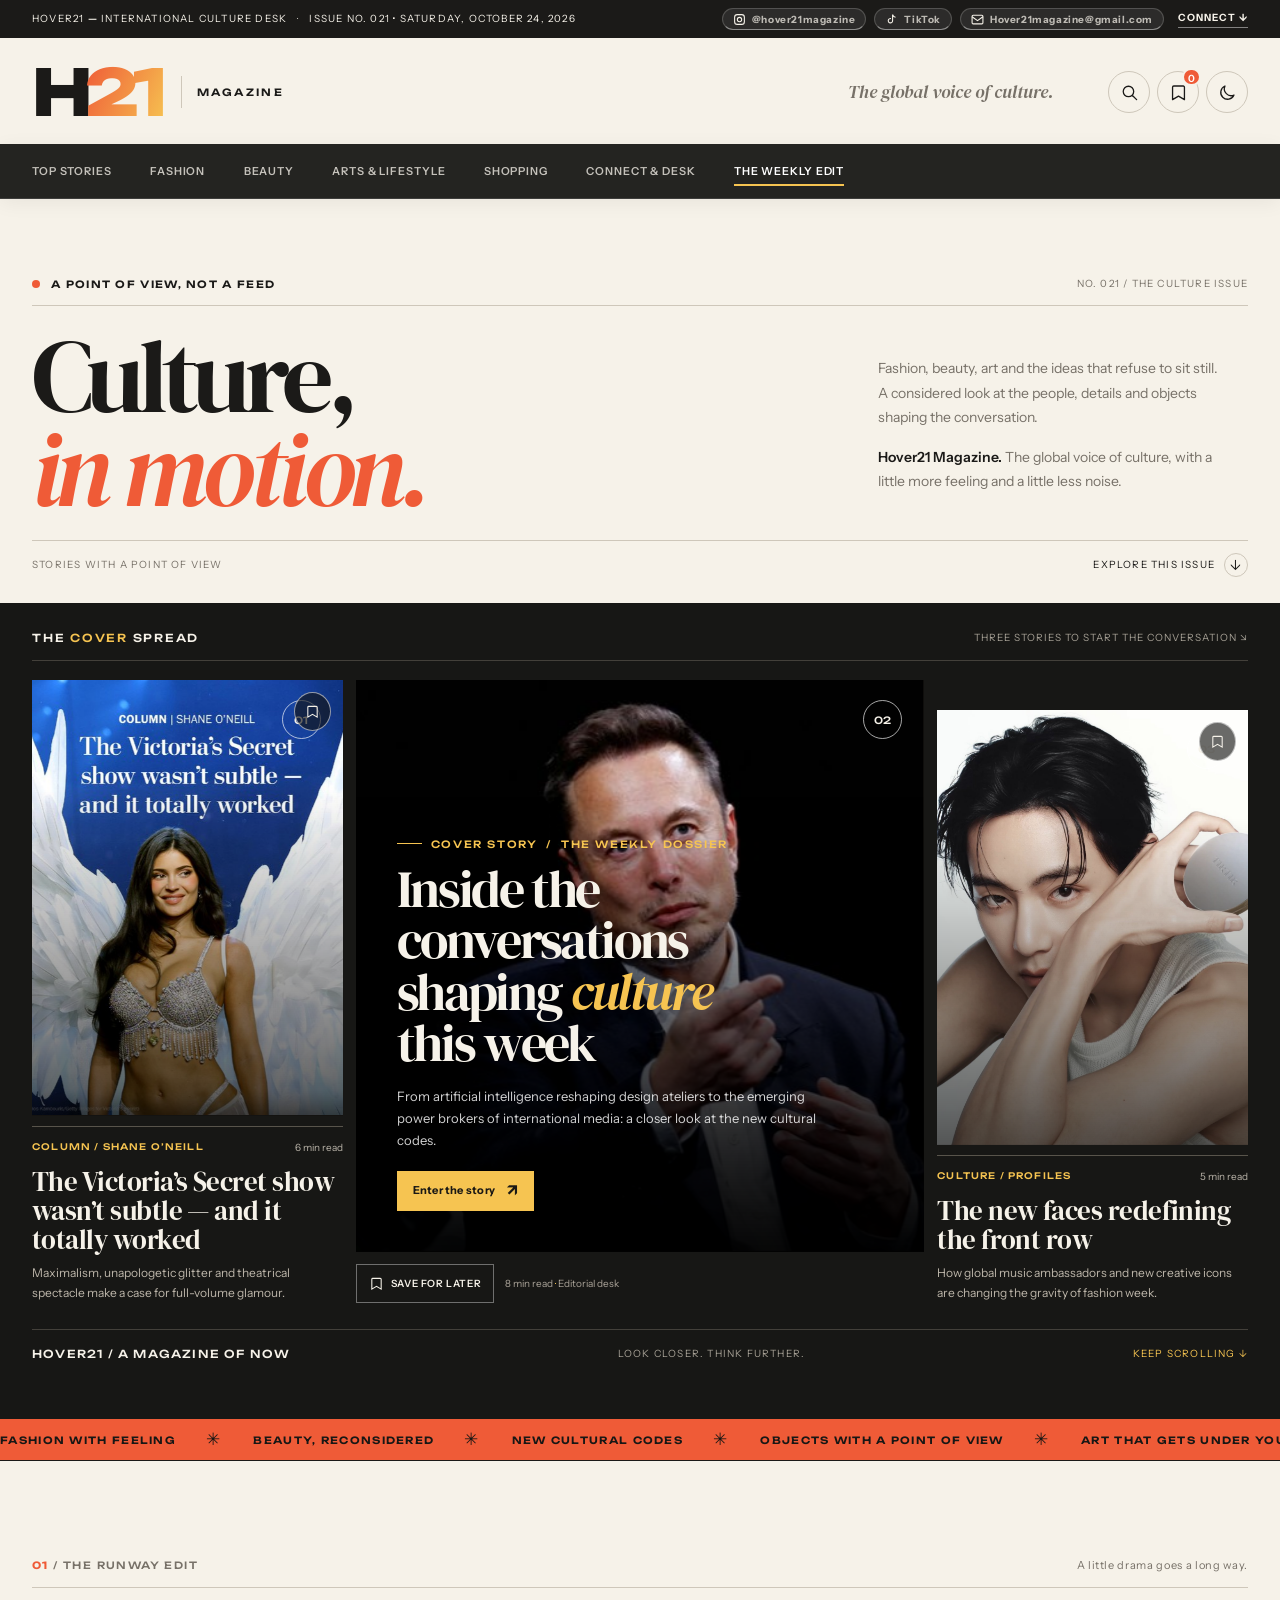
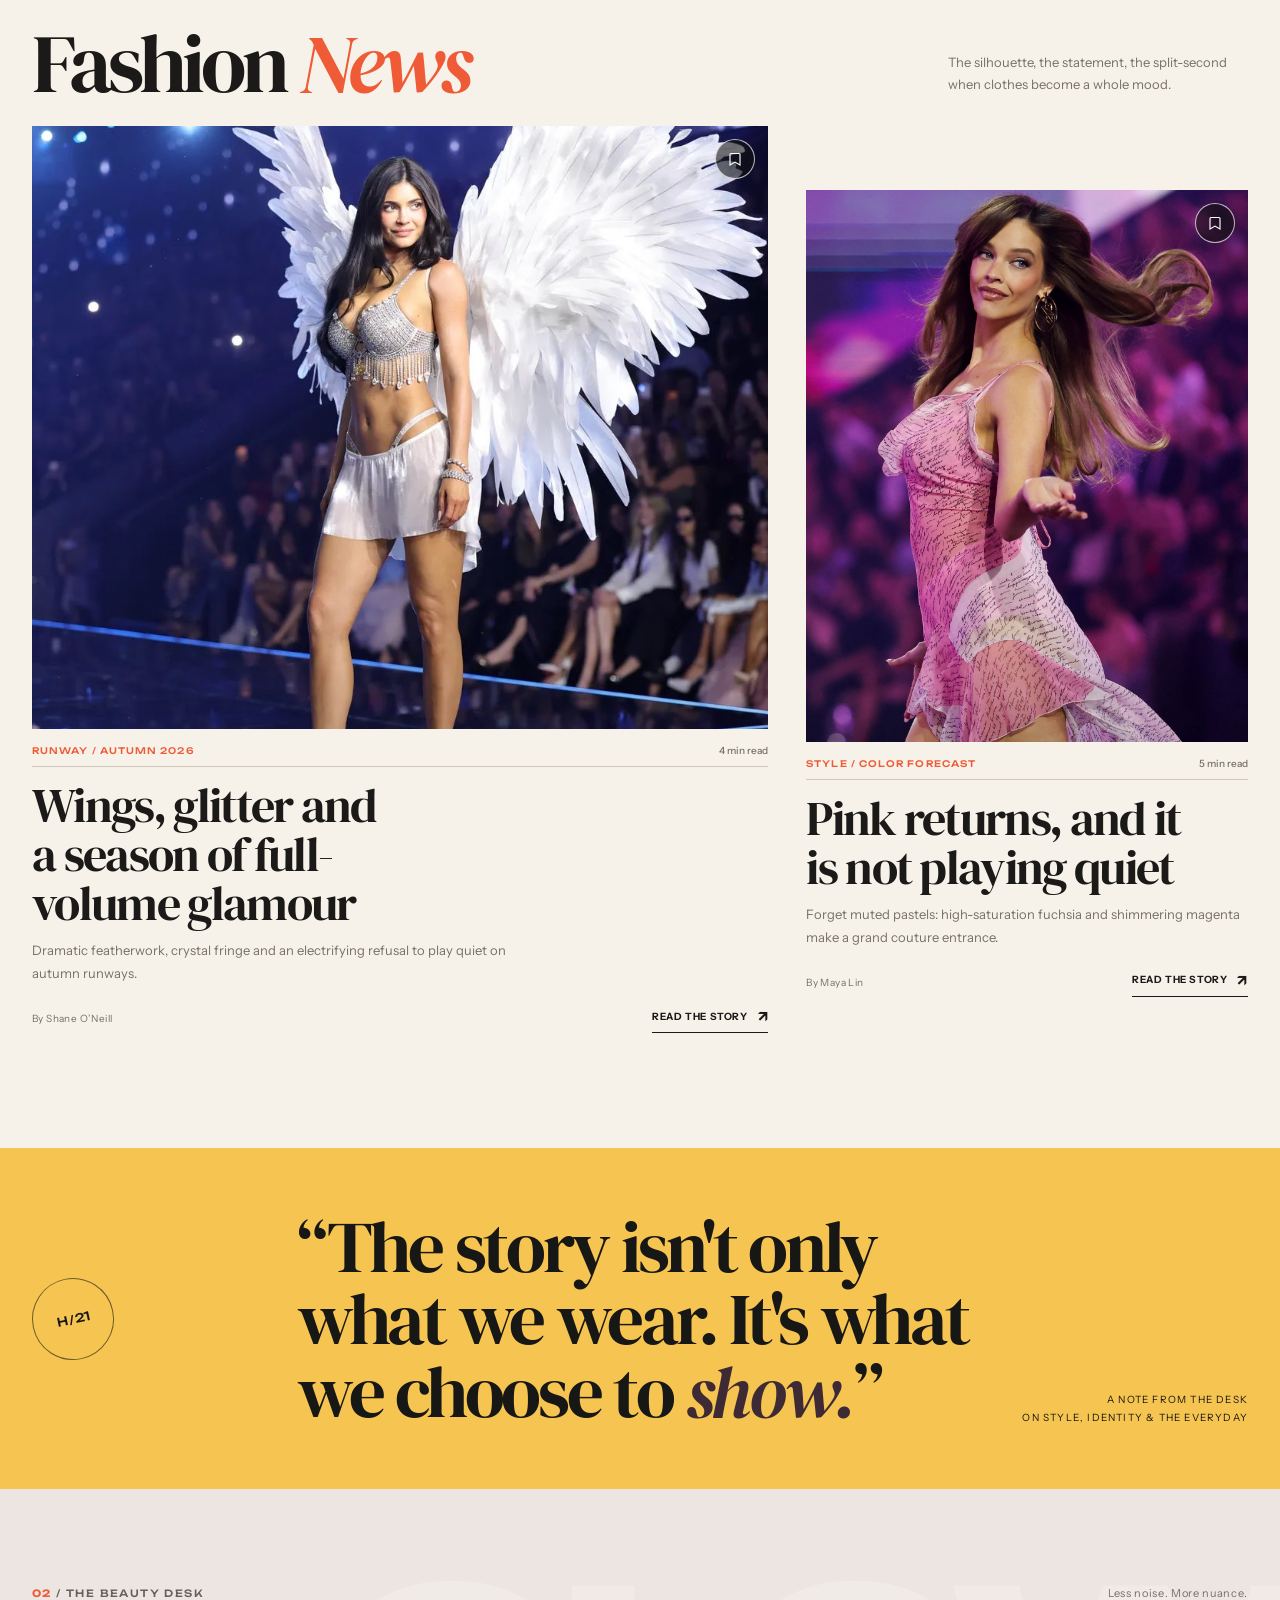
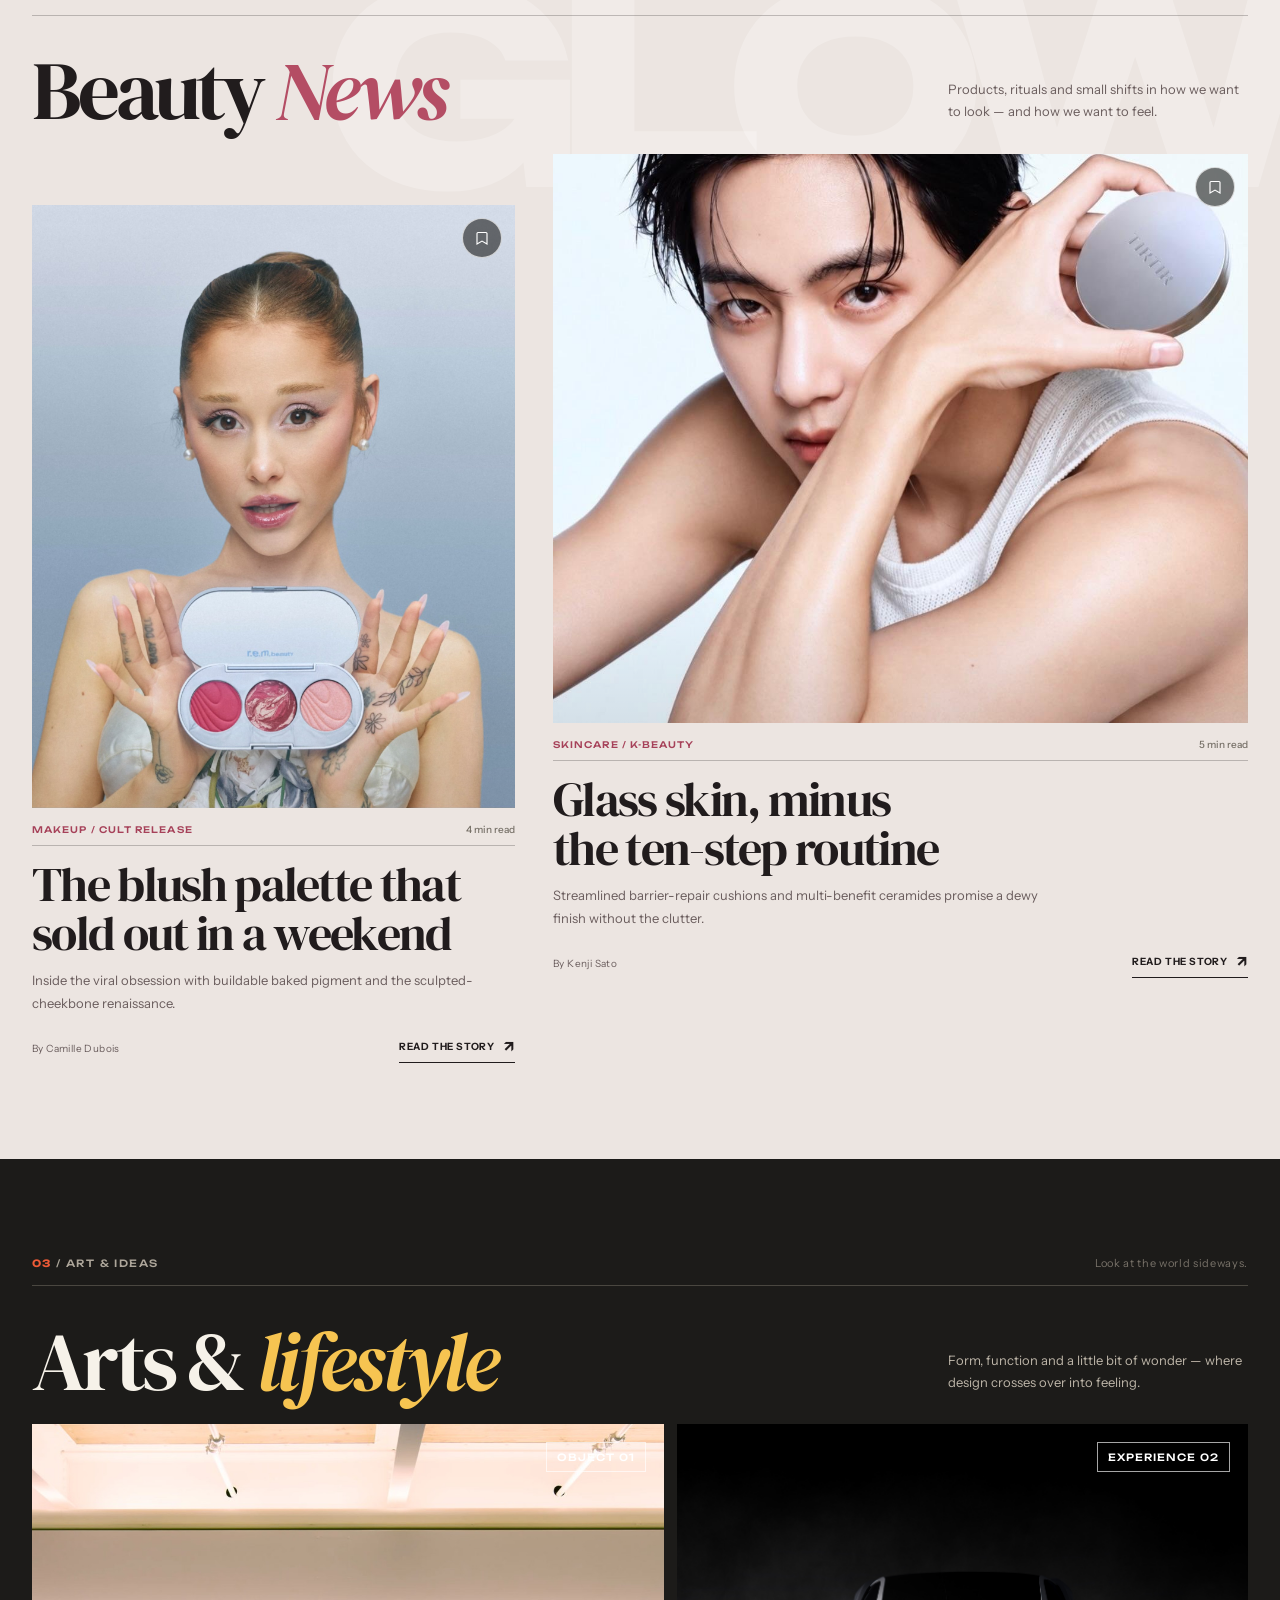
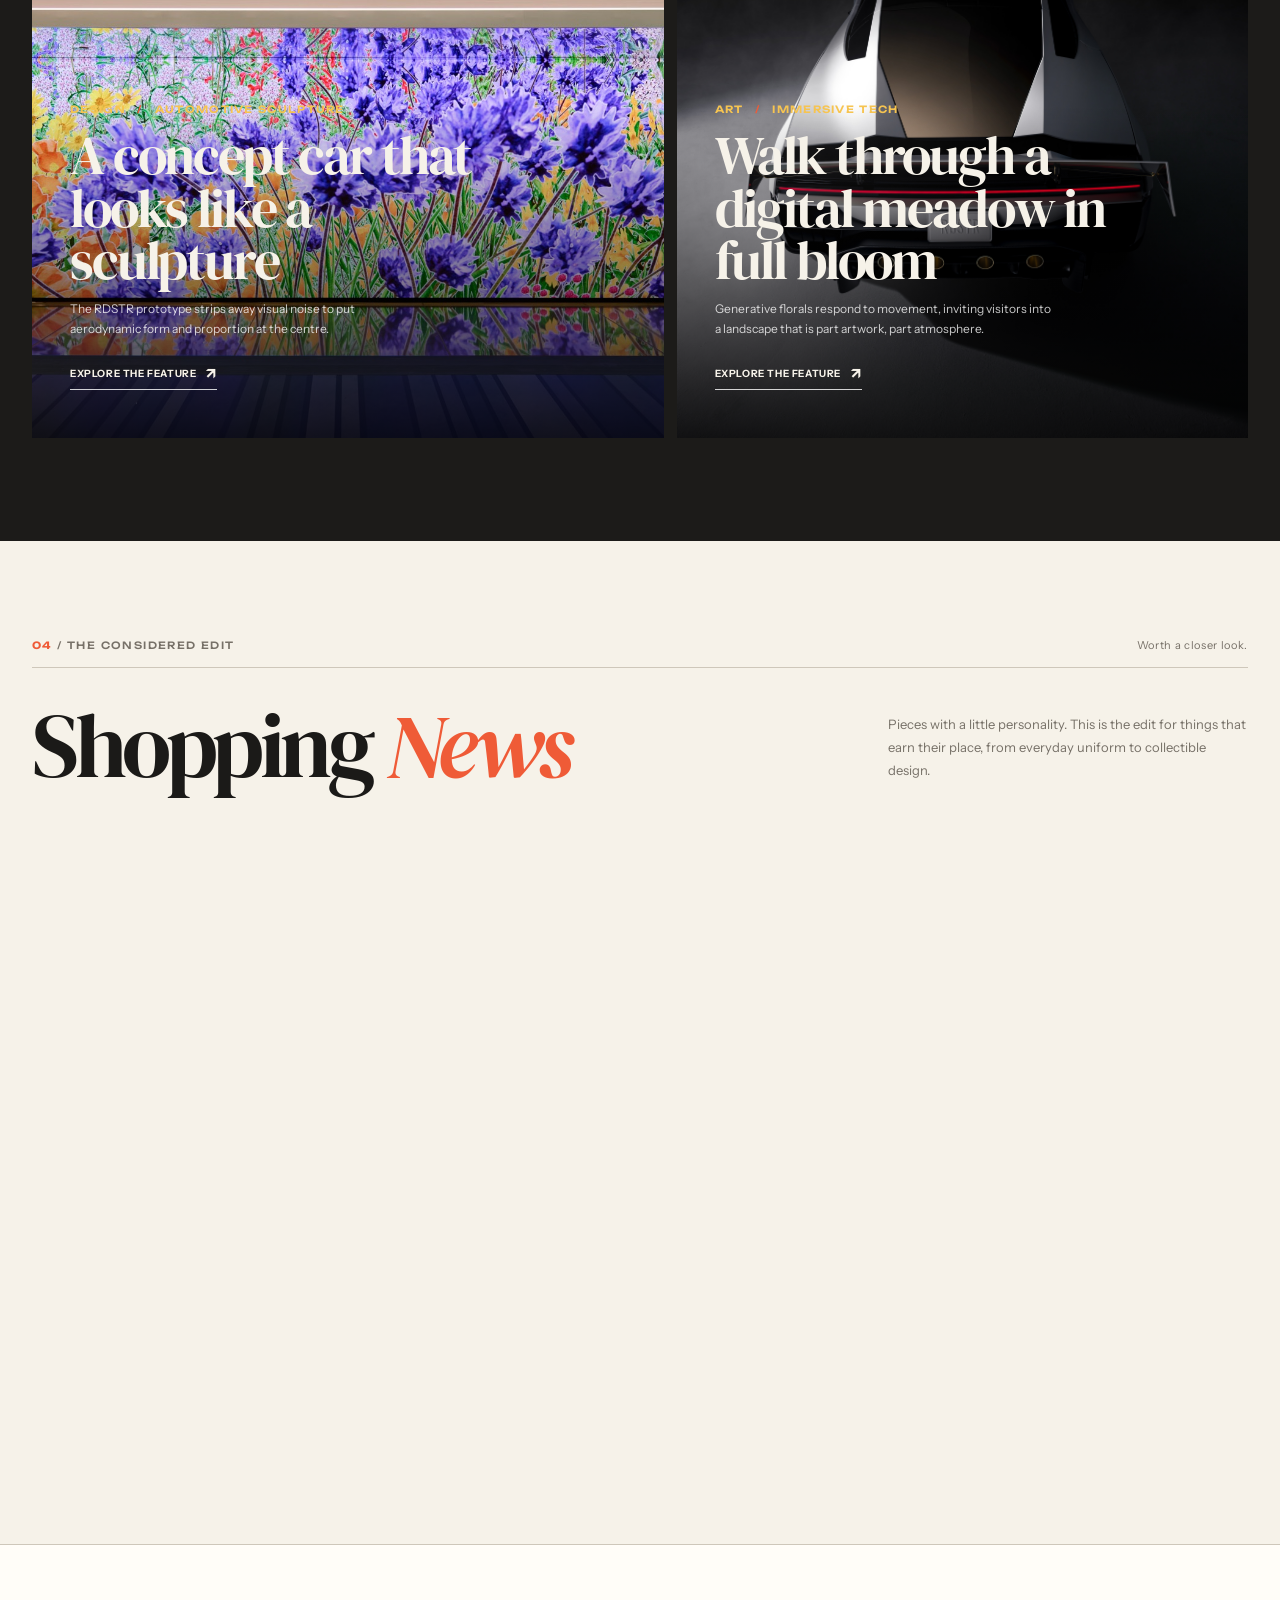
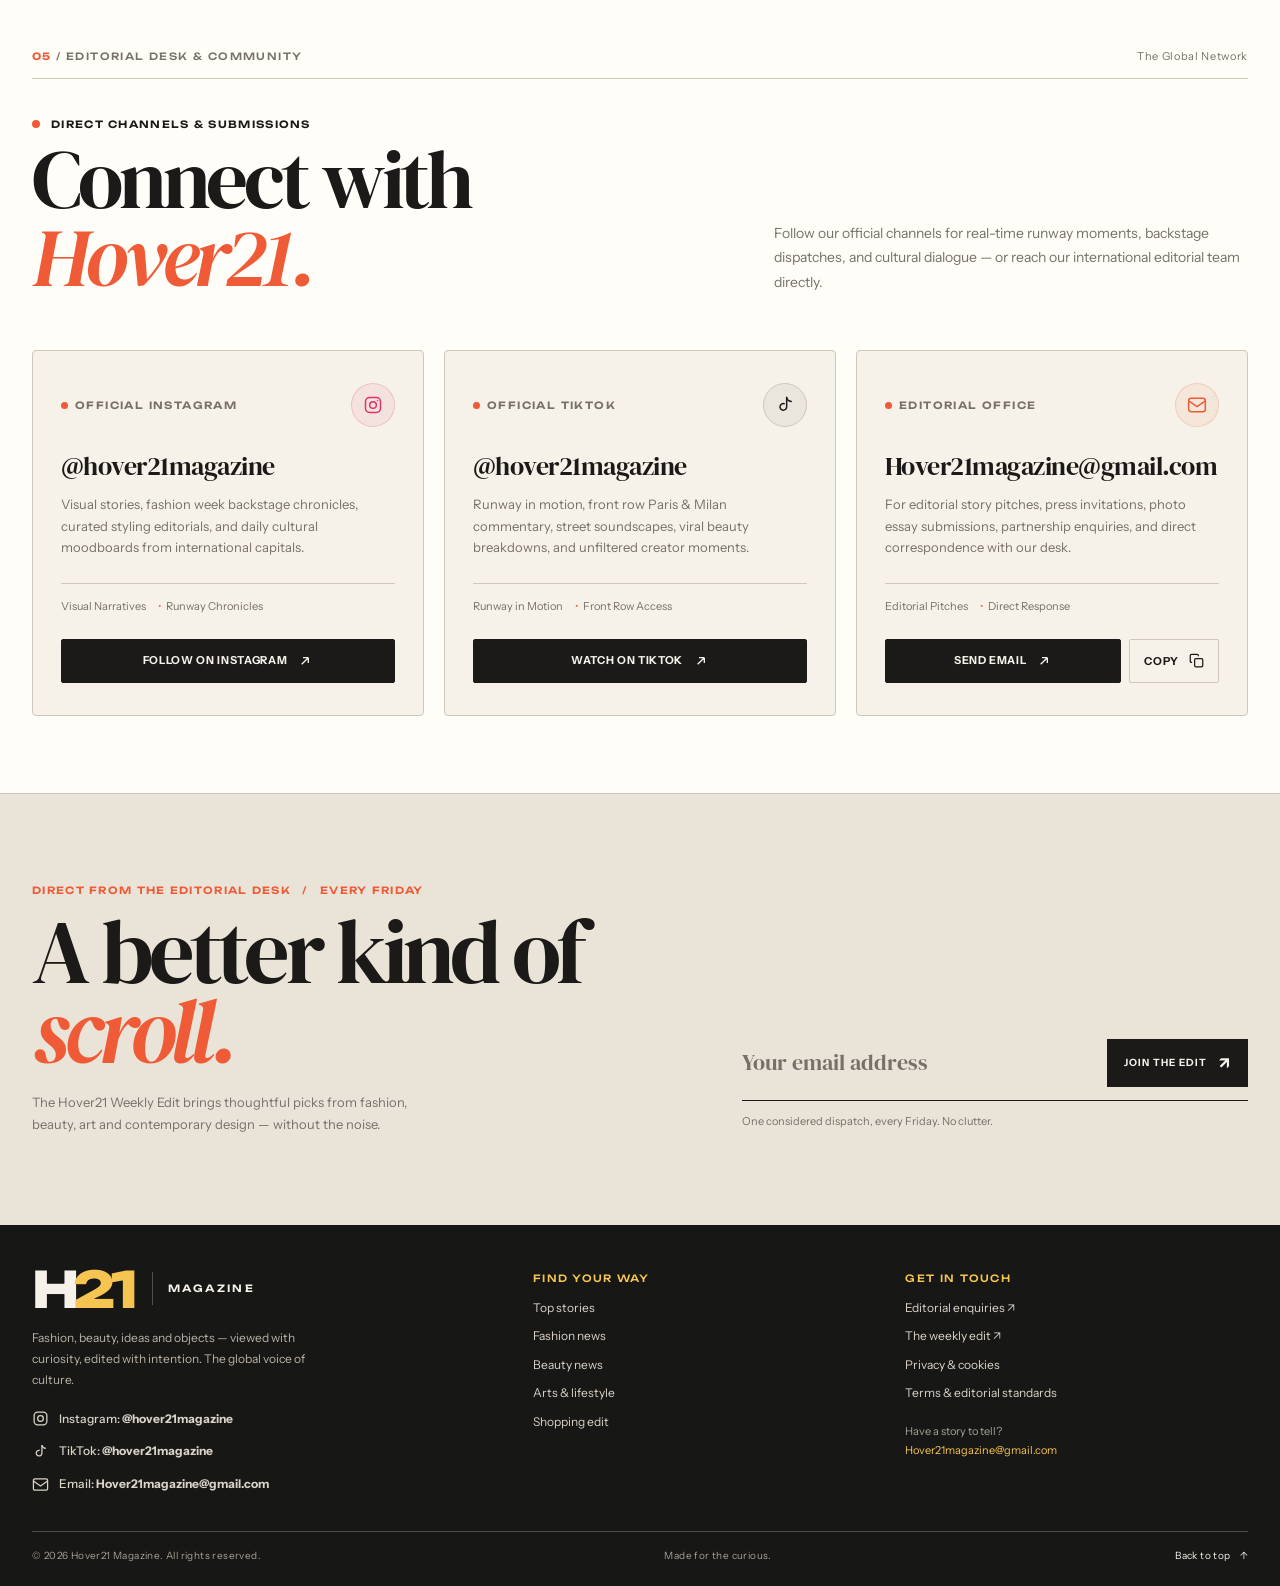
==== index.html @ e9ddd939 "Initial commit: Hover21 Magazine website with enhanced UI/UX and social contact integration" ====
<!doctype html>
<html lang="en" data-theme="light">
<head>
<meta charset="utf-8">
<meta name="viewport" content="width=device-width, initial-scale=1, viewport-fit=cover">
<meta name="theme-color" content="#f6f2e9">
<meta name="description" content="Hover21 Magazine — fashion, beauty, culture, art and objects that shape the conversation.">
<meta property="og:type" content="website">
<meta property="og:title" content="Hover21 Magazine — The Culture Issue">
<meta property="og:description" content="The global voice of culture. Fashion, beauty, ideas and objects in motion.">
<title>Hover21 Magazine — The Culture Issue</title>
<link rel="preconnect" href="https://fonts.googleapis.com">
<link rel="preconnect" href="https://fonts.gstatic.com" crossorigin>
<link href="https://fonts.googleapis.com/css2?family=DM+Serif+Display:ital@0;1&family=Instrument+Sans:wght@400;500;600;700&family=Unbounded:wght@400;500;600;700;800&display=swap" rel="stylesheet">
<style>
:root{
  color-scheme:light;
  --paper:#f6f2e9; --paper-deep:#eae4d8; --ink:#1b1a18; --muted:#777168;
  --rule:#cec7ba; --orange:#ef5b37; --sun:#f6c451; --plum:#3e2a35; --sage:#dce4cd;
  --surface:#fffdf8; --nav:#171715; --nav-ink:#f9f5ed;
  --sans:'Instrument Sans', 'Helvetica Neue', Arial, sans-serif;
  --display:'Unbounded', 'Arial Black', sans-serif;
  --serif:'DM Serif Display', Georgia, 'Times New Roman', serif;
  --page:min(1380px, calc(100% - 64px));
  --ease:cubic-bezier(.2,.7,.2,1);
}
:root[data-theme="dark"]{
  color-scheme:dark; --paper:#171715; --paper-deep:#22211e; --ink:#f4efe6; --muted:#b7b0a5;
  --rule:#48443d; --surface:#20201c; --nav:#090909; --nav-ink:#f9f5ed; --sage:#343c2d;
}
*{box-sizing:border-box}
html{scroll-behavior:smooth;scroll-padding-top:90px}
body{margin:0;background:var(--paper);color:var(--ink);font:400 16px/1.55 var(--sans);transition:background .28s,color .28s}
body,button,input{font-family:var(--sans)}
button,input{font-size:inherit}
button,a{-webkit-tap-highlight-color:transparent}
a{color:inherit;text-decoration:none}
button{color:inherit}
img{display:block;width:100%;height:100%;object-fit:cover}
button:focus-visible,a:focus-visible,input:focus-visible{outline:2px solid var(--orange);outline-offset:4px}
button:disabled{opacity:.45;cursor:not-allowed}
::selection{background:var(--sun);color:#181714}
[hidden]{display:none!important}
.container{width:var(--page);margin-inline:auto}
.skip-link{position:fixed;top:-60px;left:12px;z-index:500;background:var(--sun);padding:10px 14px;color:#171715;font-weight:700}
.skip-link:focus{top:12px}
.scroll-progress{height:3px;position:fixed;top:0;left:0;z-index:300;background:var(--orange);width:0;pointer-events:none}
.eyebrow{font:600 10px/1.4 var(--display);letter-spacing:.13em;text-transform:uppercase}
.eyebrow .dot{color:var(--orange);padding-inline:7px}
.eyebrow-line{display:flex;align-items:center;gap:11px}
.eyebrow-line:before{content:"";height:8px;width:8px;background:var(--orange);border-radius:50%;flex:none}
.edition-bar{background:var(--ink);color:var(--paper);font-size:10px;letter-spacing:.12em;text-transform:uppercase}
.edition-inner{min-height:34px;display:flex;align-items:center;justify-content:space-between;gap:18px}
.edition-inner span:nth-child(2){opacity:.72}
.edition-inner a{font-weight:700;border-bottom:1px solid rgba(255,255,255,.45);padding-bottom:2px}
.edition-inner a:hover{color:var(--sun);border-color:var(--sun)}
.masthead{display:flex;align-items:center;justify-content:space-between;gap:24px;padding-block:26px 24px}
.brand{display:inline-flex;align-items:center;gap:13px;min-width:0}
.brand-glyph{font:800 clamp(40px,5vw,66px)/.88 var(--display);letter-spacing:-.12em;display:flex;align-items:baseline;white-space:nowrap}
.brand-glyph .twentyone{letter-spacing:-.1em;background:linear-gradient(115deg,var(--orange),var(--sun));background-clip:text;-webkit-background-clip:text;color:transparent;padding-right:.11em}
.brand-word{font:600 10px/1.25 var(--display);letter-spacing:.23em;border-left:1px solid var(--rule);padding:10px 0 10px 15px}
.brand-tagline{font:italic 18px/1.2 var(--serif);color:var(--muted);margin-left:auto;margin-right:30px;white-space:nowrap}
.header-actions{display:flex;align-items:center;gap:7px}
.icon-button{width:42px;height:42px;display:grid;place-items:center;background:transparent;border:1px solid var(--rule);border-radius:50%;cursor:pointer;position:relative;transition:background .2s,border-color .2s,transform .2s}
.icon-button:hover{background:var(--sun);border-color:var(--sun);transform:translateY(-2px);color:#171715}
.icon-button svg{width:19px;height:19px;fill:none;stroke:currentColor;stroke-width:1.65;stroke-linecap:round;stroke-linejoin:round}
.count-dot{position:absolute;right:-3px;top:-4px;min-width:18px;height:18px;padding:0 4px;border-radius:99px;background:var(--orange);color:white;font:600 10px/18px var(--sans);text-align:center;border:2px solid var(--paper)}
.category-nav{position:sticky;top:0;z-index:100;background:var(--nav);color:var(--nav-ink);border-bottom:1px solid rgba(255,255,255,.12)}
.nav-inner{display:flex;align-items:center;justify-content:space-between;min-height:54px;gap:20px}
.nav-links{display:flex;align-items:center;gap:clamp(16px,3vw,40px);list-style:none;margin:0;padding:0}
.nav-links a{display:flex;align-items:center;min-height:54px;font-size:11px;font-weight:600;letter-spacing:.08em;text-transform:uppercase;color:rgba(249,245,237,.75);position:relative;transition:color .18s}
.nav-links a:after{content:"";position:absolute;left:0;right:0;bottom:12px;height:2px;background:var(--sun);transform:scaleX(0);transform-origin:left;transition:transform .22s var(--ease)}
.nav-links a:hover,.nav-links a[aria-current="location"]{color:white}
.nav-links a:hover:after,.nav-links a[aria-current="location"]:after{transform:scaleX(1)}
.nav-mobile-tools{display:flex;gap:8px;align-items:center}
.nav-menu-toggle{display:none;width:38px;height:38px;border:1px solid #55534c;border-radius:50%;color:white;background:transparent;place-items:center;cursor:pointer}
.menu-toggle-label{display:none}
.nav-menu-toggle svg{width:18px;height:18px;stroke:currentColor;fill:none;stroke-width:1.8}
.search-panel{background:var(--nav);color:white;border-top:1px solid #403f3a;padding:17px 0 20px}
.search-panel-inner{display:flex;align-items:center;gap:14px}
.search-field{display:flex;align-items:center;gap:12px;flex:1;border-bottom:1px solid #68645c;padding:8px 0 11px;min-width:0}
.search-field svg{height:20px;width:20px;flex:none;stroke:currentColor;fill:none;stroke-width:1.7}
.search-field input{background:transparent;border:0;outline:none;color:white;min-width:0;width:100%;font:400 clamp(17px,2vw,24px)/1.3 var(--serif)}
.search-field input::placeholder{color:#918c82}
.search-count{color:#bdb6a9;font-size:11px;white-space:nowrap}
.search-clear{border:0;background:transparent;color:var(--sun);text-decoration:underline;text-underline-offset:4px;cursor:pointer;font-size:12px}
.search-results-banner{background:var(--sun);color:#1d1b16;padding:20px 0;margin:0}
.search-results-inner{display:flex;justify-content:space-between;align-items:center;gap:16px}
.search-results-inner strong{font:600 clamp(16px,2.3vw,22px)/1.2 var(--display);letter-spacing:-.04em}
.search-results-inner span{font-size:12px}

/* Opening spread */
.cover-intro{padding:clamp(36px,6vw,78px) 0 26px}
.cover-intro .issue-line{display:flex;justify-content:space-between;align-items:center;gap:16px;border-bottom:1px solid var(--rule);padding-bottom:13px}
.issue-right{font-size:10px;color:var(--muted);letter-spacing:.12em;text-transform:uppercase}
.cover-intro-row{display:grid;grid-template-columns:minmax(0,1.35fr) minmax(230px,.65fr);align-items:end;gap:clamp(24px,6vw,100px);padding:24px 0 24px}
.cover-intro h1{font:400 clamp(48px,8vw,112px)/.91 var(--serif);letter-spacing:-.055em;margin:0;max-width:870px}
.cover-intro h1 em{font-weight:400;color:var(--orange)}
.cover-intro-copy{max-width:340px;padding-bottom:7px;color:var(--muted);font-size:14px;line-height:1.75}
.cover-intro-copy p{margin:0 0 15px}
.cover-intro-copy strong{color:var(--ink);font-weight:600}
.cover-prompt{display:flex;align-items:center;justify-content:space-between;gap:16px;border-top:1px solid var(--rule);padding-top:12px;color:var(--muted);font-size:10px;letter-spacing:.12em;text-transform:uppercase}
.cover-prompt .scroll-cue{display:inline-flex;gap:9px;align-items:center;color:var(--ink)}
.scroll-cue span{display:inline-grid;place-items:center;border:1px solid var(--rule);width:24px;height:24px;border-radius:50%;font-size:14px;line-height:1}
.top-stage{background:var(--nav);color:#f6f2e9;padding:27px 0 58px;position:relative;overflow:hidden}
.stage-head{display:flex;align-items:center;justify-content:space-between;gap:20px;padding-bottom:15px;margin-bottom:19px;border-bottom:1px solid #43403a}
.stage-head h2{font:500 11px/1.3 var(--display);letter-spacing:.16em;text-transform:uppercase;margin:0}
.stage-head h2 span{color:var(--sun)}
.stage-head .stage-note{font-size:10px;letter-spacing:.1em;color:#a6a095;text-transform:uppercase}
.cover-grid{display:grid;grid-template-columns:.82fr 1.5fr .82fr;gap:13px;align-items:end}
.cover-story{min-width:0;position:relative;align-self:end}
.story-media{display:block;position:relative;overflow:hidden;background:#3a3831;isolation:isolate}
.story-media img{transition:transform .75s var(--ease),filter .4s;will-change:transform}
.story-media:hover img,.story-media:focus-visible img{transform:scale(1.045)}
.cover-side .story-media{height:clamp(330px,34vw,455px)}
.cover-side .story-media:after,.cover-feature .story-media:after{content:"";position:absolute;inset:25% 0 0;background:linear-gradient(180deg,transparent,rgba(0,0,0,.65));z-index:1;pointer-events:none}
.cover-side-meta{display:flex;align-items:center;justify-content:space-between;gap:10px;padding:13px 0 0;border-top:1px solid #58544b;margin-top:10px}
.cover-side-meta .kind{font:500 9px/1.4 var(--display);letter-spacing:.13em;text-transform:uppercase;color:var(--sun)}
.cover-side-meta .author{font-size:10px;color:#b9b3a8}
.cover-side h3{font:400 clamp(21px,2.1vw,29px)/1.08 var(--serif);letter-spacing:-.02em;margin:12px 0 9px;max-width:22ch}
.cover-side .mini-dek{font-size:12px;line-height:1.65;color:#bcb5a9;margin:0;max-width:38ch}
.cover-feature{align-self:stretch;display:flex;flex-direction:column;min-width:0}
.cover-feature .feature-visual{position:relative;min-height:505px;flex:1;overflow:hidden;background:#10100f}
.cover-feature .story-media{position:absolute;inset:0;min-height:0;height:100%}
.cover-feature .story-media img{position:absolute;inset:0;object-position:left center}
.cover-feature .feature-content{position:absolute;z-index:2;left:0;right:0;bottom:0;padding:clamp(22px,3.2vw,44px);background:linear-gradient(180deg,transparent,rgba(0,0,0,.92));pointer-events:none}
.cover-feature .feature-content a{pointer-events:auto}
.cover-feature h2 a{color:inherit}
.cover-feature h2 a:hover{color:var(--sun)}
.cover-feature .feature-content .read-link{pointer-events:auto}
.feature-index{position:absolute;right:22px;top:20px;z-index:3;border:1px solid rgba(255,255,255,.65);border-radius:50%;width:39px;height:39px;display:grid;place-items:center;font:500 10px var(--display);letter-spacing:.05em}
.cover-feature .story-kicker{display:flex;align-items:center;gap:9px;color:var(--sun);font:500 10px/1.4 var(--display);letter-spacing:.16em;text-transform:uppercase;margin-bottom:13px}
.cover-feature .story-kicker:before{content:"";height:1px;width:25px;background:var(--sun)}
.cover-feature h2{font:400 clamp(36px,4.1vw,58px)/.98 var(--serif);letter-spacing:-.045em;max-width:13ch;margin:0 0 15px;text-wrap:balance}
.cover-feature h2 em{font-weight:400;color:var(--sun)}
.cover-feature .feature-dek{font-size:13px;color:rgba(255,255,255,.82);line-height:1.7;max-width:48ch;margin:0 0 20px}
.story-actions{display:flex;align-items:center;gap:11px;flex-wrap:wrap}
.read-link{display:inline-flex;align-items:center;justify-content:center;gap:11px;min-height:40px;padding:0 15px;background:var(--sun);border:1px solid var(--sun);color:#1b1915;font-size:11px;font-weight:700;letter-spacing:.02em;cursor:pointer;transition:background .2s,transform .2s}
.read-link span{font-size:16px;transition:transform .2s}
.read-link:hover{background:#ffd875;transform:translateY(-2px)}
.read-link:hover span{transform:translateX(3px)}
.save-button{display:inline-flex;align-items:center;justify-content:center;gap:7px;background:transparent;border:1px solid rgba(255,255,255,.38);min-height:39px;padding:0 12px;color:inherit;cursor:pointer;font-size:10px;font-weight:600;letter-spacing:.06em;text-transform:uppercase;transition:border .2s,color .2s,background .2s}
.save-button svg{height:15px;width:15px;stroke:currentColor;fill:none;stroke-width:1.7}
.save-button:hover,.save-button.is-saved{background:rgba(255,255,255,.12);border-color:var(--sun);color:var(--sun)}
.save-button.is-saved svg{fill:var(--sun)}
.cover-small-save{position:absolute;z-index:4;right:12px;top:12px;width:37px;height:37px;padding:0;border-radius:50%;background:rgba(20,20,18,.63);border-color:rgba(255,255,255,.55)}
.cover-small-save span{display:none}
.top-stage-bottom{border-top:1px solid #43403a;margin-top:26px;padding-top:16px;display:flex;align-items:center;justify-content:space-between;gap:20px;color:#a6a095;font-size:10px;letter-spacing:.12em;text-transform:uppercase}
.top-stage-bottom strong{font:500 11px var(--display);color:var(--paper)}
.top-stage-bottom span:last-child{color:var(--sun)}
.no-results{padding:34px 0;color:var(--muted);border-bottom:1px solid var(--rule)}

/* Running editorial strap */
.ticker{overflow:hidden;background:var(--orange);color:#171715;border-bottom:1px solid var(--ink)}
.ticker-track{display:flex;align-items:center;gap:32px;width:max-content;padding:12px 0;animation:marquee 34s linear infinite}
.ticker:hover .ticker-track{animation-play-state:paused}
.ticker-item{font:600 10px/1.2 var(--display);letter-spacing:.13em;text-transform:uppercase;white-space:nowrap;display:inline-flex;align-items:center;gap:30px}
.ticker-item:after{content:"✳";font:400 17px/1 var(--sans)}
@keyframes marquee{to{transform:translateX(-50%)}}

/* Editorial sections */
.editorial-section{padding:clamp(56px,7.5vw,108px) 0 0;scroll-margin-top:66px}
.section-topline{display:flex;align-items:center;justify-content:space-between;gap:18px;border-bottom:1px solid var(--rule);padding-bottom:13px;margin-bottom:clamp(22px,3vw,40px)}
.section-num{font:500 10px/1.3 var(--display);letter-spacing:.14em;text-transform:uppercase;color:var(--muted)}
.section-num strong{color:var(--orange);font-weight:700}
.section-topline .section-aside{font-size:11px;color:var(--muted);letter-spacing:.06em}
.section-heading{display:flex;justify-content:space-between;align-items:end;gap:28px;margin-bottom:26px}
.section-heading h2{font:400 clamp(42px,6.5vw,86px)/.88 var(--serif);letter-spacing:-.05em;margin:0;text-wrap:balance}
.section-heading h2 em{font-weight:400;color:var(--orange)}
.section-heading p{margin:0;max-width:300px;color:var(--muted);font-size:13px;line-height:1.7;padding-bottom:5px}
.article-grid{display:grid;grid-template-columns:1.25fr .75fr;gap:clamp(18px,3vw,38px);align-items:start}
.article-card{min-width:0;position:relative}
.article-card .card-media{display:block;overflow:hidden;position:relative;background:var(--paper-deep);isolation:isolate}
.article-card .card-media img{transition:transform .75s var(--ease),filter .4s}
.article-card:hover .card-media img{transform:scale(1.035)}
.article-card .card-media:after{content:"";position:absolute;left:0;right:0;bottom:0;height:24%;background:linear-gradient(transparent,rgba(0,0,0,.2));opacity:.45;pointer-events:none}
.article-card .save-float{position:absolute;right:13px;top:13px;z-index:3;width:40px;height:40px;border-radius:50%;border:1px solid rgba(255,255,255,.7);background:rgba(18,18,17,.58);color:white;display:grid;place-items:center;cursor:pointer;transition:background .18s,color .18s}
.article-card .save-float svg{width:16px;height:16px;fill:none;stroke:currentColor;stroke-width:1.7}
.article-card .save-float:hover,.article-card .save-float.is-saved{background:var(--sun);border-color:var(--sun);color:#181714}
.article-card .save-float.is-saved svg{fill:#181714}
.card-meta-line{display:flex;align-items:center;justify-content:space-between;gap:12px;padding:15px 0 9px;border-bottom:1px solid var(--rule);font:500 9px/1.3 var(--display);letter-spacing:.12em;text-transform:uppercase;color:var(--muted)}
.card-meta-line .tag{color:var(--orange)}
.card-meta-line .read-time{font:500 10px var(--sans);letter-spacing:0;text-transform:none}
.article-card h3{font:400 clamp(27px,3.8vw,48px)/1.02 var(--serif);letter-spacing:-.035em;margin:14px 0 11px;max-width:21ch;text-wrap:balance}
.article-card h3 a{transition:color .18s}
.article-card h3 a:hover{color:var(--orange)}
.article-card .card-dek{font-size:13px;line-height:1.75;color:var(--muted);max-width:57ch;margin:0}
.card-footer{display:flex;align-items:center;justify-content:space-between;gap:14px;margin-top:20px}
.byline{font-size:10px;color:var(--muted);letter-spacing:.04em}
.text-arrow{display:inline-flex;gap:9px;align-items:center;border-bottom:1px solid var(--ink);padding-bottom:4px;font-size:10px;font-weight:700;letter-spacing:.06em;text-transform:uppercase;white-space:nowrap}
.text-arrow span{font-size:15px;transition:transform .2s}
.text-arrow:hover{color:var(--orange);border-color:var(--orange)}
.text-arrow:hover span{transform:translateX(4px)}
.article-grid .article-card:nth-child(2){margin-top:clamp(28px,5vw,72px)}
.article-grid .article-card:nth-child(2) .card-media{aspect-ratio:4/5}
.article-grid .article-card:nth-child(1) .card-media{aspect-ratio:1.22/1}

/* The interlude */
.interlude{margin-top:clamp(65px,9vw,124px);background:var(--sun);color:#171715;position:relative;overflow:hidden}
.interlude-inner{width:var(--page);margin:auto;display:grid;grid-template-columns:.35fr 1fr .35fr;align-items:center;gap:25px;min-height:260px;padding-block:clamp(28px,5vw,62px)}
.interlude-mark{width:82px;height:82px;border:1px solid rgba(23,23,21,.6);border-radius:50%;display:grid;place-items:center;font:500 12px var(--display);letter-spacing:-.06em;transform:rotate(-12deg)}
.interlude blockquote{margin:0;font:400 clamp(35px,5.7vw,76px)/.99 var(--serif);letter-spacing:-.045em;max-width:1000px;text-wrap:balance}
.interlude blockquote em{font-weight:400;color:var(--plum)}
.interlude-side{align-self:end;text-align:right;font-size:10px;letter-spacing:.12em;text-transform:uppercase;line-height:1.8}

/* Beauty issue */
.beauty-section{background:#ece5e1;color:#211c1d;margin-top:0;padding-bottom:clamp(56px,7.5vw,108px);position:relative;overflow:hidden}
.beauty-section .container{position:relative;z-index:1}
.beauty-section .section-topline{border-color:rgba(33,28,29,.25)}
.beauty-section .section-heading h2 em{color:#b44d64}
.beauty-section .article-grid{grid-template-columns:.82fr 1.18fr;align-items:start}
.beauty-section .article-grid .article-card:nth-child(1){margin-top:clamp(25px,4vw,55px)}
.beauty-section .article-grid .article-card:nth-child(1) .card-media{aspect-ratio:4/5}
.beauty-section .article-grid .article-card:nth-child(2){margin-top:0}
.beauty-section .article-grid .article-card:nth-child(2) .card-media{aspect-ratio:1.22/1}
.beauty-section .card-meta-line{border-color:rgba(33,28,29,.25)}
.beauty-section .card-meta-line .tag{color:#a64159}
.beauty-section .byline,.beauty-section .card-dek,.beauty-section .section-num,.beauty-section .section-heading p{color:#6a5d5d}
.beauty-section .text-arrow{border-color:#211c1d}
.beauty-section .article-card h3 a:hover{color:#a64159}
.beauty-ghost{position:absolute;right:-.04em;top:90px;font:800 clamp(110px,21vw,310px)/.8 var(--display);letter-spacing:-.11em;color:rgba(255,255,255,.24);pointer-events:none;user-select:none}

/* Art and ideas — split image panel */
.arts-section{background:#1c1b19;color:#f6f2e9;padding:clamp(56px,7.5vw,108px) 0 clamp(60px,8vw,110px);margin-top:0}
.arts-section .section-topline{border-color:#4a4740}
.arts-section .section-num{color:#ada69a}
.arts-section .section-heading h2 em{color:var(--sun)}
.arts-section .section-heading p{color:#bdb5a8}
.arts-grid{display:grid;grid-template-columns:1.05fr .95fr;gap:13px;align-items:stretch}
.arts-tile{position:relative;min-height:clamp(390px,48vw,670px);overflow:hidden;background:#2b2925;isolation:isolate}
.arts-tile:after{content:"";position:absolute;inset:20% 0 0;background:linear-gradient(180deg,transparent 32%,rgba(0,0,0,.82));pointer-events:none;z-index:1}
.arts-tile img{position:absolute;inset:0;transition:transform .8s var(--ease)}
.arts-tile:hover img{transform:scale(1.04)}
.arts-copy{position:absolute;z-index:2;left:clamp(19px,3vw,38px);right:clamp(19px,3vw,38px);bottom:clamp(22px,4vw,48px)}
.arts-copy .eyebrow{color:var(--sun);margin-bottom:13px}
.arts-copy h3{font:400 clamp(32px,4.2vw,56px)/.98 var(--serif);letter-spacing:-.04em;max-width:15ch;margin:0 0 12px}
.arts-copy p{font-size:12px;line-height:1.7;color:rgba(255,255,255,.78);max-width:42ch;margin:0 0 19px}
.arts-copy .text-arrow{border-color:rgba(255,255,255,.8)}
.arts-copy .text-arrow:hover{color:var(--sun);border-color:var(--sun)}
.arts-index{position:absolute;z-index:2;right:18px;top:18px;font:500 10px var(--display);letter-spacing:.1em;border:1px solid rgba(255,255,255,.65);padding:8px 10px;color:white}

/* Shopping edit */
.shopping-section{padding-bottom:clamp(70px,8vw,120px)}
.shopping-intro{display:grid;grid-template-columns:1fr .8fr;gap:35px;align-items:end;margin-bottom:30px}
.shopping-intro h2{font:400 clamp(44px,7vw,90px)/.9 var(--serif);letter-spacing:-.05em;margin:0}
.shopping-intro h2 em{color:var(--orange);font-weight:400}
.shopping-intro p{max-width:360px;color:var(--muted);font-size:13px;line-height:1.75;margin:0 0 5px auto}
.shopping-grid{display:grid;grid-template-columns:1fr 1fr;gap:14px}
.shopping-card{display:grid;grid-template-columns:1fr;min-width:0}
.shopping-card .card-media{aspect-ratio:1.5/1;overflow:hidden;position:relative;background:var(--paper-deep)}
.shopping-card .card-media img{transition:transform .75s var(--ease)}
.shopping-card:hover .card-media img{transform:scale(1.04)}
.shopping-card .card-details{display:grid;grid-template-columns:1fr auto;gap:12px;align-items:start;border-bottom:1px solid var(--rule);padding:14px 0 18px}
.shopping-card .card-details .tag{font:500 9px var(--display);letter-spacing:.13em;text-transform:uppercase;color:var(--orange);margin-bottom:8px}
.shopping-card h3{font:400 clamp(27px,3.2vw,41px)/1 var(--serif);letter-spacing:-.03em;margin:0 0 9px;max-width:22ch}
.shopping-card p{font-size:12px;color:var(--muted);line-height:1.7;margin:0;max-width:48ch}
.shopping-card .save-float{position:absolute;right:13px;top:13px;z-index:2;width:40px;height:40px;border-radius:50%;border:1px solid rgba(255,255,255,.7);background:rgba(18,18,17,.58);color:white;display:grid;place-items:center;cursor:pointer}
.shopping-card .save-float svg{width:16px;height:16px;stroke:currentColor;fill:none;stroke-width:1.7}
.shopping-card .save-float.is-saved{background:var(--sun);color:#171715;border-color:var(--sun)}
.shopping-card .save-float.is-saved svg{fill:#171715}

/* Newsletter / footer */
.newsletter-section{background:var(--paper-deep);padding:clamp(46px,7vw,92px) 0;border-top:1px solid var(--rule);position:relative;overflow:hidden}
.newsletter-grid{display:grid;grid-template-columns:1fr .8fr;gap:clamp(28px,6vw,86px);align-items:end}
.newsletter-copy .eyebrow{color:var(--orange);margin-bottom:16px}
.newsletter-copy h2{font:400 clamp(48px,7vw,94px)/.88 var(--serif);letter-spacing:-.055em;margin:0;max-width:780px}
.newsletter-copy h2 em{color:var(--orange);font-weight:400}
.newsletter-copy p{color:var(--muted);font-size:13px;line-height:1.7;max-width:400px;margin:20px 0 0}
.newsletter-form{border-bottom:1px solid var(--ink);padding-bottom:13px;display:flex;align-items:center;gap:12px;margin-bottom:7px}
.newsletter-form input{min-width:0;flex:1;border:0;background:transparent;color:var(--ink);font:400 22px/1.3 var(--serif);padding:10px 0;outline:none}
.newsletter-form input::placeholder{color:var(--muted)}
.newsletter-form button{border:0;background:var(--ink);color:var(--paper);padding:14px 17px;font-size:10px;font-weight:700;letter-spacing:.1em;text-transform:uppercase;cursor:pointer;display:inline-flex;align-items:center;gap:11px;transition:background .2s,color .2s}
.newsletter-form button:hover{background:var(--orange);color:white}
.newsletter-form button span{font-size:16px}
.form-note{min-height:22px;margin:12px 0 0;color:var(--muted);font-size:11px;line-height:1.55}
.site-footer{background:#171715;color:#f6f2e9;padding:42px 0 22px}
.footer-top{display:grid;grid-template-columns:1.1fr .8fr .8fr;gap:30px;padding-bottom:38px}
.footer-brand .brand{margin-bottom:16px}
.footer-brand .brand-glyph{font-size:50px;color:#f6f2e9}
.footer-brand .brand-glyph .twentyone{color:var(--sun);background:none;-webkit-text-fill-color:var(--sun)}
.footer-brand .brand-word{border-color:#524f48}
.footer-brand p{max-width:280px;color:#b9b2a6;font-size:12px;line-height:1.75;margin:0}
.footer-column h3{font:500 10px var(--display);letter-spacing:.13em;text-transform:uppercase;color:var(--sun);margin:5px 0 15px}
.footer-links{display:grid;gap:9px}
.footer-links a{width:max-content;max-width:100%;font-size:12px;color:#dad3c7;border-bottom:1px solid transparent;transition:color .18s,border .18s}
.footer-links a:hover{color:var(--sun);border-color:var(--sun)}
.social-links{display:flex;gap:8px;flex-wrap:wrap;margin-top:19px}
.social-links a{width:35px;height:35px;display:grid;place-items:center;border:1px solid #615b51;border-radius:50%;transition:background .2s,border .2s,color .2s}
.social-links a:hover{background:var(--sun);color:#171715;border-color:var(--sun)}
.social-links svg{width:15px;height:15px;fill:none;stroke:currentColor;stroke-width:1.6;stroke-linecap:round;stroke-linejoin:round}
.footer-bottom{border-top:1px solid #504c44;padding-top:16px;display:flex;align-items:center;justify-content:space-between;gap:18px;font-size:10px;color:#a6a094;letter-spacing:.04em}
.footer-bottom .back-top{color:#f6f2e9;white-space:nowrap;display:inline-flex;gap:9px;align-items:center}
.footer-bottom .back-top:hover{color:var(--sun)}

/* Drawers and article reader */
dialog{padding:0;border:0;max-width:none;max-height:none;background:transparent;color:var(--ink)}
dialog::backdrop{background:rgba(10,10,9,.72);backdrop-filter:blur(5px)}
.reader-dialog{width:min(1040px,calc(100% - 32px));max-height:calc(100dvh - 32px);overflow:auto;background:var(--paper);box-shadow:0 25px 90px rgba(0,0,0,.32)}
.reader-shell{display:grid;grid-template-columns:.85fr 1fr;min-height:500px}
.reader-visual{min-height:440px;position:relative;background:var(--paper-deep)}
.reader-visual img{position:absolute;inset:0}
.reader-visual .reader-image-label{position:absolute;left:18px;bottom:18px;color:white;z-index:2;font:500 9px var(--display);letter-spacing:.14em;text-transform:uppercase}
.reader-copy{padding:clamp(22px,4vw,48px);position:relative}
.dialog-topline{display:flex;align-items:center;justify-content:space-between;gap:16px;border-bottom:1px solid var(--rule);padding-bottom:13px;margin-bottom:25px}
.dialog-topline .eyebrow{color:var(--orange)}
.dialog-close{display:grid;place-items:center;width:38px;height:38px;border-radius:50%;background:transparent;border:1px solid var(--rule);cursor:pointer;flex:none}
.dialog-close:hover{background:var(--sun);border-color:var(--sun)}
.dialog-close svg{width:17px;height:17px;stroke:currentColor;stroke-width:1.7;fill:none}
.reader-copy h2{font:400 clamp(39px,5vw,61px)/.97 var(--serif);letter-spacing:-.045em;margin:0 0 16px}
.reader-dek{font-size:14px;line-height:1.75;color:var(--muted);margin:0 0 18px}
.reader-byline{font:500 9px var(--display);letter-spacing:.1em;text-transform:uppercase;color:var(--muted);padding:14px 0;border-top:1px solid var(--rule);border-bottom:1px solid var(--rule)}
.reader-body{padding-top:12px;font-size:13px;line-height:1.8}
.reader-body p{margin:0 0 13px}
.reader-actions{display:flex;gap:9px;flex-wrap:wrap;padding-top:10px}
.reader-actions .save-button{color:var(--ink);border-color:var(--rule)}
.reader-actions .save-button:hover,.reader-actions .save-button.is-saved{color:var(--orange);border-color:var(--orange);background:transparent}
.reader-actions .save-button.is-saved svg{fill:var(--orange)}
.list-dialog{position:fixed;inset:0 0 0 auto;width:min(470px,100%);height:100dvh;max-height:100dvh;overflow:auto;background:var(--paper);box-shadow:-18px 0 70px rgba(0,0,0,.25);padding:clamp(22px,4vw,34px);transform:translateX(0)}
.list-header{display:flex;align-items:start;justify-content:space-between;gap:20px;border-bottom:1px solid var(--rule);padding-bottom:18px;margin-bottom:20px}
.list-header h2{font:400 40px/.98 var(--serif);letter-spacing:-.04em;margin:9px 0 0}
.list-header p{font-size:11px;color:var(--muted);margin:10px 0 0}
.saved-items{display:grid;gap:13px}
.saved-item{display:grid;grid-template-columns:92px 1fr auto;align-items:center;gap:13px;border-bottom:1px solid var(--rule);padding-bottom:13px}
.saved-item img{width:92px;height:108px;object-fit:cover;background:var(--paper-deep)}
.saved-item .saved-kind{font:500 8px var(--display);letter-spacing:.12em;text-transform:uppercase;color:var(--orange)}
.saved-item h3{font:400 20px/1.06 var(--serif);margin:7px 0 8px;letter-spacing:-.02em}
.saved-item .saved-open{background:transparent;border:0;text-align:left;padding:0;cursor:pointer}
.saved-remove{background:transparent;border:0;color:var(--muted);font-size:18px;cursor:pointer;padding:8px}
.saved-remove:hover{color:var(--orange)}
.saved-empty{padding:24px 0;color:var(--muted);font-size:13px;line-height:1.7}
.saved-empty strong{display:block;color:var(--ink);font:400 30px/1 var(--serif);margin-bottom:10px}
.info-dialog{width:min(520px,calc(100% - 32px));background:var(--paper);padding:clamp(23px,4vw,36px);box-shadow:0 25px 90px rgba(0,0,0,.3)}
.info-dialog h2{font:400 39px/.98 var(--serif);margin:14px 0}
.info-dialog p{font-size:13px;line-height:1.75;color:var(--muted);margin:0 0 14px}
.toast{position:fixed;left:50%;bottom:24px;z-index:500;transform:translate(-50%,18px);opacity:0;pointer-events:none;background:var(--ink);color:var(--paper);border:1px solid rgba(255,255,255,.18);padding:12px 18px;font-size:12px;max-width:calc(100% - 32px);box-shadow:0 12px 40px rgba(0,0,0,.22);transition:opacity .2s,transform .2s}
.toast.is-visible{opacity:1;transform:translate(-50%,0)}
.reveal{opacity:1;transform:none}
.js-ready .reveal{opacity:0;transform:translateY(18px);transition:opacity .7s var(--ease),transform .7s var(--ease)}
.js-ready .reveal.is-visible{opacity:1;transform:translateY(0)}

@media (min-width:1500px){:root{--page:min(1440px,calc(100% - 96px))}}
@media (max-width:980px){
  :root{--page:calc(100% - 44px)}
  .brand-tagline{display:none}
  .cover-intro h1{font-size:clamp(48px,8vw,88px)}
  .cover-grid{grid-template-columns:.78fr 1.35fr .78fr;gap:9px}
  .cover-side .story-media{height:clamp(300px,37vw,390px)}
  .cover-feature .feature-visual{min-height:470px}
  .cover-side h3{font-size:clamp(20px,2.5vw,25px)}
  .cover-side .mini-dek{font-size:11px}
  .article-grid{gap:22px}
  .footer-top{grid-template-columns:1fr .8fr .8fr}
}
@media (max-width:720px){
  :root{--page:calc(100% - 32px)}
  html{scroll-padding-top:58px}
  .edition-inner{min-height:31px;font-size:8px;letter-spacing:.08em;gap:8px}
  .edition-inner span:nth-child(2){display:none}
  .masthead{padding-block:19px;gap:12px}
  .brand{gap:9px}
  .brand-glyph{font-size:39px}
  .brand-word{font-size:8px;letter-spacing:.16em;padding-left:10px}
  .header-actions{gap:5px}
  .icon-button{width:35px;height:35px}
  .icon-button svg{width:16px;height:16px}
  .nav-inner{min-height:48px}
  .nav-menu-toggle{display:flex;width:auto;padding:0 12px;gap:8px;align-items:center;justify-content:center}
  .menu-toggle-label{display:inline;font:600 9px/1 var(--display);letter-spacing:.12em;text-transform:uppercase}
  .nav-links{display:none;position:absolute;top:48px;left:0;right:0;background:var(--nav);padding:8px 16px 17px;align-items:stretch;gap:0;border-top:1px solid #35332f}
  .category-nav.is-open .nav-links{display:grid}
  .nav-links a{min-height:45px;border-bottom:1px solid #35332f;font-size:10px}
  .nav-links a:after{bottom:0}
  .search-panel-inner{flex-wrap:wrap}
  .search-count{order:3;width:100%}
  .cover-intro{padding-top:33px;padding-bottom:21px}
  .cover-intro .issue-line{font-size:9px}
  .issue-right{font-size:8px}
  .cover-intro-row{grid-template-columns:1fr;gap:17px;padding:22px 0 20px}
  .cover-intro h1{font-size:clamp(51px,13vw,82px);max-width:600px}
  .cover-intro-copy{max-width:500px;padding:0;font-size:13px}
  .cover-intro-copy p{margin-bottom:8px}
  .cover-prompt{font-size:8px}
  .top-stage{padding:19px 0 32px}
  .stage-head .stage-note{display:none}
  .cover-grid{grid-template-columns:1fr 1fr;gap:10px;align-items:stretch}
  .cover-feature{grid-column:1/-1;grid-row:1;min-height:0}
  .cover-feature .feature-visual{min-height:0;display:flex;flex-direction:column;overflow:visible}
  .cover-feature .story-media{position:relative;inset:auto;display:block;flex:none;height:auto;min-height:0;aspect-ratio:1.28/1}
  .cover-feature .feature-content{position:relative;left:auto;right:auto;bottom:auto;padding:22px;background:var(--nav);pointer-events:auto}
  .cover-feature h2{font-size:clamp(38px,9.5vw,58px);max-width:12ch}
  .cover-feature .feature-dek{font-size:12px;max-width:44ch}
  .cover-side .story-media{height:auto;aspect-ratio:4/5}
  .cover-side h3{font-size:clamp(20px,5vw,28px)}
  .cover-side .mini-dek{display:none}
  .cover-side-meta{align-items:flex-start;flex-direction:column;gap:3px}
  .cover-side-meta .author{font-size:9px}
  .cover-small-save{right:8px;top:8px;width:33px;height:33px}
  .top-stage-bottom{align-items:flex-start;font-size:8px}
  .ticker-track{animation-duration:42s}
  .editorial-section{padding-top:56px}
  .section-topline{margin-bottom:20px}
  .section-topline .section-aside{display:none}
  .section-heading{display:block;margin-bottom:22px}
  .section-heading h2{font-size:clamp(43px,11vw,64px);margin-bottom:13px}
  .section-heading p{max-width:430px;font-size:12px}
  .article-grid,.beauty-section .article-grid{grid-template-columns:1fr;gap:31px}
  .article-grid .article-card:nth-child(2),.beauty-section .article-grid .article-card:nth-child(1){margin-top:0}
  .article-grid .article-card:nth-child(1) .card-media,.article-grid .article-card:nth-child(2) .card-media,.beauty-section .article-grid .article-card:nth-child(1) .card-media,.beauty-section .article-grid .article-card:nth-child(2) .card-media{aspect-ratio:1.2/1}
  .article-card h3{font-size:clamp(32px,7vw,43px);max-width:20ch}
  .interlude{margin-top:56px}
  .interlude-inner{grid-template-columns:auto 1fr;gap:15px;min-height:0;padding-block:32px}
  .interlude-mark{width:46px;height:46px;font-size:8px}
  .interlude blockquote{font-size:clamp(34px,8vw,54px)}
  .interlude-side{grid-column:2;text-align:left;font-size:8px;margin-top:0}
  .beauty-ghost{top:200px;font-size:37vw;right:-.1em}
  .beauty-section{padding-bottom:58px}
  .arts-grid{grid-template-columns:1fr;gap:12px}
  .arts-tile{min-height:clamp(360px,105vw,550px)}
  .arts-copy h3{font-size:clamp(35px,9vw,53px)}
  .shopping-section{padding-bottom:62px}
  .shopping-intro{grid-template-columns:1fr;gap:15px;margin-bottom:23px}
  .shopping-intro h2{font-size:clamp(48px,12vw,72px)}
  .shopping-intro p{margin:0;max-width:440px}
  .shopping-grid{grid-template-columns:1fr;gap:27px}
  .shopping-card .card-media{aspect-ratio:1.24/1}
  .shopping-card h3{font-size:clamp(32px,7vw,41px)}
  .newsletter-grid{grid-template-columns:1fr;gap:30px}
  .newsletter-copy h2{font-size:clamp(49px,11.5vw,73px)}
  .newsletter-form input{font-size:20px}
  .footer-top{grid-template-columns:1fr 1fr;gap:32px 20px}
  .footer-brand{grid-column:1/-1}
  .footer-bottom{align-items:flex-start;flex-direction:column;gap:12px}
  .reader-shell{grid-template-columns:1fr}
  .reader-visual{min-height:0;aspect-ratio:1.15/1}
  .reader-copy{padding:22px}
  .reader-copy h2{font-size:clamp(39px,9vw,58px)}
  .reader-dialog{max-height:calc(100dvh - 16px);width:calc(100% - 16px)}
}
@media (max-width:390px){
  :root{--page:calc(100% - 24px)}
  .edition-inner a{font-size:8px}
  .cover-feature .feature-content{padding:16px}
  .cover-feature h2{font-size:36px}
  .cover-feature .feature-dek{font-size:11px}
  .cover-feature .story-actions{gap:7px}
  .cover-feature .read-link,.cover-feature .save-button{min-height:36px;padding:0 10px;font-size:9px}
  .cover-side h3{font-size:19px}
  .cover-side-meta .kind{font-size:8px}
  .brand-glyph{font-size:34px}
  .header-actions .icon-button{width:32px;height:32px}
  .footer-top{grid-template-columns:1fr 1fr}
}
@media (prefers-reduced-motion:reduce){
  *,*::before,*::after{scroll-behavior:auto!important;animation-duration:.01ms!important;animation-iteration-count:1!important;transition-duration:.01ms!important}
  .js-ready .reveal{opacity:1;transform:none}
}

/* ==========================================================================
   UI/UX Refinements: Glassmorphism, Elevated Connect Hub & Social Media Strip
   ========================================================================== */
.edition-inner {
  min-height: 38px;
  display: flex;
  align-items: center;
  justify-content: space-between;
  gap: 16px;
  flex-wrap: wrap;
}
.edition-left {
  display: flex;
  align-items: center;
  gap: 10px;
}
.edition-divider { opacity: 0.5; }
.edition-social-strip {
  display: flex;
  align-items: center;
  gap: 8px;
  margin-left: auto;
}
.edition-pill {
  display: inline-flex;
  align-items: center;
  gap: 6px;
  padding: 3px 10px;
  border-radius: 99px;
  background: rgba(255,255,255,0.08);
  border: 1px solid rgba(255,255,255,0.18);
  font-size: 10px;
  font-weight: 600;
  letter-spacing: 0.06em;
  text-transform: none;
  color: var(--paper);
  transition: all 0.22s var(--ease);
}
.edition-pill:hover {
  background: var(--sun);
  border-color: var(--sun);
  color: #171715;
  transform: translateY(-1px);
}
.edition-cta {
  font-weight: 700;
  border-bottom: 1px solid rgba(255,255,255,.45);
  padding-bottom: 2px;
  margin-left: 6px;
  font-size: 10px;
  letter-spacing: .1em;
}
.edition-cta:hover { color: var(--sun); border-color: var(--sun); }

/* Glassmorphic Sticky Nav */
.category-nav {
  backdrop-filter: blur(12px);
  -webkit-backdrop-filter: blur(12px);
  background: rgba(23, 23, 21, 0.94);
  box-shadow: 0 4px 20px rgba(0,0,0,0.06);
}

/* Connect Section Styles */
.connect-section {
  padding: clamp(60px, 8vw, 115px) 0 clamp(40px, 6vw, 80px);
  background: var(--surface);
  border-top: 1px solid var(--rule);
  position: relative;
  overflow: hidden;
}
.connect-header {
  display: grid;
  grid-template-columns: 1.2fr 0.8fr;
  align-items: end;
  gap: 32px;
  margin-bottom: clamp(32px, 5vw, 56px);
}
.connect-header h2 {
  font: 400 clamp(44px, 6.5vw, 84px)/.92 var(--serif);
  letter-spacing: -.05em;
  margin: 10px 0 0;
}
.connect-header h2 em {
  color: var(--orange);
  font-style: italic;
}
.connect-dek {
  font-size: 14px;
  line-height: 1.75;
  color: var(--muted);
  margin: 0;
  max-width: 480px;
}
.connect-grid {
  display: grid;
  grid-template-columns: repeat(3, 1fr);
  gap: 20px;
}
.connect-card {
  position: relative;
  border: 1px solid var(--rule);
  background: var(--paper);
  border-radius: 4px;
  padding: 32px 28px;
  display: flex;
  flex-direction: column;
  transition: transform 0.3s var(--ease), box-shadow 0.3s var(--ease), border-color 0.3s ease;
  overflow: hidden;
}
.connect-card:hover {
  transform: translateY(-5px);
  box-shadow: 0 20px 45px rgba(0,0,0,0.08);
  border-color: var(--ink);
}
.connect-card-top {
  display: flex;
  justify-content: space-between;
  align-items: center;
  margin-bottom: 24px;
}
.platform-badge {
  display: inline-flex;
  align-items: center;
  gap: 7px;
  font: 600 10px/1 var(--display);
  letter-spacing: .14em;
  text-transform: uppercase;
  color: var(--muted);
}
.badge-dot {
  width: 7px;
  height: 7px;
  border-radius: 50%;
  background: var(--orange);
}
.platform-icon {
  width: 44px;
  height: 44px;
  border-radius: 50%;
  display: grid;
  place-items: center;
  border: 1px solid var(--rule);
  transition: transform 0.3s var(--ease), background 0.3s ease;
}
.connect-card:hover .platform-icon {
  transform: scale(1.08) rotate(4deg);
}
.platform-icon svg {
  width: 20px;
  height: 20px;
  fill: none;
  stroke: currentColor;
  stroke-width: 1.8;
  stroke-linecap: round;
  stroke-linejoin: round;
}
.ig-icon { color: #E1306C; background: rgba(225, 48, 108, 0.08); border-color: rgba(225, 48, 108, 0.2); }
.tt-icon { color: var(--ink); background: rgba(0, 0, 0, 0.05); }
.mail-icon { color: var(--orange); background: rgba(239, 91, 55, 0.08); border-color: rgba(239, 91, 55, 0.2); }

.platform-handle {
  font: 400 clamp(20px, 2.2vw, 26px)/1.2 var(--serif);
  letter-spacing: -.02em;
  margin: 0 0 12px;
  word-break: break-all;
}
.platform-desc {
  font-size: 13px;
  line-height: 1.65;
  color: var(--muted);
  margin: 0 0 24px;
  flex: 1;
}
.platform-meta {
  display: flex;
  gap: 12px;
  margin-bottom: 24px;
  padding-top: 14px;
  border-top: 1px solid var(--rule);
  font-size: 11px;
  color: var(--muted);
}
.platform-meta span {
  display: inline-flex;
  align-items: center;
  gap: 5px;
}
.platform-meta span:before {
  content: "•";
  color: var(--orange);
}
.platform-meta span:first-child:before {
  content: "";
  display: none;
}
.connect-btn {
  display: inline-flex;
  align-items: center;
  justify-content: center;
  gap: 10px;
  min-height: 44px;
  padding: 0 20px;
  font-size: 11px;
  font-weight: 700;
  letter-spacing: .06em;
  text-transform: uppercase;
  border: 1px solid var(--ink);
  background: var(--ink);
  color: var(--paper);
  border-radius: 2px;
  cursor: pointer;
  transition: all 0.22s var(--ease);
}
.connect-btn:hover {
  background: var(--orange);
  border-color: var(--orange);
  color: #FFFFFF;
  transform: translateY(-2px);
}
.ig-btn:hover {
  background: linear-gradient(135deg, #833AB4, #FD1D1D, #FCB045);
  border-color: transparent;
  color: #FFFFFF;
}
.tt-btn:hover {
  background: #000000;
  border-color: #000000;
  box-shadow: 0 4px 15px rgba(254, 44, 85, 0.35);
  color: #FFFFFF;
}
.email-action-row {
  display: grid;
  grid-template-columns: 1fr auto;
  gap: 8px;
}
.copy-btn {
  min-width: 44px;
  padding: 0 14px;
  background: transparent;
  color: var(--ink);
  border: 1px solid var(--rule);
}
.copy-btn:hover {
  background: var(--sun);
  border-color: var(--sun);
  color: #171715;
}

/* Footer Social Badges */
.footer-social-row {
  display: flex;
  flex-direction: column;
  gap: 14px;
  margin-top: 20px;
}
.footer-social-pill {
  display: inline-flex;
  align-items: center;
  gap: 10px;
  color: #dad3c7;
  font-size: 12px;
  font-weight: 500;
  transition: color 0.2s, transform 0.2s;
}
.footer-social-pill:hover {
  color: var(--sun);
  transform: translateX(3px);
}
.footer-social-pill svg {
  width: 17px;
  height: 17px;
  stroke: currentColor;
  fill: none;
  stroke-width: 1.8;
}

/* Reader Connect Strip */
.reader-connect-strip {
  margin-top: 24px;
  padding-top: 18px;
  border-top: 1px solid var(--rule);
  font-size: 12px;
  color: var(--muted);
  line-height: 1.6;
}
.reader-connect-strip a {
  color: var(--orange);
  font-weight: 600;
  text-decoration: underline;
  text-underline-offset: 3px;
}
.reader-connect-strip a:hover {
  color: var(--ink);
}

@media (max-width: 980px) {
  .connect-grid {
    grid-template-columns: 1fr;
    gap: 16px;
  }
  .connect-header {
    grid-template-columns: 1fr;
    gap: 16px;
  }
}
@media (max-width: 768px) {
  .edition-social-strip {
    width: 100%;
    justify-content: flex-start;
    padding-bottom: 6px;
  }
  .edition-pill span {
    display: none;
  }
  .edition-pill {
    padding: 4px 8px;
  }
}

</style>
</head>
<body>
<a class="skip-link" href="#main-content">Skip to the stories</a>
<div class="scroll-progress" id="scroll-progress" aria-hidden="true"></div>
<header class="site-header" id="page-top">
  <div class="edition-bar">
    <div class="container edition-inner">
      <div class="edition-left">
        <span>Hover21 <b>—</b> International culture desk</span>
        <span class="edition-divider">·</span>
        <span class="edition-issue">Issue No. 021 <b>·</b> Saturday, October 24, 2026</span>
      </div>
      <div class="edition-social-strip">
        <a class="edition-pill" href="https://www.instagram.com/hover21magazine?xtok=cXI0bmxqN3pwZmQ0&amp;utm_source=qr" target="_blank" rel="noopener noreferrer" title="Follow Hover21 on Instagram (@hover21magazine)">
          <svg viewBox="0 0 24 24" width="13" height="13" fill="none" stroke="currentColor" stroke-width="2"><rect x="3" y="3" width="18" height="18" rx="5"></rect><circle cx="12" cy="12" r="4"></circle><path d="M17.5 6.5h.01"></path></svg>
          <span>@hover21magazine</span>
        </a>
        <a class="edition-pill" href="https://www.tiktok.com/@hover21magazine?_r=1&amp;_t=ZG-9AjygvD8MzI" target="_blank" rel="noopener noreferrer" title="Follow Hover21 on TikTok (@hover21magazine)">
          <svg viewBox="0 0 24 24" width="13" height="13" fill="none" stroke="currentColor" stroke-width="2"><path d="M14 3v11.2a4 4 0 1 1-3-3.8"></path><path d="M14 3c.7 3 2.6 4.5 5.5 4.7"></path></svg>
          <span>TikTok</span>
        </a>
        <a class="edition-pill" href="mailto:Hover21magazine@gmail.com" title="Email the Editorial Desk">
          <svg viewBox="0 0 24 24" width="13" height="13" fill="none" stroke="currentColor" stroke-width="2"><rect x="2" y="4" width="20" height="16" rx="2"></rect><path d="m22 7-10 7L2 7"></path></svg>
          <span>Hover21magazine@gmail.com</span>
        </a>
        <a class="edition-cta" href="#connect">Connect <span aria-hidden="true">↓</span></a>
      </div>
    </div>
  </div>
  <div class="container masthead">
    <a class="brand" href="#page-top" aria-label="Hover21 Magazine home">
      <span class="brand-glyph" aria-hidden="true">H<span class="twentyone">21</span></span>
      <span class="brand-word">MAGAZINE</span>
    </a>
    <div class="brand-tagline">The global voice of culture.</div>
    <div class="header-actions" aria-label="Magazine tools">
      <button class="icon-button" id="search-toggle" type="button" aria-label="Open story search" aria-expanded="false" aria-controls="search-panel" title="Search stories">
        <svg viewBox="0 0 24 24" aria-hidden="true"><circle cx="10.7" cy="10.7" r="6.6"></circle><path d="m16 16 5 5"></path></svg>
      </button>
      <button class="icon-button" id="reading-list-open" type="button" aria-label="Open your reading list" title="Reading list">
        <svg viewBox="0 0 24 24" aria-hidden="true"><path d="M6 3.8h12a1.5 1.5 0 0 1 1.5 1.5V21l-7.5-4.4L4.5 21V5.3A1.5 1.5 0 0 1 6 3.8Z"></path></svg>
        <span class="count-dot" id="saved-count" aria-live="polite">0</span>
      </button>
      <button class="icon-button" id="theme-toggle" type="button" aria-label="Switch to dark mode" title="Toggle ink mode">
        <svg viewBox="0 0 24 24" aria-hidden="true"><path d="M20.2 15.2A8.6 8.6 0 0 1 8.8 3.8 8.7 8.7 0 1 0 20.2 15.2Z"></path></svg>
      </button>
    </div>
  </div>
  <nav class="category-nav" id="category-nav" aria-label="Magazine sections">
    <div class="container nav-inner">
      <ul class="nav-links" id="nav-links">
        <li><a href="#top-stories">Top stories</a></li>
        <li><a href="#fashion">Fashion</a></li>
        <li><a href="#beauty">Beauty</a></li>
        <li><a href="#arts">Arts &amp; lifestyle</a></li>
        <li><a href="#shopping">Shopping</a></li>
        <li><a href="#connect">Connect &amp; Desk</a></li>
        <li><a href="#newsletter">The weekly edit</a></li>
      </ul>
      <div class="nav-mobile-tools">
        <button class="nav-menu-toggle" id="menu-toggle" type="button" aria-label="Open section menu" aria-expanded="false" aria-controls="nav-links">
          <svg viewBox="0 0 24 24" aria-hidden="true"><path d="M3 7h18M3 12h18M3 17h18"></path></svg><span class="menu-toggle-label">Sections</span>
        </button>
      </div>
    </div>
  </nav>
  <div class="search-panel" id="search-panel" hidden>
    <div class="container search-panel-inner">
      <label class="search-field" for="global-search">
        <svg viewBox="0 0 24 24" aria-hidden="true"><circle cx="10.7" cy="10.7" r="6.6"></circle><path d="m16 16 5 5"></path></svg>
        <input id="global-search" type="search" placeholder="Search a story, subject or idea…" autocomplete="off">
      </label>
      <span class="search-count" id="search-count" aria-live="polite">11 stories in this issue</span>
      <button class="search-clear" id="search-clear" type="button">Clear</button>
    </div>
  </div>
</header>

<main id="main-content">
  <div id="search-results-banner" class="search-results-banner" hidden>
    <div class="container search-results-inner"><strong id="search-results-title">THE SEARCH EDIT</strong><span id="search-results-detail"></span></div>
  </div>
  <section class="cover-intro container reveal" aria-labelledby="issue-title">
    <div class="issue-line">
      <div class="eyebrow-line eyebrow">A point of view, not a feed</div>
      <div class="issue-right">No. 021 <span class="dot">/</span> The culture issue</div>
    </div>
    <div class="cover-intro-row">
      <h1 id="issue-title">Culture,<br><em>in motion.</em></h1>
      <div class="cover-intro-copy">
        <p>Fashion, beauty, art and the ideas that refuse to sit still. A considered look at the people, details and objects shaping the conversation.</p>
        <p><strong>Hover21 Magazine.</strong> The global voice of culture, with a little more feeling and a little less noise.</p>
      </div>
    </div>
    <div class="cover-prompt"><span>Stories with a point of view</span><a class="scroll-cue" href="#top-stories">Explore this issue <span aria-hidden="true">↓</span></a></div>
  </section>

  <section class="top-stage" id="top-stories" aria-labelledby="top-stories-title">
    <div class="container">
      <div class="stage-head"><h2 id="top-stories-title">The <span>cover</span> spread</h2><div class="stage-note">Three stories to start the conversation <span aria-hidden="true">↘</span></div></div>
      <div class="cover-grid" id="cover-grid">
        <article class="cover-story cover-side story-card" data-story-id="vs-show" data-kind="Column" data-search-text="victoria secret runway shane oneill wings glitter glamour maximalism spectacle fashion">
          <a class="story-media" href="#story-vs-show" data-open-story="vs-show" aria-label="Read: The Victoria’s Secret show wasn’t subtle — and it totally worked">
            <img src="assets/images/hero_column.png" alt="Editorial cover image of a runway model in feathered white wings, with the column headline printed into the image" fetchpriority="high">
            <span class="feature-index" aria-hidden="true">01</span>
          </a>
          <div class="cover-side-meta"><span class="kind">Column <span class="dot">/</span> Shane O’Neill</span><span class="author">6 min read</span></div>
          <h3><a href="#story-vs-show" data-open-story="vs-show">The Victoria’s Secret show wasn’t subtle — and it totally worked</a></h3>
          <p class="mini-dek">Maximalism, unapologetic glitter and theatrical spectacle make a case for full-volume glamour.</p>
          <button class="save-button cover-small-save" type="button" data-save-story="vs-show" aria-label="Save this column to your reading list" title="Save story"><svg viewBox="0 0 24 24" aria-hidden="true"><path d="M6 3.8h12a1.5 1.5 0 0 1 1.5 1.5V21l-7.5-4.4L4.5 21V5.3A1.5 1.5 0 0 1 6 3.8Z"></path></svg><span>Save</span></button>
        </article>
        <article class="cover-story cover-feature story-card" data-story-id="culture-conversations" data-kind="Cover story" data-search-text="culture conversations artificial intelligence design ateliers emerging media power brokers weekly dossier">
          <div class="feature-visual">
            <a class="story-media" href="#story-culture-conversations" data-open-story="culture-conversations" aria-label="Read: Inside the conversations shaping culture this week">
              <img src="assets/images/hero_cover.png" alt="A technology entrepreneur speaking and gesturing in a dark suit" fetchpriority="high">
              <span class="feature-index" aria-hidden="true">02</span>
            </a>
            <div class="feature-content">
              <div class="story-kicker">Cover story <span aria-hidden="true">/</span> The weekly dossier</div>
              <h2><a href="#story-culture-conversations" data-open-story="culture-conversations">Inside the conversations shaping <em>culture</em> this week</a></h2>
              <p class="feature-dek">From artificial intelligence reshaping design ateliers to the emerging power brokers of international media: a closer look at the new cultural codes.</p>
              <a class="read-link" href="#story-culture-conversations" data-open-story="culture-conversations">Enter the story <span aria-hidden="true">↗</span></a>
            </div>
          </div>
          <div class="story-actions" style="padding-top:12px"><button class="save-button" type="button" data-save-story="culture-conversations" aria-label="Save cover story to your reading list"><svg viewBox="0 0 24 24" aria-hidden="true"><path d="M6 3.8h12a1.5 1.5 0 0 1 1.5 1.5V21l-7.5-4.4L4.5 21V5.3A1.5 1.5 0 0 1 6 3.8Z"></path></svg><span>Save for later</span></button><span style="font-size:10px;color:#aaa398">8 min read <span style="color:var(--sun)">·</span> Editorial desk</span></div>
        </article>
        <article class="cover-story cover-side story-card" data-story-id="front-row-faces" data-kind="Culture" data-search-text="front row faces culture profiles global music ambassadors gen z creative icons paris fashion week">
          <a class="story-media" href="#story-front-row-faces" data-open-story="front-row-faces" aria-label="Read: The new faces redefining the front row">
            <img src="assets/images/hero_culture.png" alt="Close-up fashion portrait of a young man holding a pale round object" fetchpriority="high">
            <span class="feature-index" aria-hidden="true">03</span>
          </a>
          <div class="cover-side-meta"><span class="kind">Culture <span class="dot">/</span> Profiles</span><span class="author">5 min read</span></div>
          <h3><a href="#story-front-row-faces" data-open-story="front-row-faces">The new faces redefining the front row</a></h3>
          <p class="mini-dek">How global music ambassadors and new creative icons are changing the gravity of fashion week.</p>
          <button class="save-button cover-small-save" type="button" data-save-story="front-row-faces" aria-label="Save this culture profile to your reading list" title="Save story"><svg viewBox="0 0 24 24" aria-hidden="true"><path d="M6 3.8h12a1.5 1.5 0 0 1 1.5 1.5V21l-7.5-4.4L4.5 21V5.3A1.5 1.5 0 0 1 6 3.8Z"></path></svg><span>Save</span></button>
        </article>
      </div>
      <div id="hero-no-results" class="no-results" hidden>No cover stories match this search. Try another word.</div>
      <div class="top-stage-bottom"><strong>Hover21 / A magazine of now</strong><span>Look closer. Think further.</span><span>Keep scrolling ↓</span></div>
    </div>
  </section>

  <div class="ticker" aria-label="Fashion, beauty, culture, art and objects">
    <div class="ticker-track" aria-hidden="true">
      <span class="ticker-item">Fashion with feeling</span><span class="ticker-item">Beauty, reconsidered</span><span class="ticker-item">New cultural codes</span><span class="ticker-item">Objects with a point of view</span><span class="ticker-item">Art that gets under your skin</span>
      <span class="ticker-item">Fashion with feeling</span><span class="ticker-item">Beauty, reconsidered</span><span class="ticker-item">New cultural codes</span><span class="ticker-item">Objects with a point of view</span><span class="ticker-item">Art that gets under your skin</span>
    </div>
  </div>

  <section class="editorial-section container" id="fashion" aria-labelledby="fashion-title" data-editorial-section>
    <div class="section-topline"><div class="section-num"><strong>01</strong> <span class="dot">/</span> The runway edit</div><div class="section-aside">A little drama goes a long way.</div></div>
    <div class="section-heading"><h2 id="fashion-title">Fashion <em>News</em></h2><p>The silhouette, the statement, the split-second when clothes become a whole mood.</p></div>
    <div class="article-grid">
      <article class="article-card story-card reveal" data-story-id="runway-wings" data-kind="Runway" data-search-text="wings glitter autumn runway full volume glamour dramatic featherwork crystal fringe theatrical spectacle shane oneill">
        <a class="card-media" href="#story-runway-wings" data-open-story="runway-wings" aria-label="Read: Wings, glitter and a season of full-volume glamour"><img src="assets/images/fashion_wings.png" alt="Model in an extravagant feathered white-wing look on a blue-lit runway" loading="lazy"></a>
        <div class="card-meta-line"><span class="tag">Runway <span class="dot">/</span> Autumn 2026</span><span class="read-time">4 min read</span></div>
        <h3><a href="#story-runway-wings" data-open-story="runway-wings">Wings, glitter and a season of full-volume glamour</a></h3>
        <p class="card-dek">Dramatic featherwork, crystal fringe and an electrifying refusal to play quiet on autumn runways.</p>
        <div class="card-footer"><span class="byline">By Shane O’Neill</span><a class="text-arrow" href="#story-runway-wings" data-open-story="runway-wings">Read the story <span aria-hidden="true">↗</span></a></div>
        <button class="save-float" type="button" data-save-story="runway-wings" aria-label="Save runway story"><svg viewBox="0 0 24 24" aria-hidden="true"><path d="M6 3.8h12a1.5 1.5 0 0 1 1.5 1.5V21l-7.5-4.4L4.5 21V5.3A1.5 1.5 0 0 1 6 3.8Z"></path></svg></button>
      </article>
      <article class="article-card story-card reveal" data-story-id="pink-statement" data-kind="Style" data-search-text="pink statement color forecast fuchsia magenta couture shimmering stage maya lin">
        <a class="card-media" href="#story-pink-statement" data-open-story="pink-statement" aria-label="Read: Pink returns, and it is not playing quiet"><img src="assets/images/fashion_pink.png" alt="Performer in a vivid pink sparkling dress against a purple-lit stage" loading="lazy"></a>
        <div class="card-meta-line"><span class="tag">Style <span class="dot">/</span> Color forecast</span><span class="read-time">5 min read</span></div>
        <h3><a href="#story-pink-statement" data-open-story="pink-statement">Pink returns, and it is not playing quiet</a></h3>
        <p class="card-dek">Forget muted pastels: high-saturation fuchsia and shimmering magenta make a grand couture entrance.</p>
        <div class="card-footer"><span class="byline">By Maya Lin</span><a class="text-arrow" href="#story-pink-statement" data-open-story="pink-statement">Read the story <span aria-hidden="true">↗</span></a></div>
        <button class="save-float" type="button" data-save-story="pink-statement" aria-label="Save pink trend story"><svg viewBox="0 0 24 24" aria-hidden="true"><path d="M6 3.8h12a1.5 1.5 0 0 1 1.5 1.5V21l-7.5-4.4L4.5 21V5.3A1.5 1.5 0 0 1 6 3.8Z"></path></svg></button>
      </article>
    </div>
    <div class="no-results" data-section-empty hidden>No fashion stories match your search. Try a different word.</div>
  </section>

  <section class="interlude" aria-label="Editor's note">
    <div class="interlude-inner">
      <div class="interlude-mark" aria-hidden="true">H / 21</div>
      <blockquote>“The story isn't only what we wear. It's what we choose to <em>show.</em>”</blockquote>
      <div class="interlude-side">A note from the desk<br>On style, identity &amp; the everyday</div>
    </div>
  </section>

  <section class="editorial-section beauty-section" id="beauty" aria-labelledby="beauty-title" data-editorial-section>
    <div class="beauty-ghost" aria-hidden="true">GLOW</div>
    <div class="container">
      <div class="section-topline"><div class="section-num"><strong>02</strong> <span class="dot">/</span> The beauty desk</div><div class="section-aside">Less noise. More nuance.</div></div>
      <div class="section-heading"><h2 id="beauty-title">Beauty <em>News</em></h2><p>Products, rituals and small shifts in how we want to look — and how we want to feel.</p></div>
      <div class="article-grid">
        <article class="article-card story-card reveal" data-story-id="beauty-blush" data-kind="Makeup" data-search-text="blush palette sold out weekend ariana grande baked pigment sculpted cheekbone renaissance camille dubois">
          <a class="card-media" href="#story-beauty-blush" data-open-story="beauty-blush" aria-label="Read: The blush palette that sold out in a weekend"><img src="assets/images/beauty_blush.png" alt="Beauty campaign portrait with an open blush palette" loading="lazy"></a>
          <div class="card-meta-line"><span class="tag">Makeup <span class="dot">/</span> Cult release</span><span class="read-time">4 min read</span></div>
          <h3><a href="#story-beauty-blush" data-open-story="beauty-blush">The blush palette that sold out in a weekend</a></h3>
          <p class="card-dek">Inside the viral obsession with buildable baked pigment and the sculpted-cheekbone renaissance.</p>
          <div class="card-footer"><span class="byline">By Camille Dubois</span><a class="text-arrow" href="#story-beauty-blush" data-open-story="beauty-blush">Read the story <span aria-hidden="true">↗</span></a></div>
          <button class="save-float" type="button" data-save-story="beauty-blush" aria-label="Save blush palette story"><svg viewBox="0 0 24 24" aria-hidden="true"><path d="M6 3.8h12a1.5 1.5 0 0 1 1.5 1.5V21l-7.5-4.4L4.5 21V5.3A1.5 1.5 0 0 1 6 3.8Z"></path></svg></button>
        </article>
        <article class="article-card story-card reveal" data-story-id="glass-skin" data-kind="Skincare" data-search-text="glass skin ten step routine k beauty barrier repair cushions multi benefit ceramides dewy finish kenji sato">
          <a class="card-media" href="#story-glass-skin" data-open-story="glass-skin" aria-label="Read: Glass skin, minus the ten-step routine"><img src="assets/images/beauty_skincare.png" alt="Minimal skincare campaign portrait with a pale cushion compact" loading="lazy"></a>
          <div class="card-meta-line"><span class="tag">Skincare <span class="dot">/</span> K-beauty</span><span class="read-time">5 min read</span></div>
          <h3><a href="#story-glass-skin" data-open-story="glass-skin">Glass skin, minus the ten-step routine</a></h3>
          <p class="card-dek">Streamlined barrier-repair cushions and multi-benefit ceramides promise a dewy finish without the clutter.</p>
          <div class="card-footer"><span class="byline">By Kenji Sato</span><a class="text-arrow" href="#story-glass-skin" data-open-story="glass-skin">Read the story <span aria-hidden="true">↗</span></a></div>
          <button class="save-float" type="button" data-save-story="glass-skin" aria-label="Save skincare story"><svg viewBox="0 0 24 24" aria-hidden="true"><path d="M6 3.8h12a1.5 1.5 0 0 1 1.5 1.5V21l-7.5-4.4L4.5 21V5.3A1.5 1.5 0 0 1 6 3.8Z"></path></svg></button>
        </article>
      </div>
      <div class="no-results" data-section-empty hidden>No beauty stories match your search. Try a different word.</div>
    </div>
  </section>

  <section class="editorial-section arts-section" id="arts" aria-labelledby="arts-title" data-editorial-section>
    <div class="container">
      <div class="section-topline"><div class="section-num"><strong>03</strong> <span class="dot">/</span> Art &amp; ideas</div><div class="section-aside">Look at the world sideways.</div></div>
      <div class="section-heading"><h2 id="arts-title">Arts &amp; <em>lifestyle</em></h2><p>Form, function and a little bit of wonder — where design crosses over into feeling.</p></div>
      <div class="arts-grid">
        <article class="arts-tile story-card reveal" data-story-id="arts-car" data-kind="Design" data-search-text="concept car sculpture RDSTR Milan prototype aerodynamic minimalism Julian Vance automotive sculpture">
          <a href="#story-arts-car" data-open-story="arts-car" aria-label="Read: A concept car that looks like a sculpture"><img src="assets/images/arts_car.png" alt="Sculptural silver concept car in a dark studio" loading="lazy"></a>
          <span class="arts-index">OBJECT 01</span>
          <div class="arts-copy"><div class="eyebrow">Design <span class="dot">/</span> Automotive sculpture</div><h3>A concept car that looks like a sculpture</h3><p>The RDSTR prototype strips away visual noise to put aerodynamic form and proportion at the centre.</p><a class="text-arrow" href="#story-arts-car" data-open-story="arts-car">Explore the feature <span aria-hidden="true">↗</span></a></div>
          <button class="save-float" type="button" data-save-story="arts-car" aria-label="Save concept car story"><svg viewBox="0 0 24 24" aria-hidden="true"><path d="M6 3.8h12a1.5 1.5 0 0 1 1.5 1.5V21l-7.5-4.4L4.5 21V5.3A1.5 1.5 0 0 1 6 3.8Z"></path></svg></button>
        </article>
        <article class="arts-tile story-card reveal" data-story-id="arts-flowers" data-kind="Art" data-search-text="digital meadow immersive tech generative florals visitor movement London landmark Clara Oswald">
          <a href="#story-arts-flowers" data-open-story="arts-flowers" aria-label="Read: Walk through a digital meadow in full bloom"><img src="assets/images/arts_flowers.png" alt="Immersive digital flower meadow installation filled with purple and orange blooms" loading="lazy"></a>
          <span class="arts-index">EXPERIENCE 02</span>
          <div class="arts-copy"><div class="eyebrow">Art <span class="dot">/</span> Immersive tech</div><h3>Walk through a digital meadow in full bloom</h3><p>Generative florals respond to movement, inviting visitors into a landscape that is part artwork, part atmosphere.</p><a class="text-arrow" href="#story-arts-flowers" data-open-story="arts-flowers">Explore the feature <span aria-hidden="true">↗</span></a></div>
          <button class="save-float" type="button" data-save-story="arts-flowers" aria-label="Save immersive art story"><svg viewBox="0 0 24 24" aria-hidden="true"><path d="M6 3.8h12a1.5 1.5 0 0 1 1.5 1.5V21l-7.5-4.4L4.5 21V5.3A1.5 1.5 0 0 1 6 3.8Z"></path></svg></button>
        </article>
      </div>
      <div class="no-results" data-section-empty hidden>No arts or lifestyle stories match your search. Try a different word.</div>
    </div>
  </section>

  <section class="editorial-section shopping-section container" id="shopping" aria-labelledby="shopping-title" data-editorial-section>
    <div class="section-topline"><div class="section-num"><strong>04</strong> <span class="dot">/</span> The considered edit</div><div class="section-aside">Worth a closer look.</div></div>
    <div class="shopping-intro"><h2 id="shopping-title">Shopping <em>News</em></h2><p>Pieces with a little personality. This is the edit for things that earn their place, from everyday uniform to collectible design.</p></div>
    <div class="shopping-grid">
      <article class="shopping-card story-card reveal" data-story-id="shopping-streetwear" data-kind="Streetwear" data-search-text="green tracksuits chrome sneakers head to toe streetwear autumn drop athletic tailoring modern capital cities marcus reid">
        <div class="card-media"><a href="#story-shopping-streetwear" data-open-story="shopping-streetwear" aria-label="Read: Green tracksuits and chrome sneakers, head to toe"><img src="assets/images/shopping_streetwear.png" alt="Models in green sportswear and earth-tone layers in a warm wheat-coloured setting" loading="lazy"></a><button class="save-float" type="button" data-save-story="shopping-streetwear" aria-label="Save streetwear story"><svg viewBox="0 0 24 24" aria-hidden="true"><path d="M6 3.8h12a1.5 1.5 0 0 1 1.5 1.5V21l-7.5-4.4L4.5 21V5.3A1.5 1.5 0 0 1 6 3.8Z"></path></svg></button></div>
        <div class="card-details"><div><div class="tag">Streetwear <span class="dot">/</span> Autumn drop</div><h3><a href="#story-shopping-streetwear" data-open-story="shopping-streetwear">Green tracksuits and chrome sneakers, head to toe</a></h3><p>Elevated athletic tailoring meets space-age footwear, with colour doing much of the talking.</p></div><a class="text-arrow" href="#story-shopping-streetwear" data-open-story="shopping-streetwear" aria-label="Read streetwear story">↗</a></div>
      </article>
      <article class="shopping-card story-card reveal" data-story-id="shopping-sneakers" data-kind="Sneakers" data-search-text="earth tone running shoes everyone wants New Balance 992 forest green sage suede charcoal collectors wish list Chloe Dupont">
        <div class="card-media"><a href="#story-shopping-sneakers" data-open-story="shopping-sneakers" aria-label="Read: The earth-tone running shoes everyone wants"><img src="assets/images/shopping_sneakers.png" alt="Earth-tone running sneakers arranged on a display plinth beside greenery" loading="lazy"></a><button class="save-float" type="button" data-save-story="shopping-sneakers" aria-label="Save sneakers story"><svg viewBox="0 0 24 24" aria-hidden="true"><path d="M6 3.8h12a1.5 1.5 0 0 1 1.5 1.5V21l-7.5-4.4L4.5 21V5.3A1.5 1.5 0 0 1 6 3.8Z"></path></svg></button></div>
        <div class="card-details"><div><div class="tag">Sneakers <span class="dot">/</span> Collector edit</div><h3><a href="#story-shopping-sneakers" data-open-story="shopping-sneakers">The earth-tone running shoes everyone wants</a></h3><p>Forest green, sage suede and charcoal tones bring a softer palette to a collector favourite.</p></div><a class="text-arrow" href="#story-shopping-sneakers" data-open-story="shopping-sneakers" aria-label="Read sneaker story">↗</a></div>
      </article>
    </div>
    <div class="no-results" data-section-empty hidden>No shopping stories match your search. Try a different word.</div>
  </section>

    <!-- NEW: The Cultural Network & Connect Hub -->
  <section class="editorial-section connect-section" id="connect" aria-labelledby="connect-title" data-editorial-section>
    <div class="container">
      <div class="section-topline">
        <div class="section-num"><strong>05</strong> <span class="dot">/</span> Editorial Desk &amp; Community</div>
        <div class="section-aside">The Global Network</div>
      </div>
      <div class="connect-header reveal">
        <div>
          <div class="eyebrow eyebrow-line">Direct Channels &amp; Submissions</div>
          <h2 id="connect-title">Connect with <em>Hover21.</em></h2>
        </div>
        <p class="connect-dek">Follow our official channels for real-time runway moments, backstage dispatches, and cultural dialogue — or reach our international editorial team directly.</p>
      </div>

      <div class="connect-grid reveal">
        <!-- Card 1: Instagram -->
        <div class="connect-card card-instagram">
          <div class="connect-card-top">
            <div class="platform-badge"><span class="badge-dot"></span> Official Instagram</div>
            <div class="platform-icon ig-icon">
              <svg viewBox="0 0 24 24"><rect x="3" y="3" width="18" height="18" rx="5"></rect><circle cx="12" cy="12" r="4"></circle><path d="M17.5 6.5h.01"></path></svg>
            </div>
          </div>
          <h3 class="platform-handle">@hover21magazine</h3>
          <p class="platform-desc">Visual stories, fashion week backstage chronicles, curated styling editorials, and daily cultural moodboards from international capitals.</p>
          <div class="platform-meta">
            <span>Visual Narratives</span>
            <span>Runway Chronicles</span>
          </div>
          <a class="connect-btn ig-btn" href="https://www.instagram.com/hover21magazine?xtok=cXI0bmxqN3pwZmQ0&amp;utm_source=qr" target="_blank" rel="noopener noreferrer">
            <span>Follow on Instagram</span>
            <svg viewBox="0 0 24 24" width="16" height="16" fill="none" stroke="currentColor" stroke-width="2"><path d="M7 17L17 7M17 7H9M17 7V15"/></svg>
          </a>
        </div>

        <!-- Card 2: TikTok -->
        <div class="connect-card card-tiktok">
          <div class="connect-card-top">
            <div class="platform-badge"><span class="badge-dot"></span> Official TikTok</div>
            <div class="platform-icon tt-icon">
              <svg viewBox="0 0 24 24"><path d="M14 3v11.2a4 4 0 1 1-3-3.8"></path><path d="M14 3c.7 3 2.6 4.5 5.5 4.7"></path></svg>
            </div>
          </div>
          <h3 class="platform-handle">@hover21magazine</h3>
          <p class="platform-desc">Runway in motion, front row Paris &amp; Milan commentary, street soundscapes, viral beauty breakdowns, and unfiltered creator moments.</p>
          <div class="platform-meta">
            <span>Runway in Motion</span>
            <span>Front Row Access</span>
          </div>
          <a class="connect-btn tt-btn" href="https://www.tiktok.com/@hover21magazine?_r=1&amp;_t=ZG-9AjygvD8MzI" target="_blank" rel="noopener noreferrer">
            <span>Watch on TikTok</span>
            <svg viewBox="0 0 24 24" width="16" height="16" fill="none" stroke="currentColor" stroke-width="2"><path d="M7 17L17 7M17 7H9M17 7V15"/></svg>
          </a>
        </div>

        <!-- Card 3: Editorial Mail -->
        <div class="connect-card card-email">
          <div class="connect-card-top">
            <div class="platform-badge"><span class="badge-dot"></span> Editorial Office</div>
            <div class="platform-icon mail-icon">
              <svg viewBox="0 0 24 24"><rect x="2" y="4" width="20" height="16" rx="3"></rect><path d="m22 7-10 7L2 7"></path></svg>
            </div>
          </div>
          <h3 class="platform-handle">Hover21magazine@gmail.com</h3>
          <p class="platform-desc">For editorial story pitches, press invitations, photo essay submissions, partnership enquiries, and direct correspondence with our desk.</p>
          <div class="platform-meta">
            <span>Editorial Pitches</span>
            <span>Direct Response</span>
          </div>
          <div class="email-action-row">
            <a class="connect-btn mail-btn" href="mailto:Hover21magazine@gmail.com">
              <span>Send Email</span>
              <svg viewBox="0 0 24 24" width="16" height="16" fill="none" stroke="currentColor" stroke-width="2"><path d="M7 17L17 7M17 7H9M17 7V15"/></svg>
            </a>
            <button class="connect-btn copy-btn" id="copy-email-btn" type="button" data-copy="Hover21magazine@gmail.com" title="Copy email address to clipboard">
              <span>Copy</span>
              <svg viewBox="0 0 24 24" width="15" height="15" fill="none" stroke="currentColor" stroke-width="2"><rect x="9" y="9" width="13" height="13" rx="2"></rect><path d="M5 15H4a2 2 0 0 1-2-2V4a2 2 0 0 1 2-2h9a2 2 0 0 1 2 2v1"></path></svg>
            </button>
          </div>
        </div>
      </div>
    </div>
  </section>

<section class="newsletter-section" id="newsletter" aria-labelledby="newsletter-title">
    <div class="container newsletter-grid">
      <div class="newsletter-copy reveal"><div class="eyebrow">Direct from the editorial desk <span class="dot">/</span> Every Friday</div><h2 id="newsletter-title">A better kind of <em>scroll.</em></h2><p>The Hover21 Weekly Edit brings thoughtful picks from fashion, beauty, art and contemporary design — without the noise.</p></div>
      <div class="newsletter-form-wrap reveal">
        <form class="newsletter-form" id="newsletter-form" novalidate>
          <label for="newsletter-email" class="visually-hidden" style="position:absolute;width:1px;height:1px;padding:0;margin:-1px;overflow:hidden;clip:rect(0,0,0,0);white-space:nowrap;border:0">Email address</label>
          <input id="newsletter-email" type="email" name="email" autocomplete="email" placeholder="Your email address" required>
          <button type="submit">Join the edit <span aria-hidden="true">↗</span></button>
        </form>
        <p class="form-note" id="newsletter-status" aria-live="polite">One considered dispatch, every Friday. No clutter.</p>
      </div>
    </div>
  </section>
</main>

<footer class="site-footer" id="footer">
  <div class="container">
    <div class="footer-top">
      <div class="footer-brand">
        <a class="brand" href="#page-top" aria-label="Hover21 Magazine home"><span class="brand-glyph" aria-hidden="true">H<span class="twentyone">21</span></span><span class="brand-word">MAGAZINE</span></a>
        <p>Fashion, beauty, ideas and objects — viewed with curiosity, edited with intention. The global voice of culture.</p>
        <div class="footer-social-row">
          <a class="footer-social-pill" href="https://www.instagram.com/hover21magazine?xtok=cXI0bmxqN3pwZmQ0&amp;utm_source=qr" target="_blank" rel="noopener noreferrer" aria-label="Instagram Hover21 Magazine">
            <svg viewBox="0 0 24 24" aria-hidden="true"><rect x="3" y="3" width="18" height="18" rx="5"></rect><circle cx="12" cy="12" r="4"></circle><path d="M17.5 6.5h.01"></path></svg>
            <span>Instagram: <strong>@hover21magazine</strong></span>
          </a>
          <a class="footer-social-pill" href="https://www.tiktok.com/@hover21magazine?_r=1&amp;_t=ZG-9AjygvD8MzI" target="_blank" rel="noopener noreferrer" aria-label="TikTok Hover21 Magazine">
            <svg viewBox="0 0 24 24" aria-hidden="true"><path d="M14 3v11.2a4 4 0 1 1-3-3.8"></path><path d="M14 3c.7 3 2.6 4.5 5.5 4.7"></path></svg>
            <span>TikTok: <strong>@hover21magazine</strong></span>
          </a>
          <a class="footer-social-pill" href="mailto:Hover21magazine@gmail.com" aria-label="Email Hover21 Magazine">
            <svg viewBox="0 0 24 24" aria-hidden="true"><rect x="2" y="4" width="20" height="16" rx="2"></rect><path d="m22 7-10 7L2 7"></path></svg>
            <span>Email: <strong>Hover21magazine@gmail.com</strong></span>
          </a>
        </div>
      </div>
      <div class="footer-column"><h3>Find your way</h3><nav class="footer-links" aria-label="Footer navigation"><a href="#top-stories">Top stories</a><a href="#fashion">Fashion news</a><a href="#beauty">Beauty news</a><a href="#arts">Arts &amp; lifestyle</a><a href="#shopping">Shopping edit</a></nav></div>
      <div class="footer-column"><h3>Get in touch</h3><nav class="footer-links" aria-label="Contact links"><a href="mailto:Hover21magazine@gmail.com">Editorial enquiries ↗</a><a href="#newsletter">The weekly edit ↗</a><a href="#" data-policy="Privacy &amp; cookies">Privacy &amp; cookies</a><a href="#" data-policy="Terms &amp; editorial standards">Terms &amp; editorial standards</a></nav><p style="font-size:11px;color:#a6a094;line-height:1.7;margin:18px 0 0">Have a story to tell?<br><a style="color:#f6c451" href="mailto:Hover21magazine@gmail.com">Hover21magazine@gmail.com</a></p></div>
    </div>
    <div class="footer-bottom"><span>© 2026 Hover21 Magazine. All rights reserved.</span><span>Made for the curious.</span><a class="back-top" href="#page-top">Back to top <span aria-hidden="true">↑</span></a></div>
  </div>
</footer>

<dialog id="reader-dialog" class="reader-dialog" aria-labelledby="reader-title">
  <div class="reader-shell">
    <div class="reader-visual"><img id="reader-image" src="" alt=""><span class="reader-image-label" id="reader-image-label">Hover21 / The culture issue</span></div>
    <div class="reader-copy">
      <div class="dialog-topline"><span class="eyebrow" id="reader-category">The story</span><button class="dialog-close" type="button" data-close-dialog="reader-dialog" aria-label="Close article"><svg viewBox="0 0 24 24" aria-hidden="true"><path d="m5 5 14 14M19 5 5 19"></path></svg></button></div>
      <h2 id="reader-title">The headline goes here</h2>
      <p class="reader-dek" id="reader-dek"></p>
      <div class="reader-byline" id="reader-byline"></div>
      <div class="reader-body" id="reader-body"></div>
      <div class="reader-actions"><button class="save-button" id="reader-save" type="button"><svg viewBox="0 0 24 24" aria-hidden="true"><path d="M6 3.8h12a1.5 1.5 0 0 1 1.5 1.5V21l-7.5-4.4L4.5 21V5.3A1.5 1.5 0 0 1 6 3.8Z"></path></svg><span>Save for later</span></button><button class="save-button" id="reader-share" type="button"><svg viewBox="0 0 24 24" aria-hidden="true"><circle cx="18" cy="5" r="3"></circle><circle cx="6" cy="12" r="3"></circle><circle cx="18" cy="19" r="3"></circle><path d="m8.6 13.5 6.8 4M15.4 6.5l-6.8 4"></path></svg><span>Share story</span></button></div>
      <div class="reader-connect-strip">
        <span>Enjoyed this piece? Connect with our editors on <a href="https://www.instagram.com/hover21magazine?xtok=cXI0bmxqN3pwZmQ0&amp;utm_source=qr" target="_blank" rel="noopener noreferrer">Instagram @hover21magazine</a> or pitch your story to <a href="mailto:Hover21magazine@gmail.com">Hover21magazine@gmail.com</a>.</span>
      </div>
    </div>
  </div>
</dialog>

<dialog id="list-dialog" class="list-dialog" aria-labelledby="list-title">
  <div class="list-header"><div><div class="eyebrow">Your personal edit</div><h2 id="list-title">Reading list.</h2><p id="list-subtitle">Stories to come back to.</p></div><button class="dialog-close" type="button" data-close-dialog="list-dialog" aria-label="Close reading list"><svg viewBox="0 0 24 24" aria-hidden="true"><path d="m5 5 14 14M19 5 5 19"></path></svg></button></div>
  <div id="saved-items" class="saved-items"></div>
</dialog>

<dialog id="info-dialog" class="info-dialog" aria-labelledby="info-title">
  <div class="dialog-topline"><span class="eyebrow">Publisher information</span><button class="dialog-close" type="button" data-close-dialog="info-dialog" aria-label="Close information"><svg viewBox="0 0 24 24" aria-hidden="true"><path d="m5 5 14 14M19 5 5 19"></path></svg></button></div>
  <h2 id="info-title">Publisher information</h2>
  <p id="info-body"></p>
  <a class="read-link" href="mailto:Hover21magazine@gmail.com">Contact the editorial desk <span aria-hidden="true">↗</span></a>
</dialog>
<div class="toast" id="toast" role="status" aria-live="polite"></div>

<script>
(() => {
  'use strict';
  const STORIES = {
    'vs-show': {title:'The Victoria’s Secret show wasn’t subtle — and it totally worked', category:'Column / Fashion', author:'Shane O’Neill', readTime:'6 min read', dek:'Maximalism, unapologetic glitter and the return of theatrical spectacle made a case for full-volume glamour.', body:[
      'There is a particular pleasure in a show that knows exactly what it is. Feathered wings, crystal fringe and unapologetic shine made the runway feel like an event rather than a quiet exercise in restraint.',
      'The point was not subtlety. It was commitment: a visual language built for the room, the camera and the collective memory of a night out. For a moment, fashion let spectacle be the point.',
      'This column looks at why high-voltage glamour still has a place in a style conversation that often rewards understatement.' ]},
    'culture-conversations': {title:'Inside the conversations shaping culture this week', category:'Cover story / The weekly dossier', author:'Editorial desk', readTime:'8 min read', dek:'From artificial intelligence reshaping design ateliers to the emerging power brokers of international media, a closer look at the new cultural codes.', body:[
      'Culture rarely changes in one clean, obvious moment. More often, it shifts through a thousand small decisions: the image a designer keeps, the platform an audience trusts, the voice that gets invited into the room.',
      'Artificial intelligence is becoming part of the conversation around design and authorship, while new media channels continue to change how taste travels. The questions are practical as much as philosophical: who shapes the work, who frames it, and who gets to decide what matters?',
      'The weekly dossier follows those overlapping conversations with one aim: to look past the loudest headline and notice the ideas still taking shape.' ]},
    'front-row-faces': {title:'The new faces redefining the front row', category:'Culture / Profiles', author:'Elena Thorne', readTime:'5 min read', dek:'How global music ambassadors and a new generation of creative icons are changing the gravity and business of fashion week.', body:[
      'The front row has become its own cultural stage. Music, fandom, personal style and luxury branding now meet in a single frame, and the people sitting there can shape a conversation long after the show has ended.',
      'For a younger generation of audiences, style does not live neatly inside one industry. It moves between a performance, a campaign, a street photograph and a post shared with millions of people.',
      'This profile considers how the front row became more than a seating plan — and why the most interesting influence is often the hardest to categorise.' ]},
    'runway-wings': {title:'Wings, glitter and a season of full-volume glamour', category:'Fashion / Runway', author:'Shane O’Neill', readTime:'4 min read', dek:'Dramatic featherwork, crystal fringe and an electrifying refusal to play quiet on autumn runways.', body:[
      'Fashion has always had room for the theatrical. This season, featherwork and crystal details bring texture, movement and scale to silhouettes that are designed to be seen from the back of a room.',
      'The appeal is partly in the craft — and partly in the permission to enjoy fashion as spectacle. Shine becomes a material, movement becomes part of the styling, and the runway turns into a performance.',
      'The result is full-volume glamour: not a rule for every wardrobe, but a reminder that getting dressed can still be a form of play.' ]},
    'pink-statement': {title:'Pink returns, and it is not playing quiet', category:'Fashion / Style', author:'Maya Lin', readTime:'5 min read', dek:'High-saturation fuchsia and shimmering magenta make a grand couture entrance, far beyond the muted pastel palette.', body:[
      'This is pink with the volume turned up. Fuchsia and magenta bring energy to the frame, especially when paired with reflective fabric, movement and confident, uncomplicated styling.',
      'Colour can do the work of an entire outfit. It gives a familiar silhouette a new attitude and creates a visual centre of gravity before accessories or details enter the conversation.',
      'The takeaway is less about following a forecast and more about choosing a shade that feels deliberate.' ]},
    'beauty-blush': {title:'The blush palette that sold out in a weekend', category:'Beauty / Makeup', author:'Camille Dubois', readTime:'4 min read', dek:'Inside the viral obsession with buildable baked pigment and the sculpted-cheekbone renaissance.', body:[
      'Blush has moved beyond a finishing touch. Texture, pigment and placement now sit at the centre of a look, with baked formulas offering a balance between a soft wash of colour and a more sculpted finish.',
      'The appeal of a buildable palette is its range: a little colour can bring warmth to an everyday routine, while layered pigment can create a more deliberate editorial effect.',
      'The best beauty products earn their place by being expressive without making the routine feel like work.' ]},
    'glass-skin': {title:'Glass skin, minus the ten-step routine', category:'Beauty / Skincare', author:'Kenji Sato', readTime:'5 min read', dek:'Streamlined barrier-focused formulas and multi-benefit ceramides offer a dewy finish without the clutter.', body:[
      'The glass-skin conversation is changing shape. Rather than treating a long product lineup as the goal, the focus is on a considered routine and a finish that looks comfortable, hydrated and light-catching.',
      'Barrier-focused care and multi-benefit formulas are part of that shift. The idea is to choose products for what they do, give a routine room to settle, and avoid adding steps simply to make the shelf look impressive.',
      'A simpler routine can still feel luxurious when the textures, packaging and daily ritual have been chosen with intention.' ]},
    'arts-car': {title:'A concept car that looks like a sculpture', category:'Arts & lifestyle / Design', author:'Julian Vance', readTime:'6 min read', dek:'The RDSTR prototype strips away visual noise to showcase aerodynamic form and proportion.', body:[
      'Some objects ask to be read before they are used. The RDSTR concept takes that sculptural approach to automotive design, turning the silhouette, surfaces and play of light into the first part of the experience.',
      'Its visual language is pared back rather than plain. By reducing obvious ornament, proportion becomes easier to notice and small changes in surface carry more weight.',
      'The idea sits at the intersection of engineering and visual culture: a vehicle imagined as a moving object, but also as a study in form.' ]},
    'arts-flowers': {title:'Walk through a digital meadow in full bloom', category:'Arts & lifestyle / Immersive art', author:'Clara Oswald', readTime:'5 min read', dek:'Generative florals respond to visitor movement, inviting a sensory encounter between technology and a living landscape.', body:[
      'A digital meadow changes the usual relationship between a viewer and an artwork. The image is not simply there to be looked at; movement can become part of how the environment responds.',
      'Generative florals bring colour, repetition and organic forms into an immersive space. The effect is part landscape, part moving image, with visitors helping determine how the work is experienced from one moment to the next.',
      'The most compelling technology-led art does not ask us to admire the technology alone. It gives us a reason to pause, move and notice.' ]},
    'shopping-streetwear': {title:'Green tracksuits and chrome sneakers, head to toe', category:'Shopping / Streetwear', author:'Marcus Reid', readTime:'4 min read', dek:'Elevated athletic tailoring meets space-age footwear, with colour doing much of the talking.', body:[
      'The tracksuit keeps its ease but changes its posture. Rich green, considered proportions and a cleaner finish move athletic staples into a more deliberate everyday uniform.',
      'Chrome and metallic footwear add a counterpoint to soft fabrics and earthy tones. The combination works because each piece has a clear role: one grounds the look, the other catches the eye.',
      'Think of this as a styling idea rather than a strict shopping list — a balance between comfort, colour and one object that makes the outfit feel personal.' ]},
    'shopping-sneakers': {title:'The earth-tone running shoes everyone wants', category:'Shopping / Sneakers', author:'Chloe Dupont', readTime:'4 min read', dek:'Forest green, sage suede and charcoal tones bring a softer palette to a collector favourite.', body:[
      'Earth tones give a technical sneaker a different kind of presence. Forest green, muted sage and charcoal feel grounded, while mixed materials add detail without relying on a high-contrast colour story.',
      'For collectors, the attraction can be as much about texture and proportion as the silhouette itself. Suede, mesh and layered panels reward a closer look, especially in a palette that feels easy to wear.',
      'A considered sneaker does not need to shout. Sometimes the small choices are what make it worth keeping.' ]}
  };
  const STORY_IDS = Object.keys(STORIES);
  const saveKey = 'hover21-reading-list-v2';
  const themeKey = 'hover21-theme-v1';
  const $ = (sel, root=document) => root.querySelector(sel);
  const $$ = (sel, root=document) => Array.from(root.querySelectorAll(sel));
  const getStoryCard = id => $(`[data-story-id="${CSS.escape(id)}"]`);
  let currentStory = null;
  let toastTimer = null;
  let saved = [];
  try { const parsed = JSON.parse(localStorage.getItem(saveKey) || '[]'); if (Array.isArray(parsed)) saved = parsed.filter(id => STORIES[id]); } catch (_) { saved = []; }
  function safeSave(){ try { localStorage.setItem(saveKey, JSON.stringify(saved)); } catch (_) {} }
  function toast(message){ const el=$('#toast'); el.textContent=message; el.classList.add('is-visible'); clearTimeout(toastTimer); toastTimer=setTimeout(()=>el.classList.remove('is-visible'),2900); }
  function storyImage(id){ const card=getStoryCard(id); return card ? $('img',card) : null; }
  function refreshSaved(){
    $('#saved-count').textContent=String(saved.length);
    $('#saved-count').setAttribute('aria-label', `${saved.length} saved ${saved.length===1?'story':'stories'}`);
    $$('[data-save-story]').forEach(btn=>{
      const on=saved.includes(btn.dataset.saveStory); btn.classList.toggle('is-saved',on); btn.setAttribute('aria-pressed',String(on));
      const span=$('span',btn); if(span && btn.classList.contains('save-button')) span.textContent=on?'Saved':'Save for later';
      btn.title=on?'Remove from reading list':'Save story';
    });
    const readerSave=$('#reader-save'); if(currentStory && readerSave){ const on=saved.includes(currentStory); readerSave.classList.toggle('is-saved',on); readerSave.setAttribute('aria-pressed',String(on)); const s=$('span',readerSave); if(s)s.textContent=on?'Saved to your list':'Save for later'; }
    safeSave(); renderSavedList();
  }
  function toggleSaved(id){
    if(!STORIES[id]) return;
    if(saved.includes(id)){ saved=saved.filter(x=>x!==id); toast('Removed from your reading list.'); }
    else { saved.unshift(id); toast('Saved for a quieter moment.'); }
    refreshSaved();
  }
  function openStory(id){
    const story=STORIES[id], card=getStoryCard(id), image=storyImage(id); if(!story || !card || !image) return;
    currentStory=id;
    $('#reader-image').src=image.currentSrc || image.src; $('#reader-image').alt=image.alt || story.title;
    $('#reader-image-label').textContent=`Hover21 / ${story.category}`;
    $('#reader-category').textContent=story.category; $('#reader-title').textContent=story.title; $('#reader-dek').textContent=story.dek;
    $('#reader-byline').textContent=`${story.author}  /  ${story.readTime}  /  The culture issue`;
    $('#reader-body').replaceChildren(...story.body.map(copy=>{const p=document.createElement('p');p.textContent=copy;return p;}));
    refreshSaved(); const d=$('#reader-dialog'); if(!d.open) d.showModal();
  }
  function closeDialog(id){ const d=document.getElementById(id); if(d && d.open)d.close(); }
  function renderSavedList(){
    const root=$('#saved-items'); root.replaceChildren(); $('#list-subtitle').textContent=`${saved.length} ${saved.length===1?'story':'stories'} saved for later.`;
    if(!saved.length){ const empty=document.createElement('div');empty.className='saved-empty';empty.innerHTML='<strong>A little space for later.</strong>Your saved stories will live here. Tap a bookmark anywhere in the issue to keep something close.';root.append(empty);return; }
    saved.forEach(id=>{
      const story=STORIES[id], card=getStoryCard(id), img=storyImage(id); if(!story||!card||!img)return;
      const row=document.createElement('div');row.className='saved-item';
      const image=document.createElement('img');image.src=img.currentSrc||img.src;image.alt=img.alt||'';image.loading='lazy';
      const content=document.createElement('div');const kind=document.createElement('div');kind.className='saved-kind';kind.textContent=story.category;
      const open=document.createElement('button');open.className='saved-open';open.type='button';const title=document.createElement('h3');title.textContent=story.title;open.append(title);open.addEventListener('click',()=>{closeDialog('list-dialog');openStory(id);});content.append(kind,open);
      const remove=document.createElement('button');remove.className='saved-remove';remove.type='button';remove.textContent='×';remove.setAttribute('aria-label',`Remove ${story.title} from reading list`);remove.addEventListener('click',()=>{saved=saved.filter(x=>x!==id);refreshSaved();toast('Story removed.');});
      row.append(image,content,remove);root.append(row);
    });
  }
  // Search is shared by the masthead, cover spread and all editorial departments.
  const searchPanel=$('#search-panel'), searchInput=$('#global-search');
  function runSearch(){
    const query=searchInput.value.trim().toLowerCase(); let total=0, heroCount=0;
    $$('[data-story-id]').forEach(card=>{
      const id=card.dataset.storyId, story=STORIES[id];
      const hay=((card.dataset.searchText||'')+' '+(story?story.title+' '+story.dek+' '+story.category+' '+story.author:'' )+' '+card.textContent).toLowerCase();
      const ok=!query || hay.includes(query); card.hidden=!ok; if(ok){total++;if(card.closest('#cover-grid'))heroCount++;}
    });
    $$('[data-editorial-section]').forEach(section=>{
      const cards=$$('[data-story-id]',section);const any=cards.some(card=>!card.hidden);section.hidden=Boolean(query)&&!any;
      const empty=$('[data-section-empty]',section);if(empty)empty.hidden=!query||any;
    });
    const coverGrid=$('#cover-grid');coverGrid.hidden=Boolean(query)&&heroCount===0;$('#hero-no-results').hidden=!query||heroCount>0;
    $('#search-results-banner').hidden=!query;
    if(query){$('#search-results-title').textContent=total?`The search edit / “${searchInput.value.trim()}”`:'No stories found';$('#search-results-detail').textContent=`${total} ${total===1?'story':'stories'} match${total===1?'es':''}.`;} 
    $('#search-count').textContent=query?`${total} ${total===1?'story':'stories'} found`:`${STORY_IDS.length} stories in this issue`;
    $('.cover-intro').hidden=Boolean(query);
    $('.ticker').hidden=Boolean(query);
    $('.interlude').hidden=Boolean(query);
  }
  $('#search-toggle').addEventListener('click',()=>{
    const opening=searchPanel.hidden;searchPanel.hidden=!opening;$('#search-toggle').setAttribute('aria-expanded',String(opening));
    if(opening){setTimeout(()=>searchInput.focus(),40);}else{searchInput.blur();}
  });
  searchInput.addEventListener('input',runSearch);
  $('#search-clear').addEventListener('click',()=>{searchInput.value='';runSearch();searchInput.focus();});
  $$('[data-open-story]').forEach(el=>el.addEventListener('click',event=>{event.preventDefault();openStory(el.dataset.openStory);}));
  $$('[data-save-story]').forEach(btn=>btn.addEventListener('click',event=>{event.preventDefault();event.stopPropagation();toggleSaved(btn.dataset.saveStory);}));
  $('#reading-list-open').addEventListener('click',()=>{renderSavedList();$('#list-dialog').showModal();});
  $('#reader-save').addEventListener('click',()=>{if(currentStory)toggleSaved(currentStory);});
  $('#reader-share').addEventListener('click',async()=>{
    if(!currentStory)return;const story=STORIES[currentStory];const shareData={title:story.title,text:story.dek,url:location.href.split('#')[0]+`#story-${currentStory}`};
    try{if(navigator.share){await navigator.share(shareData);}else if(navigator.clipboard && location.protocol!=='file:'){await navigator.clipboard.writeText(`${shareData.title}\n${shareData.text}\n${shareData.url}`);toast('Story details copied.');}else{toast('Share this story: '+story.title);}}
    catch(err){if(err && err.name!=='AbortError')toast('Sharing is not available in this browser.');}
  });
  $$('[data-close-dialog]').forEach(btn=>btn.addEventListener('click',()=>closeDialog(btn.dataset.closeDialog)));
  $$('dialog').forEach(d=>{
    d.addEventListener('click',event=>{if(event.target===d)d.close();});
    d.addEventListener('close',()=>{if(d.id==='reader-dialog')currentStory=null;});
  });
  $('#theme-toggle').addEventListener('click',()=>{
    const next=document.documentElement.dataset.theme==='dark'?'light':'dark';document.documentElement.dataset.theme=next;
    try{localStorage.setItem(themeKey,next);}catch(_){}
    $('#theme-toggle').setAttribute('aria-label',next==='dark'?'Switch to light mode':'Switch to dark mode');
    toast(next==='dark'?'Ink mode on.':'Paper mode on.');
  });
  try{const theme=localStorage.getItem(themeKey);if(theme==='dark'||theme==='light')document.documentElement.dataset.theme=theme;}catch(_){}
  $('#theme-toggle').setAttribute('aria-label',document.documentElement.dataset.theme==='dark'?'Switch to light mode':'Switch to dark mode');
  const nav=$('#category-nav'), menu=$('#menu-toggle');
  menu.addEventListener('click',()=>{const isOpen=nav.classList.toggle('is-open');menu.setAttribute('aria-expanded',String(isOpen));menu.setAttribute('aria-label',isOpen?'Close section menu':'Open section menu');});
  $$('#nav-links a').forEach(link=>link.addEventListener('click',()=>{nav.classList.remove('is-open');menu.setAttribute('aria-expanded','false');}));
  $$('[data-policy]').forEach(link=>link.addEventListener('click',event=>{event.preventDefault();$('#info-title').textContent=link.dataset.policy;$('#info-body').textContent='The supplied reference files include this page label, but do not include approved policy wording or the destination page. Add the publisher-approved copy before launch.';$('#info-dialog').showModal();}));
  $('#newsletter-form').addEventListener('submit',event=>{
    event.preventDefault();const email=$('#newsletter-email');const status=$('#newsletter-status');
    if(!email.value.trim()||!email.checkValidity()){status.textContent='Enter a valid email address to continue.';email.focus();return;}
    status.textContent='Preview only: this design is ready for a mailing-list connection, but it does not transmit or store your address.';toast('The sign-up form is a preview and is not connected yet.');
  });
  // Progress bar, reading reveal and current section hint.
  const progress=$('#scroll-progress');let scrollScheduled=false;
  function updateProgress(){const doc=document.documentElement;const range=doc.scrollHeight-doc.clientHeight;progress.style.width=(range>0?Math.min(100,doc.scrollTop/range*100):0)+'%';scrollScheduled=false;}
  window.addEventListener('scroll',()=>{if(!scrollScheduled){requestAnimationFrame(updateProgress);scrollScheduled=true;}},{passive:true});updateProgress();
  document.body.classList.add('js-ready');
  if('IntersectionObserver' in window && !window.matchMedia('(prefers-reduced-motion: reduce)').matches){const observer=new IntersectionObserver(entries=>entries.forEach(entry=>{if(entry.isIntersecting){entry.target.classList.add('is-visible');observer.unobserve(entry.target);}}),{threshold:.08,rootMargin:'0px 0px -25px 0px'});$$('.reveal').forEach(el=>observer.observe(el));}
  else $$('.reveal').forEach(el=>el.classList.add('is-visible'));
  // Current section underline: only decorate the link, never alter navigation.
  if('IntersectionObserver' in window){const sectionObserver=new IntersectionObserver(entries=>entries.forEach(entry=>{if(entry.isIntersecting){const href='#'+entry.target.id;$$('#nav-links a').forEach(a=>{if(a.getAttribute('href')===href)a.setAttribute('aria-current','location');else a.removeAttribute('aria-current');});}}),{rootMargin:'-30% 0px -60% 0px'});$$('main section[id]').forEach(section=>sectionObserver.observe(section));}
  // 1-Click Copy Email Handler
  const copyEmailBtn = $('#copy-email-btn');
  if (copyEmailBtn) {
    copyEmailBtn.addEventListener('click', async () => {
      const email = copyEmailBtn.dataset.copy || 'Hover21magazine@gmail.com';
      try {
        if (navigator.clipboard && location.protocol !== 'file:') {
          await navigator.clipboard.writeText(email);
        } else {
          const temp = document.createElement('textarea');
          temp.value = email;
          document.body.appendChild(temp);
          temp.select();
          document.execCommand('copy');
          document.body.removeChild(temp);
        }
        toast('Email copied: ' + email);
      } catch (_) {
        toast('Direct mail: ' + email);
      }
    });
  }
  refreshSaved();
})();
</script>
</body>
</html>
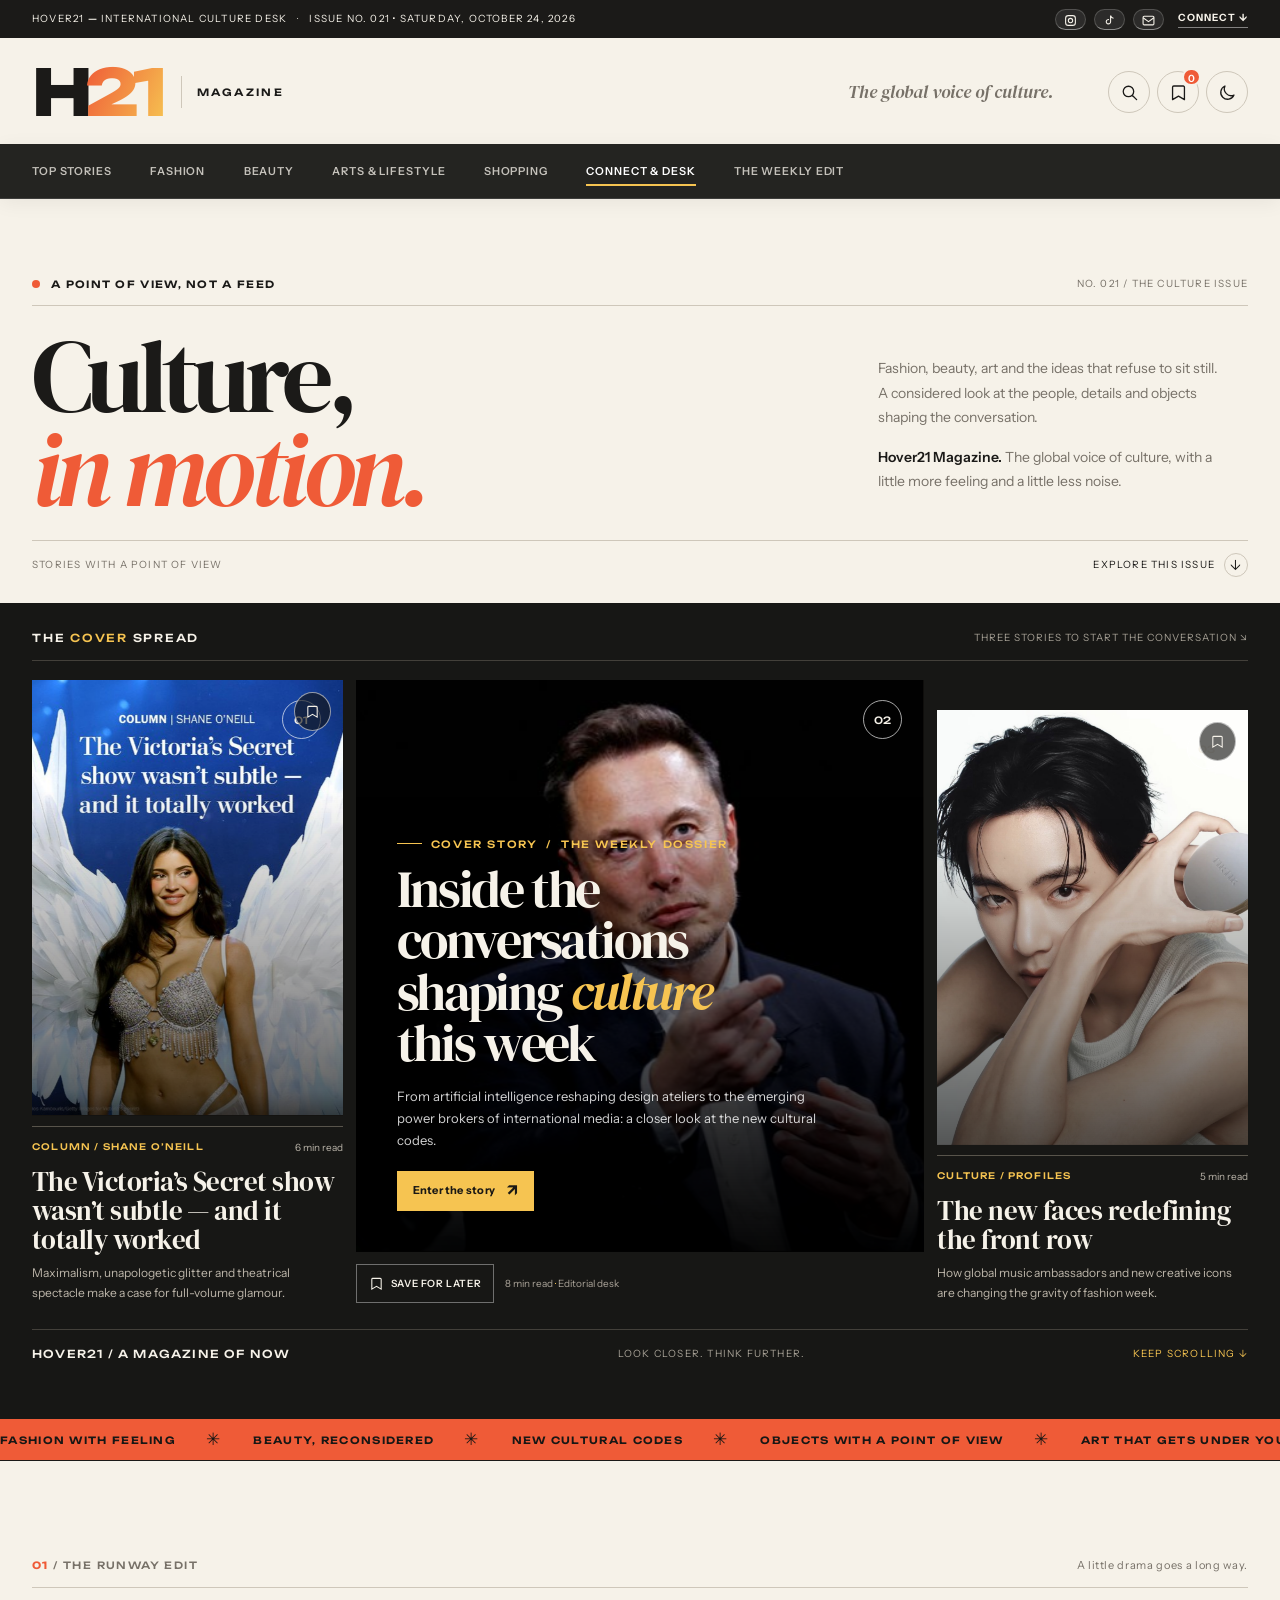
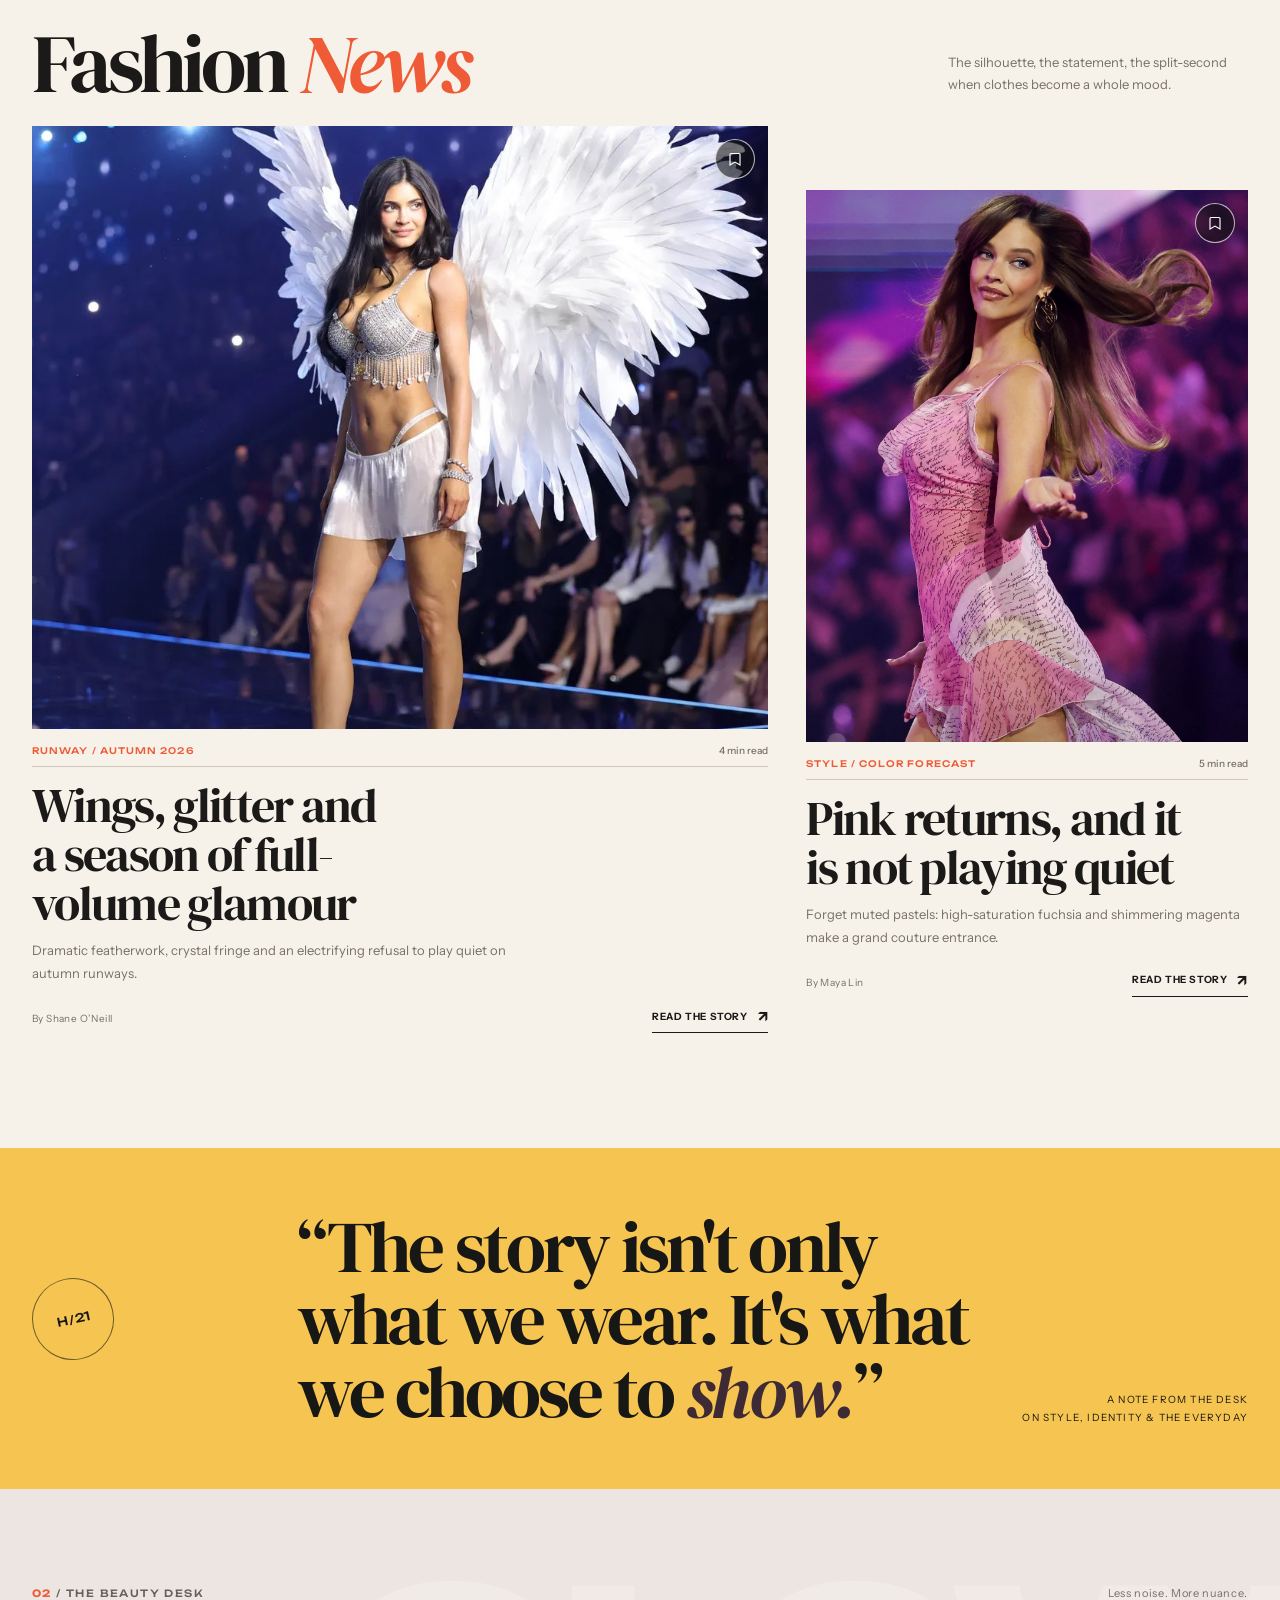
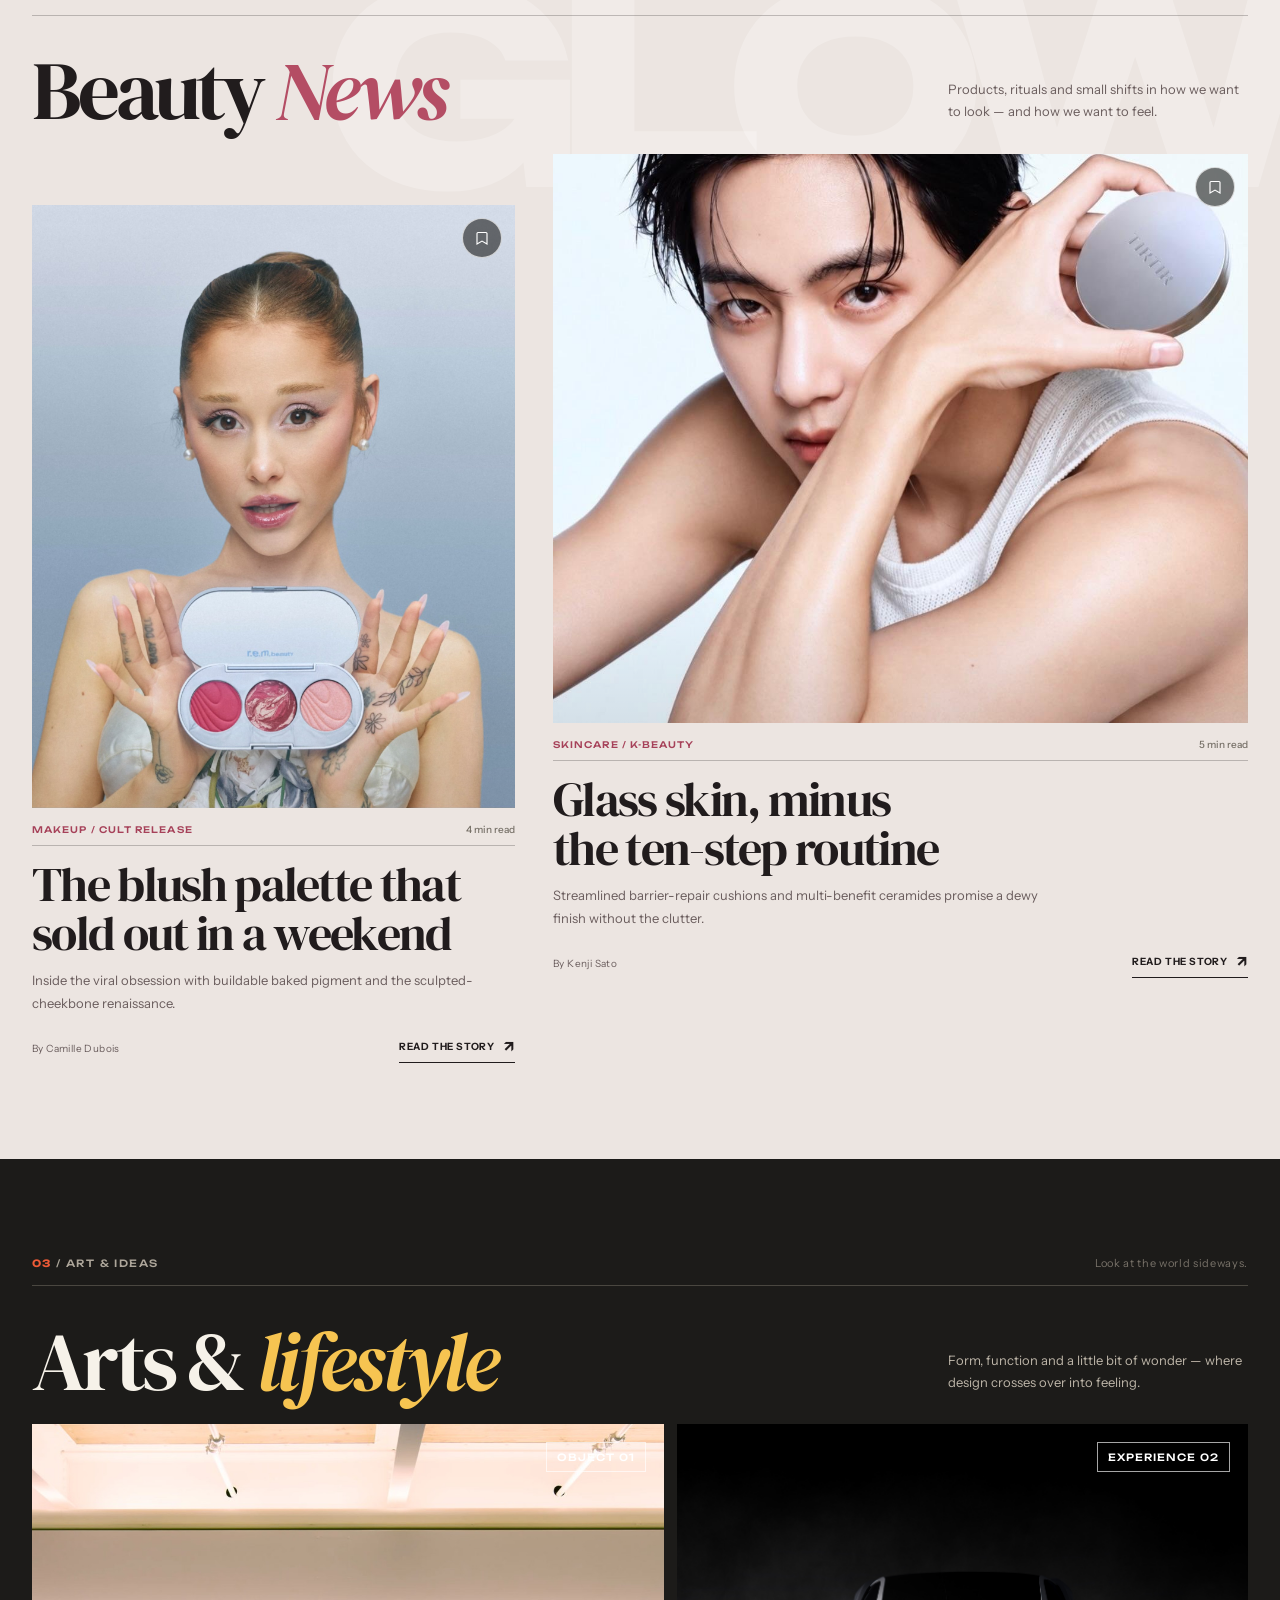
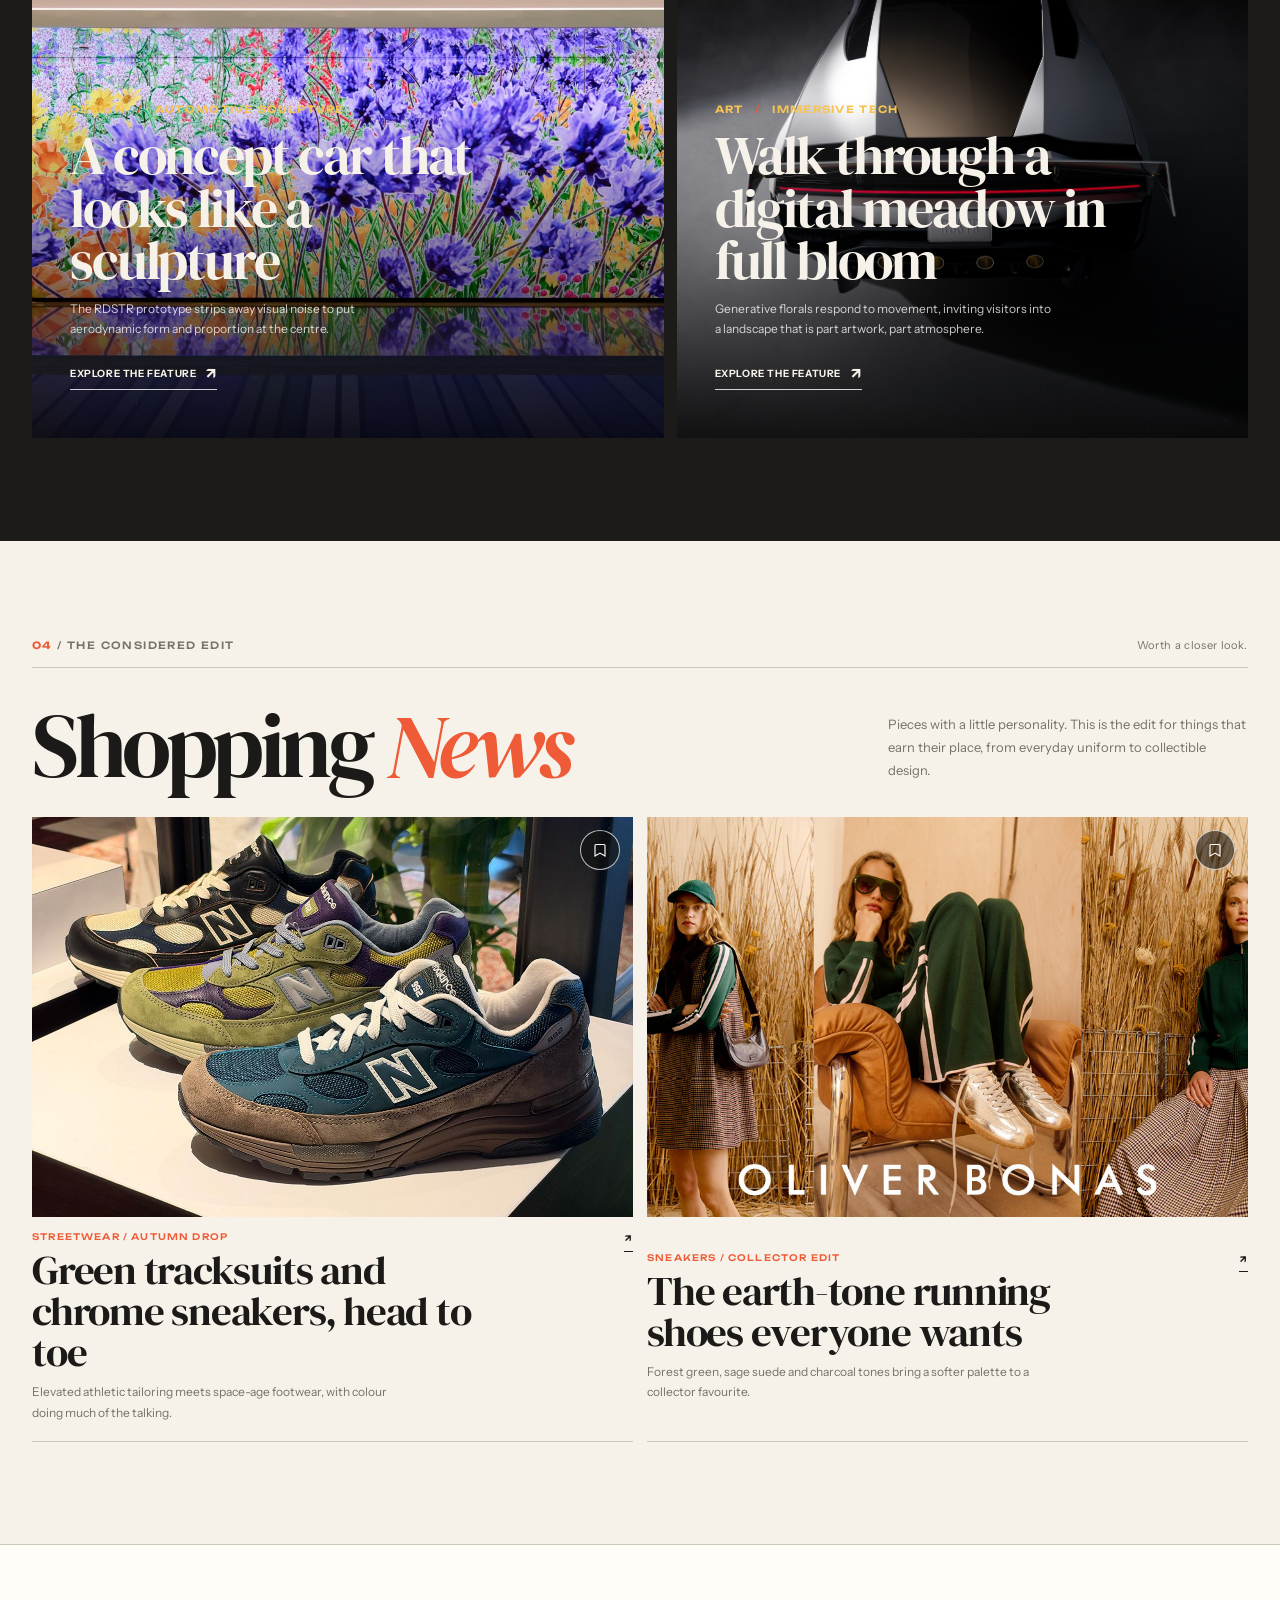
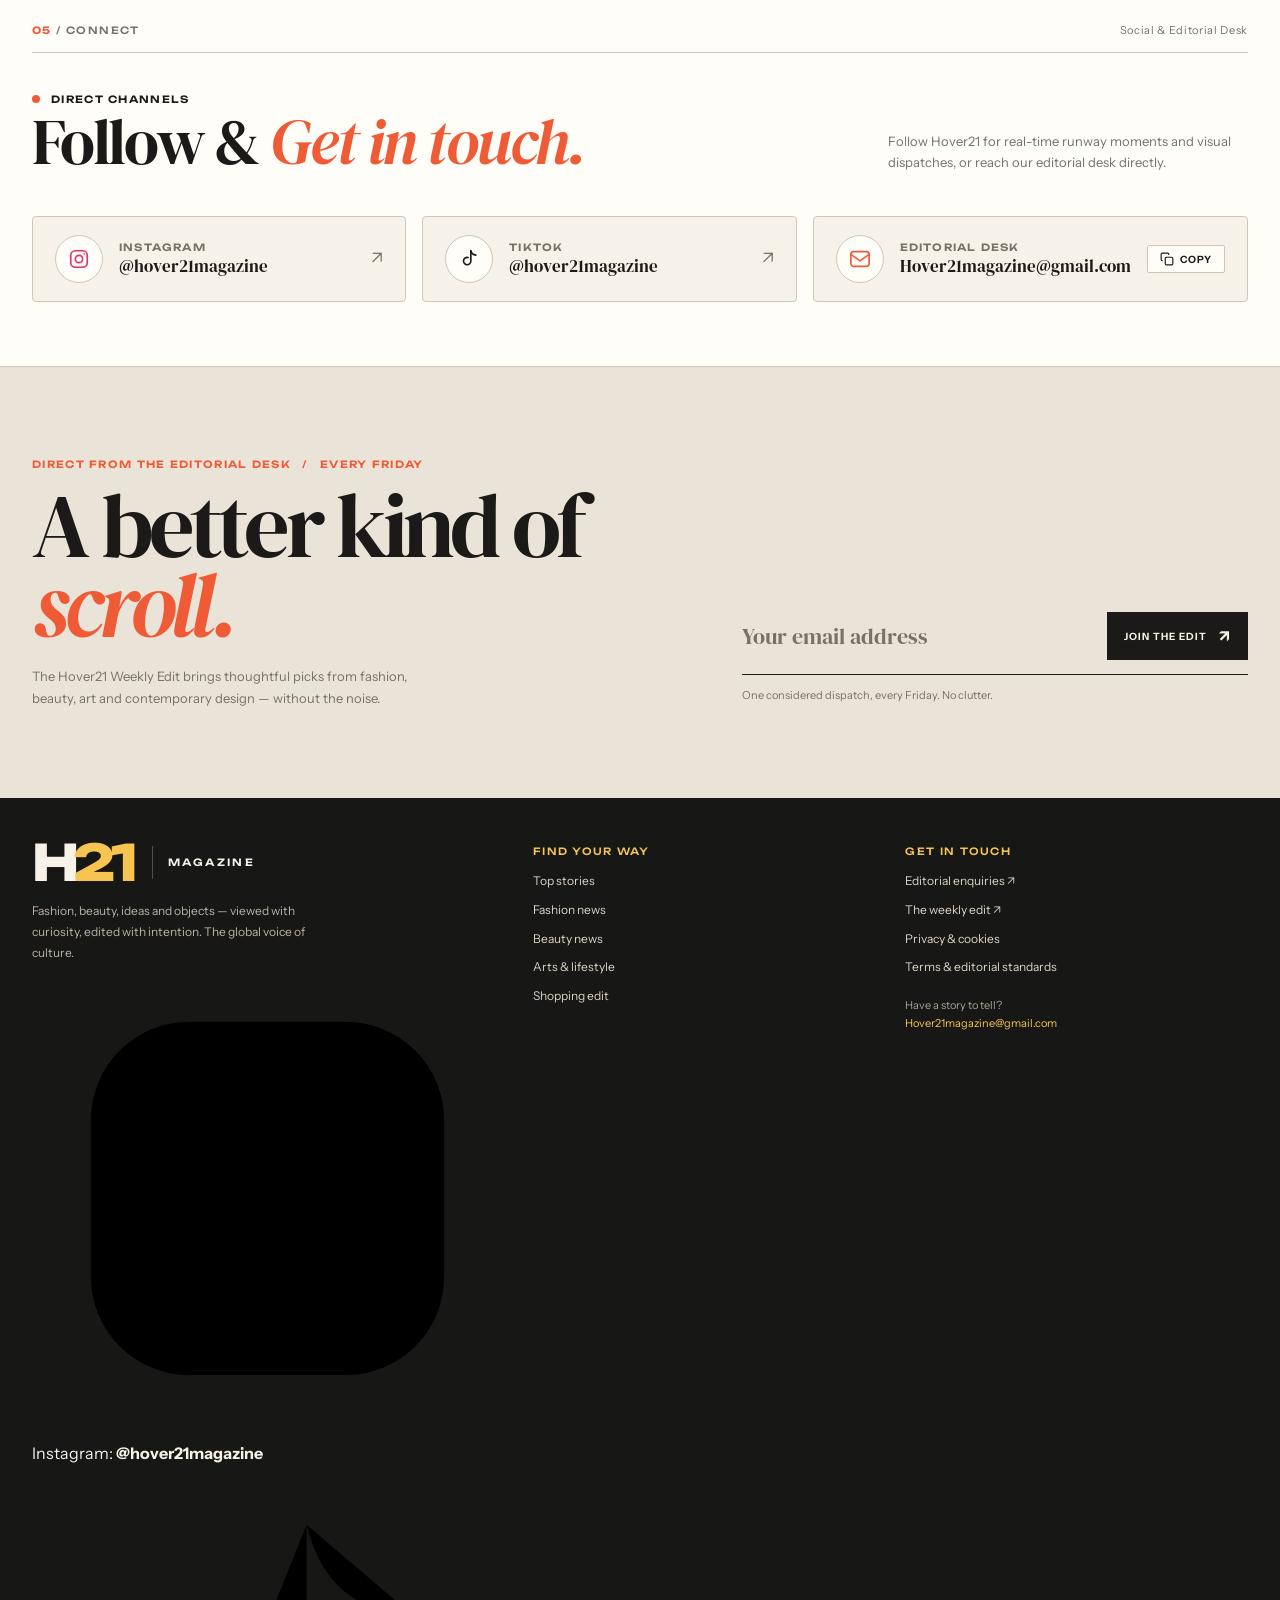
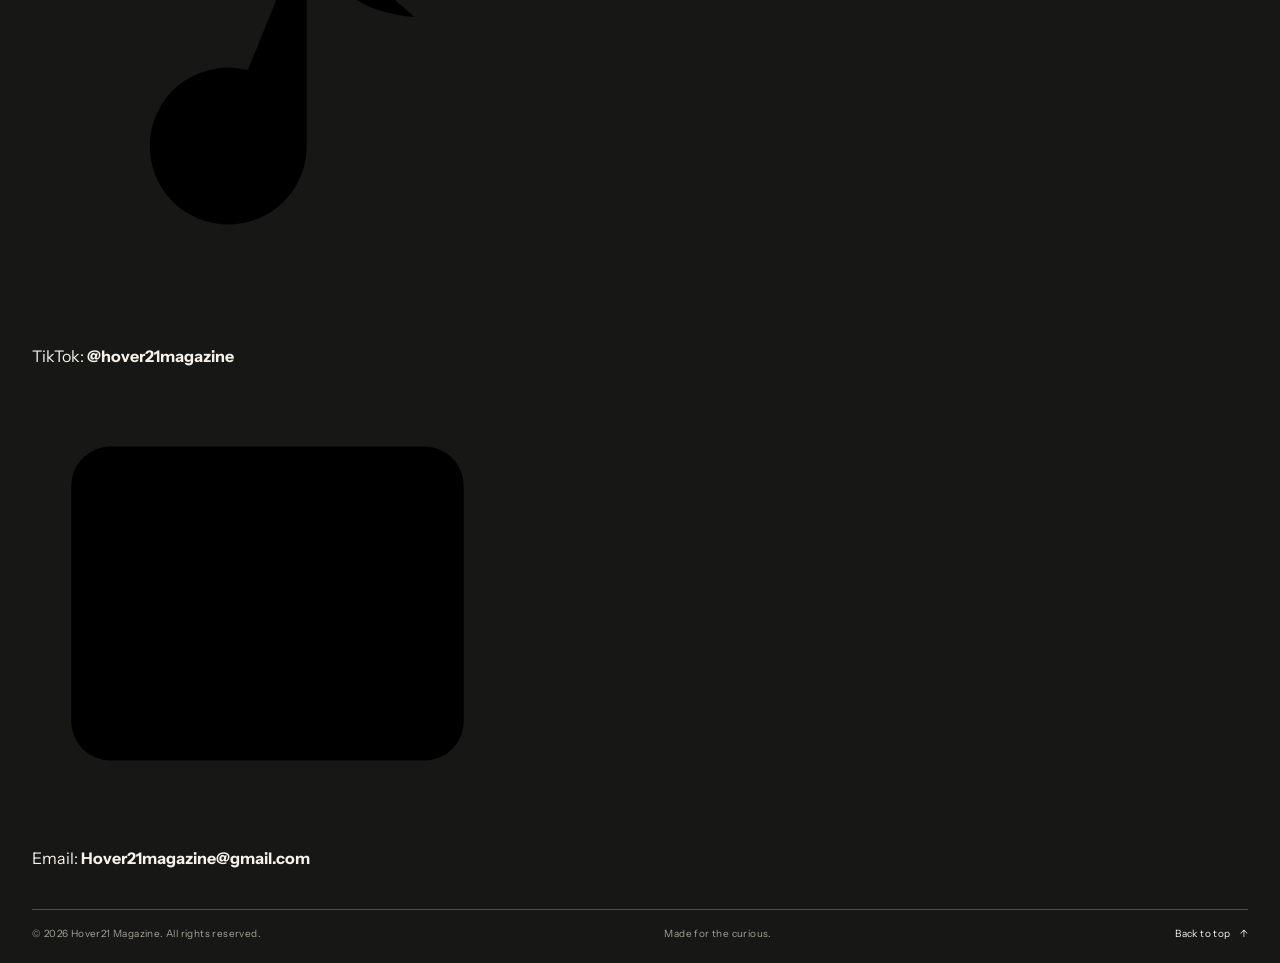
==== commit bca2061d: "Simplify contact and social media layout with clean official logos" ====
--- a/index.html
+++ b/index.html
@@ -517,255 +517,146 @@
   box-shadow: 0 4px 20px rgba(0,0,0,0.06);
 }
 
-/* Connect Section Styles */
+/* Simple & Elegant Social / Contact Connect Styles */
 .connect-section {
-  padding: clamp(60px, 8vw, 115px) 0 clamp(40px, 6vw, 80px);
+  padding: clamp(48px, 6vw, 84px) 0 clamp(40px, 5vw, 70px);
   background: var(--surface);
   border-top: 1px solid var(--rule);
-  position: relative;
-  overflow: hidden;
-}
-.connect-header {
-  display: grid;
-  grid-template-columns: 1.2fr 0.8fr;
-  align-items: end;
-  gap: 32px;
-  margin-bottom: clamp(32px, 5vw, 56px);
-}
-.connect-header h2 {
-  font: 400 clamp(44px, 6.5vw, 84px)/.92 var(--serif);
-  letter-spacing: -.05em;
-  margin: 10px 0 0;
-}
-.connect-header h2 em {
+}
+.connect-simple-header {
+  display: flex;
+  justify-content: space-between;
+  align-items: flex-end;
+  gap: 20px;
+  margin-bottom: clamp(28px, 4vw, 44px);
+  flex-wrap: wrap;
+}
+.connect-simple-header h2 {
+  font: 400 clamp(36px, 5vw, 64px)/.95 var(--serif);
+  letter-spacing: -.04em;
+  margin: 6px 0 0;
+}
+.connect-simple-header h2 em {
   color: var(--orange);
   font-style: italic;
 }
-.connect-dek {
-  font-size: 14px;
-  line-height: 1.75;
+.connect-simple-header p {
   color: var(--muted);
+  font-size: 13px;
+  max-width: 360px;
+  line-height: 1.6;
   margin: 0;
-  max-width: 480px;
-}
-.connect-grid {
+}
+.connect-simple-grid {
   display: grid;
   grid-template-columns: repeat(3, 1fr);
-  gap: 20px;
-}
-.connect-card {
-  position: relative;
+  gap: 16px;
+}
+.simple-social-card {
+  display: flex;
+  align-items: center;
+  gap: 16px;
+  padding: 18px 22px;
+  background: var(--paper);
   border: 1px solid var(--rule);
-  background: var(--paper);
   border-radius: 4px;
-  padding: 32px 28px;
-  display: flex;
-  flex-direction: column;
-  transition: transform 0.3s var(--ease), box-shadow 0.3s var(--ease), border-color 0.3s ease;
-  overflow: hidden;
-}
-.connect-card:hover {
-  transform: translateY(-5px);
-  box-shadow: 0 20px 45px rgba(0,0,0,0.08);
+  transition: all 0.25s var(--ease);
+  color: var(--ink);
+  text-decoration: none;
+}
+.simple-social-card:hover {
+  transform: translateY(-3px);
   border-color: var(--ink);
-}
-.connect-card-top {
-  display: flex;
-  justify-content: space-between;
-  align-items: center;
-  margin-bottom: 24px;
-}
-.platform-badge {
-  display: inline-flex;
-  align-items: center;
-  gap: 7px;
-  font: 600 10px/1 var(--display);
-  letter-spacing: .14em;
-  text-transform: uppercase;
-  color: var(--muted);
-}
-.badge-dot {
-  width: 7px;
-  height: 7px;
-  border-radius: 50%;
-  background: var(--orange);
-}
-.platform-icon {
-  width: 44px;
-  height: 44px;
+  box-shadow: 0 12px 30px rgba(0,0,0,0.06);
+}
+.simple-logo-wrap {
+  width: 48px;
+  height: 48px;
   border-radius: 50%;
   display: grid;
   place-items: center;
+  flex: none;
+  background: var(--surface);
   border: 1px solid var(--rule);
-  transition: transform 0.3s var(--ease), background 0.3s ease;
-}
-.connect-card:hover .platform-icon {
-  transform: scale(1.08) rotate(4deg);
-}
-.platform-icon svg {
-  width: 20px;
-  height: 20px;
+  transition: transform 0.25s var(--ease), background 0.2s, color 0.2s;
+}
+.simple-social-card:hover .simple-logo-wrap {
+  transform: scale(1.08);
+}
+.simple-logo-wrap svg {
+  width: 22px;
+  height: 22px;
   fill: none;
   stroke: currentColor;
   stroke-width: 1.8;
   stroke-linecap: round;
   stroke-linejoin: round;
 }
-.ig-icon { color: #E1306C; background: rgba(225, 48, 108, 0.08); border-color: rgba(225, 48, 108, 0.2); }
-.tt-icon { color: var(--ink); background: rgba(0, 0, 0, 0.05); }
-.mail-icon { color: var(--orange); background: rgba(239, 91, 55, 0.08); border-color: rgba(239, 91, 55, 0.2); }
-
-.platform-handle {
-  font: 400 clamp(20px, 2.2vw, 26px)/1.2 var(--serif);
-  letter-spacing: -.02em;
-  margin: 0 0 12px;
-  word-break: break-all;
-}
-.platform-desc {
-  font-size: 13px;
-  line-height: 1.65;
+.simple-logo-wrap.ig-wrap { color: #E1306C; }
+.simple-social-card:hover .simple-logo-wrap.ig-wrap { background: #E1306C; color: #FFF; border-color: #E1306C; }
+.simple-logo-wrap.tt-wrap { color: var(--ink); }
+.simple-social-card:hover .simple-logo-wrap.tt-wrap { background: #000; color: #FFF; border-color: #000; }
+.simple-logo-wrap.mail-wrap { color: var(--orange); }
+.simple-social-card:hover .simple-logo-wrap.mail-wrap { background: var(--orange); color: #FFF; border-color: var(--orange); }
+
+.simple-card-info {
+  display: flex;
+  flex-direction: column;
+  gap: 3px;
+  min-width: 0;
+  flex: 1;
+}
+.simple-platform-name {
+  font: 600 10px/1.2 var(--display);
+  letter-spacing: .12em;
+  text-transform: uppercase;
   color: var(--muted);
-  margin: 0 0 24px;
-  flex: 1;
-}
-.platform-meta {
-  display: flex;
-  gap: 12px;
-  margin-bottom: 24px;
-  padding-top: 14px;
-  border-top: 1px solid var(--rule);
-  font-size: 11px;
+}
+.simple-handle {
+  font: 500 clamp(14px, 1.3vw, 17px)/1.3 var(--serif);
+  color: var(--ink);
+  white-space: nowrap;
+  overflow: hidden;
+  text-overflow: ellipsis;
+}
+.simple-arrow {
+  font-size: 18px;
   color: var(--muted);
-}
-.platform-meta span {
+  transition: transform 0.2s, color 0.2s;
+  flex: none;
+}
+.simple-social-card:hover .simple-arrow {
+  color: var(--orange);
+  transform: translate(3px, -3px);
+}
+.simple-copy-btn {
   display: inline-flex;
   align-items: center;
-  gap: 5px;
-}
-.platform-meta span:before {
-  content: "•";
-  color: var(--orange);
-}
-.platform-meta span:first-child:before {
-  content: "";
-  display: none;
-}
-.connect-btn {
-  display: inline-flex;
-  align-items: center;
-  justify-content: center;
-  gap: 10px;
-  min-height: 44px;
-  padding: 0 20px;
-  font-size: 11px;
+  gap: 6px;
+  padding: 6px 12px;
+  border: 1px solid var(--rule);
+  background: var(--surface);
+  border-radius: 2px;
+  font-size: 10px;
   font-weight: 700;
   letter-spacing: .06em;
   text-transform: uppercase;
-  border: 1px solid var(--ink);
-  background: var(--ink);
-  color: var(--paper);
-  border-radius: 2px;
   cursor: pointer;
-  transition: all 0.22s var(--ease);
-}
-.connect-btn:hover {
-  background: var(--orange);
-  border-color: var(--orange);
-  color: #FFFFFF;
-  transform: translateY(-2px);
-}
-.ig-btn:hover {
-  background: linear-gradient(135deg, #833AB4, #FD1D1D, #FCB045);
-  border-color: transparent;
-  color: #FFFFFF;
-}
-.tt-btn:hover {
-  background: #000000;
-  border-color: #000000;
-  box-shadow: 0 4px 15px rgba(254, 44, 85, 0.35);
-  color: #FFFFFF;
-}
-.email-action-row {
-  display: grid;
-  grid-template-columns: 1fr auto;
-  gap: 8px;
-}
-.copy-btn {
-  min-width: 44px;
-  padding: 0 14px;
-  background: transparent;
   color: var(--ink);
-  border: 1px solid var(--rule);
-}
-.copy-btn:hover {
+  transition: all 0.2s;
+  flex: none;
+}
+.simple-copy-btn:hover {
   background: var(--sun);
   border-color: var(--sun);
   color: #171715;
 }
 
-/* Footer Social Badges */
-.footer-social-row {
-  display: flex;
-  flex-direction: column;
-  gap: 14px;
-  margin-top: 20px;
-}
-.footer-social-pill {
-  display: inline-flex;
-  align-items: center;
-  gap: 10px;
-  color: #dad3c7;
-  font-size: 12px;
-  font-weight: 500;
-  transition: color 0.2s, transform 0.2s;
-}
-.footer-social-pill:hover {
-  color: var(--sun);
-  transform: translateX(3px);
-}
-.footer-social-pill svg {
-  width: 17px;
-  height: 17px;
-  stroke: currentColor;
-  fill: none;
-  stroke-width: 1.8;
-}
-
-/* Reader Connect Strip */
-.reader-connect-strip {
-  margin-top: 24px;
-  padding-top: 18px;
-  border-top: 1px solid var(--rule);
-  font-size: 12px;
-  color: var(--muted);
-  line-height: 1.6;
-}
-.reader-connect-strip a {
-  color: var(--orange);
-  font-weight: 600;
-  text-decoration: underline;
-  text-underline-offset: 3px;
-}
-.reader-connect-strip a:hover {
-  color: var(--ink);
-}
-
 @media (max-width: 980px) {
-  .connect-grid {
+  .connect-simple-grid {
     grid-template-columns: 1fr;
-    gap: 16px;
   }
-  .connect-header {
-    grid-template-columns: 1fr;
-    gap: 16px;
-  }
-}
-@media (max-width: 768px) {
-  .edition-social-strip {
-    width: 100%;
-    justify-content: flex-start;
-    padding-bottom: 6px;
-  }
+}
   .edition-pill span {
     display: none;
   }
@@ -788,17 +679,17 @@
         <span class="edition-issue">Issue No. 021 <b>·</b> Saturday, October 24, 2026</span>
       </div>
       <div class="edition-social-strip">
-        <a class="edition-pill" href="https://www.instagram.com/hover21magazine?xtok=cXI0bmxqN3pwZmQ0&amp;utm_source=qr" target="_blank" rel="noopener noreferrer" title="Follow Hover21 on Instagram (@hover21magazine)">
-          <svg viewBox="0 0 24 24" width="13" height="13" fill="none" stroke="currentColor" stroke-width="2"><rect x="3" y="3" width="18" height="18" rx="5"></rect><circle cx="12" cy="12" r="4"></circle><path d="M17.5 6.5h.01"></path></svg>
-          <span>@hover21magazine</span>
+        <a class="edition-pill" href="https://www.instagram.com/hover21magazine?xtok=cXI0bmxqN3pwZmQ0&amp;utm_source=qr" target="_blank" rel="noopener noreferrer" title="Instagram: @hover21magazine" aria-label="Instagram">
+          <svg viewBox="0 0 24 24" width="13" height="13" fill="none" stroke="currentColor" stroke-width="2" aria-hidden="true"><rect x="3" y="3" width="18" height="18" rx="5"></rect><circle cx="12" cy="12" r="4"></circle><path d="M17.5 6.5h.01"></path></svg>
+          <span>Instagram</span>
         </a>
-        <a class="edition-pill" href="https://www.tiktok.com/@hover21magazine?_r=1&amp;_t=ZG-9AjygvD8MzI" target="_blank" rel="noopener noreferrer" title="Follow Hover21 on TikTok (@hover21magazine)">
-          <svg viewBox="0 0 24 24" width="13" height="13" fill="none" stroke="currentColor" stroke-width="2"><path d="M14 3v11.2a4 4 0 1 1-3-3.8"></path><path d="M14 3c.7 3 2.6 4.5 5.5 4.7"></path></svg>
+        <a class="edition-pill" href="https://www.tiktok.com/@hover21magazine?_r=1&amp;_t=ZG-9AjygvD8MzI" target="_blank" rel="noopener noreferrer" title="TikTok: @hover21magazine" aria-label="TikTok">
+          <svg viewBox="0 0 24 24" width="13" height="13" fill="none" stroke="currentColor" stroke-width="2" aria-hidden="true"><path d="M14 3v11.2a4 4 0 1 1-3-3.8"></path><path d="M14 3c.7 3 2.6 4.5 5.5 4.7"></path></svg>
           <span>TikTok</span>
         </a>
-        <a class="edition-pill" href="mailto:Hover21magazine@gmail.com" title="Email the Editorial Desk">
-          <svg viewBox="0 0 24 24" width="13" height="13" fill="none" stroke="currentColor" stroke-width="2"><rect x="2" y="4" width="20" height="16" rx="2"></rect><path d="m22 7-10 7L2 7"></path></svg>
-          <span>Hover21magazine@gmail.com</span>
+        <a class="edition-pill" href="mailto:Hover21magazine@gmail.com" title="Email: Hover21magazine@gmail.com" aria-label="Email">
+          <svg viewBox="0 0 24 24" width="13" height="13" fill="none" stroke="currentColor" stroke-width="2" aria-hidden="true"><rect x="2" y="4" width="20" height="16" rx="2"></rect><path d="m22 7-10 7L2 7"></path></svg>
+          <span>Email</span>
         </a>
         <a class="edition-cta" href="#connect">Connect <span aria-hidden="true">↓</span></a>
       </div>
@@ -1021,86 +912,59 @@
     <div class="no-results" data-section-empty hidden>No shopping stories match your search. Try a different word.</div>
   </section>
 
-    <!-- NEW: The Cultural Network & Connect Hub -->
+    <!-- Simple & Elegant Social / Contact Connect Hub -->
   <section class="editorial-section connect-section" id="connect" aria-labelledby="connect-title" data-editorial-section>
     <div class="container">
       <div class="section-topline">
-        <div class="section-num"><strong>05</strong> <span class="dot">/</span> Editorial Desk &amp; Community</div>
-        <div class="section-aside">The Global Network</div>
+        <div class="section-num"><strong>05</strong> <span class="dot">/</span> Connect</div>
+        <div class="section-aside">Social &amp; Editorial Desk</div>
       </div>
-      <div class="connect-header reveal">
+      <div class="connect-simple-header reveal">
         <div>
-          <div class="eyebrow eyebrow-line">Direct Channels &amp; Submissions</div>
-          <h2 id="connect-title">Connect with <em>Hover21.</em></h2>
+          <div class="eyebrow eyebrow-line">Direct Channels</div>
+          <h2 id="connect-title">Follow &amp; <em>Get in touch.</em></h2>
         </div>
-        <p class="connect-dek">Follow our official channels for real-time runway moments, backstage dispatches, and cultural dialogue — or reach our international editorial team directly.</p>
+        <p>Follow Hover21 for real-time runway moments and visual dispatches, or reach our editorial desk directly.</p>
       </div>
 
-      <div class="connect-grid reveal">
-        <!-- Card 1: Instagram -->
-        <div class="connect-card card-instagram">
-          <div class="connect-card-top">
-            <div class="platform-badge"><span class="badge-dot"></span> Official Instagram</div>
-            <div class="platform-icon ig-icon">
-              <svg viewBox="0 0 24 24"><rect x="3" y="3" width="18" height="18" rx="5"></rect><circle cx="12" cy="12" r="4"></circle><path d="M17.5 6.5h.01"></path></svg>
-            </div>
+      <div class="connect-simple-grid reveal">
+        <!-- Instagram -->
+        <a class="simple-social-card" href="https://www.instagram.com/hover21magazine?xtok=cXI0bmxqN3pwZmQ0&amp;utm_source=qr" target="_blank" rel="noopener noreferrer" aria-label="Instagram: @hover21magazine">
+          <div class="simple-logo-wrap ig-wrap">
+            <svg viewBox="0 0 24 24" aria-hidden="true"><rect x="3" y="3" width="18" height="18" rx="5"></rect><circle cx="12" cy="12" r="4"></circle><path d="M17.5 6.5h.01"></path></svg>
           </div>
-          <h3 class="platform-handle">@hover21magazine</h3>
-          <p class="platform-desc">Visual stories, fashion week backstage chronicles, curated styling editorials, and daily cultural moodboards from international capitals.</p>
-          <div class="platform-meta">
-            <span>Visual Narratives</span>
-            <span>Runway Chronicles</span>
+          <div class="simple-card-info">
+            <span class="simple-platform-name">Instagram</span>
+            <span class="simple-handle">@hover21magazine</span>
           </div>
-          <a class="connect-btn ig-btn" href="https://www.instagram.com/hover21magazine?xtok=cXI0bmxqN3pwZmQ0&amp;utm_source=qr" target="_blank" rel="noopener noreferrer">
-            <span>Follow on Instagram</span>
-            <svg viewBox="0 0 24 24" width="16" height="16" fill="none" stroke="currentColor" stroke-width="2"><path d="M7 17L17 7M17 7H9M17 7V15"/></svg>
+          <span class="simple-arrow" aria-hidden="true">↗</span>
+        </a>
+
+        <!-- TikTok -->
+        <a class="simple-social-card" href="https://www.tiktok.com/@hover21magazine?_r=1&amp;_t=ZG-9AjygvD8MzI" target="_blank" rel="noopener noreferrer" aria-label="TikTok: @hover21magazine">
+          <div class="simple-logo-wrap tt-wrap">
+            <svg viewBox="0 0 24 24" aria-hidden="true"><path d="M14 3v11.2a4 4 0 1 1-3-3.8"></path><path d="M14 3c.7 3 2.6 4.5 5.5 4.7"></path></svg>
+          </div>
+          <div class="simple-card-info">
+            <span class="simple-platform-name">TikTok</span>
+            <span class="simple-handle">@hover21magazine</span>
+          </div>
+          <span class="simple-arrow" aria-hidden="true">↗</span>
+        </a>
+
+        <!-- Email -->
+        <div class="simple-social-card email-card">
+          <a class="simple-logo-wrap mail-wrap" href="mailto:Hover21magazine@gmail.com" aria-label="Send email">
+            <svg viewBox="0 0 24 24" aria-hidden="true"><rect x="2" y="4" width="20" height="16" rx="3"></rect><path d="m22 7-10 7L2 7"></path></svg>
           </a>
-        </div>
-
-        <!-- Card 2: TikTok -->
-        <div class="connect-card card-tiktok">
-          <div class="connect-card-top">
-            <div class="platform-badge"><span class="badge-dot"></span> Official TikTok</div>
-            <div class="platform-icon tt-icon">
-              <svg viewBox="0 0 24 24"><path d="M14 3v11.2a4 4 0 1 1-3-3.8"></path><path d="M14 3c.7 3 2.6 4.5 5.5 4.7"></path></svg>
-            </div>
+          <div class="simple-card-info">
+            <span class="simple-platform-name">Editorial Desk</span>
+            <a class="simple-handle" href="mailto:Hover21magazine@gmail.com">Hover21magazine@gmail.com</a>
           </div>
-          <h3 class="platform-handle">@hover21magazine</h3>
-          <p class="platform-desc">Runway in motion, front row Paris &amp; Milan commentary, street soundscapes, viral beauty breakdowns, and unfiltered creator moments.</p>
-          <div class="platform-meta">
-            <span>Runway in Motion</span>
-            <span>Front Row Access</span>
-          </div>
-          <a class="connect-btn tt-btn" href="https://www.tiktok.com/@hover21magazine?_r=1&amp;_t=ZG-9AjygvD8MzI" target="_blank" rel="noopener noreferrer">
-            <span>Watch on TikTok</span>
-            <svg viewBox="0 0 24 24" width="16" height="16" fill="none" stroke="currentColor" stroke-width="2"><path d="M7 17L17 7M17 7H9M17 7V15"/></svg>
-          </a>
-        </div>
-
-        <!-- Card 3: Editorial Mail -->
-        <div class="connect-card card-email">
-          <div class="connect-card-top">
-            <div class="platform-badge"><span class="badge-dot"></span> Editorial Office</div>
-            <div class="platform-icon mail-icon">
-              <svg viewBox="0 0 24 24"><rect x="2" y="4" width="20" height="16" rx="3"></rect><path d="m22 7-10 7L2 7"></path></svg>
-            </div>
-          </div>
-          <h3 class="platform-handle">Hover21magazine@gmail.com</h3>
-          <p class="platform-desc">For editorial story pitches, press invitations, photo essay submissions, partnership enquiries, and direct correspondence with our desk.</p>
-          <div class="platform-meta">
-            <span>Editorial Pitches</span>
-            <span>Direct Response</span>
-          </div>
-          <div class="email-action-row">
-            <a class="connect-btn mail-btn" href="mailto:Hover21magazine@gmail.com">
-              <span>Send Email</span>
-              <svg viewBox="0 0 24 24" width="16" height="16" fill="none" stroke="currentColor" stroke-width="2"><path d="M7 17L17 7M17 7H9M17 7V15"/></svg>
-            </a>
-            <button class="connect-btn copy-btn" id="copy-email-btn" type="button" data-copy="Hover21magazine@gmail.com" title="Copy email address to clipboard">
-              <span>Copy</span>
-              <svg viewBox="0 0 24 24" width="15" height="15" fill="none" stroke="currentColor" stroke-width="2"><rect x="9" y="9" width="13" height="13" rx="2"></rect><path d="M5 15H4a2 2 0 0 1-2-2V4a2 2 0 0 1 2-2h9a2 2 0 0 1 2 2v1"></path></svg>
-            </button>
-          </div>
+          <button class="simple-copy-btn" id="copy-email-btn" type="button" data-copy="Hover21magazine@gmail.com" title="Copy email address" aria-label="Copy email address">
+            <svg viewBox="0 0 24 24" width="14" height="14" fill="none" stroke="currentColor" stroke-width="2" aria-hidden="true"><rect x="9" y="9" width="13" height="13" rx="2"></rect><path d="M5 15H4a2 2 0 0 1-2-2V4a2 2 0 0 1 2-2h9a2 2 0 0 1 2 2v1"></path></svg>
+            <span>Copy</span>
+          </button>
         </div>
       </div>
     </div>
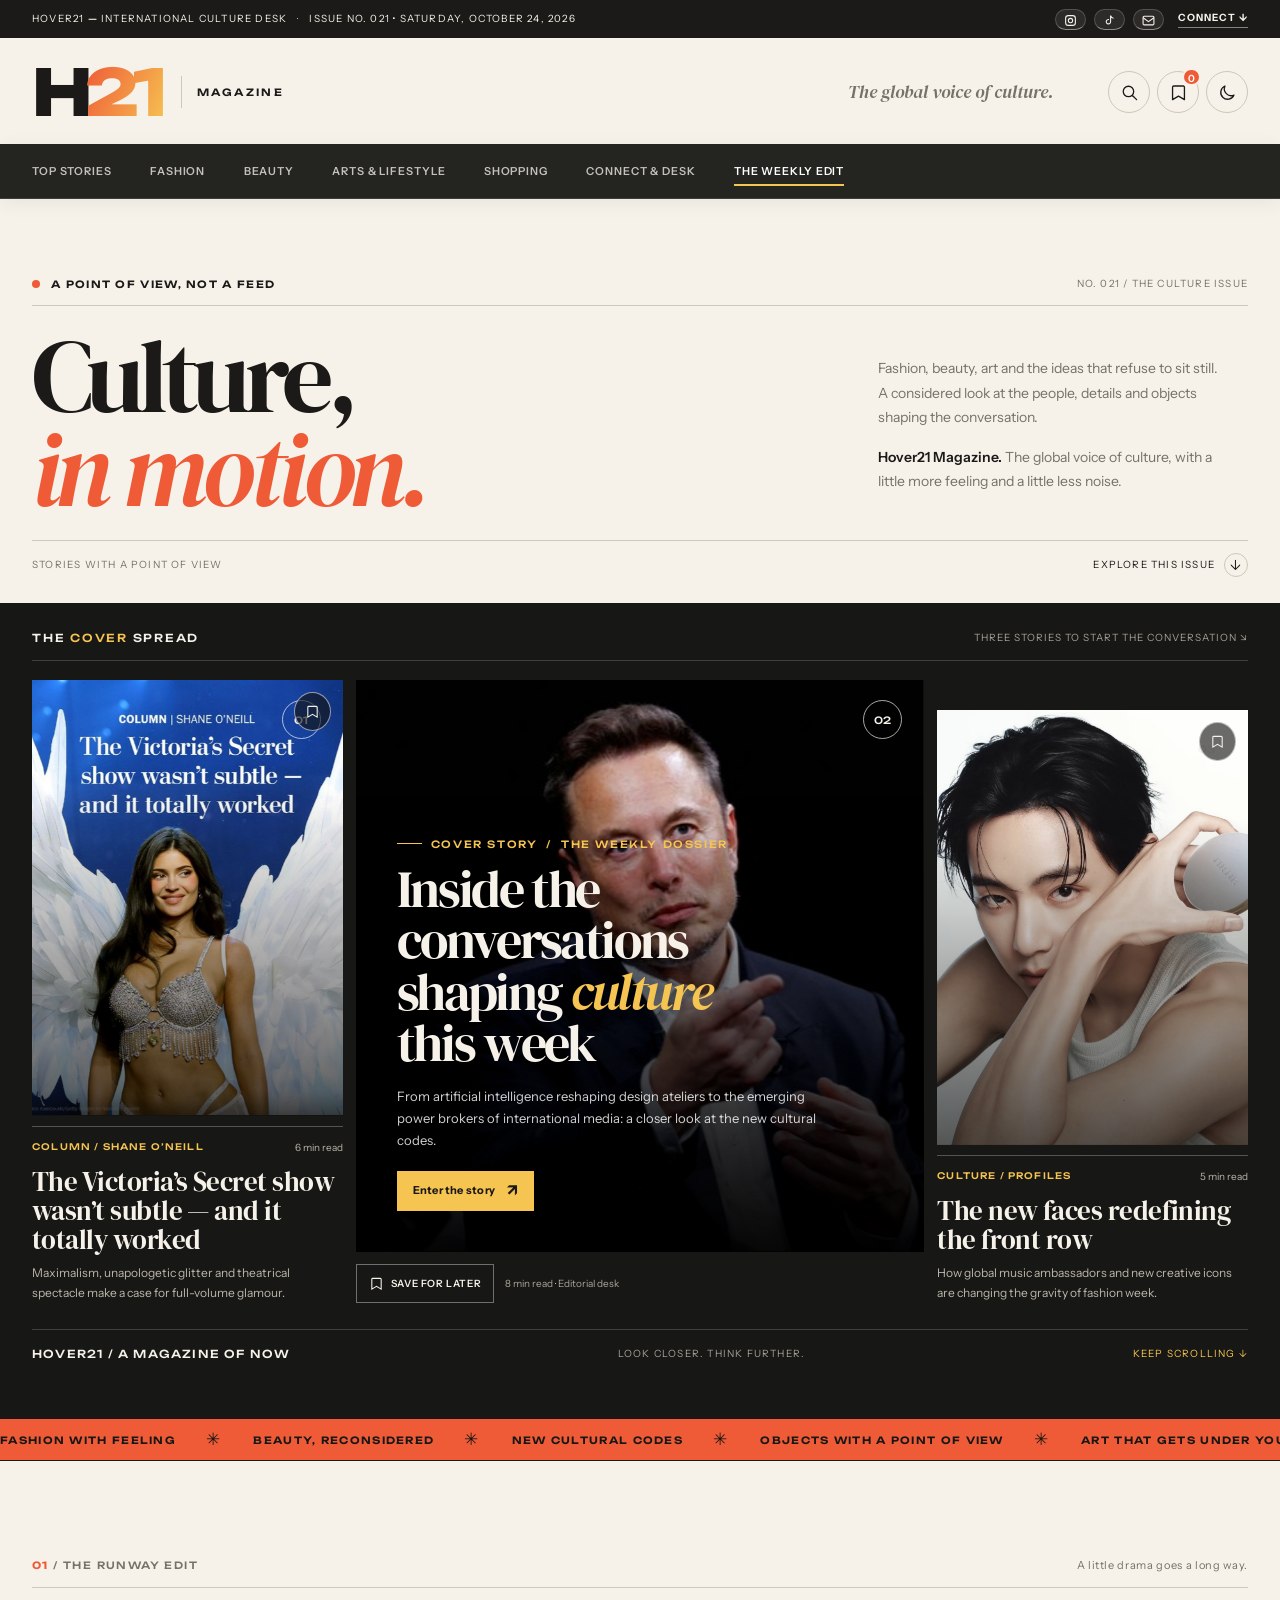
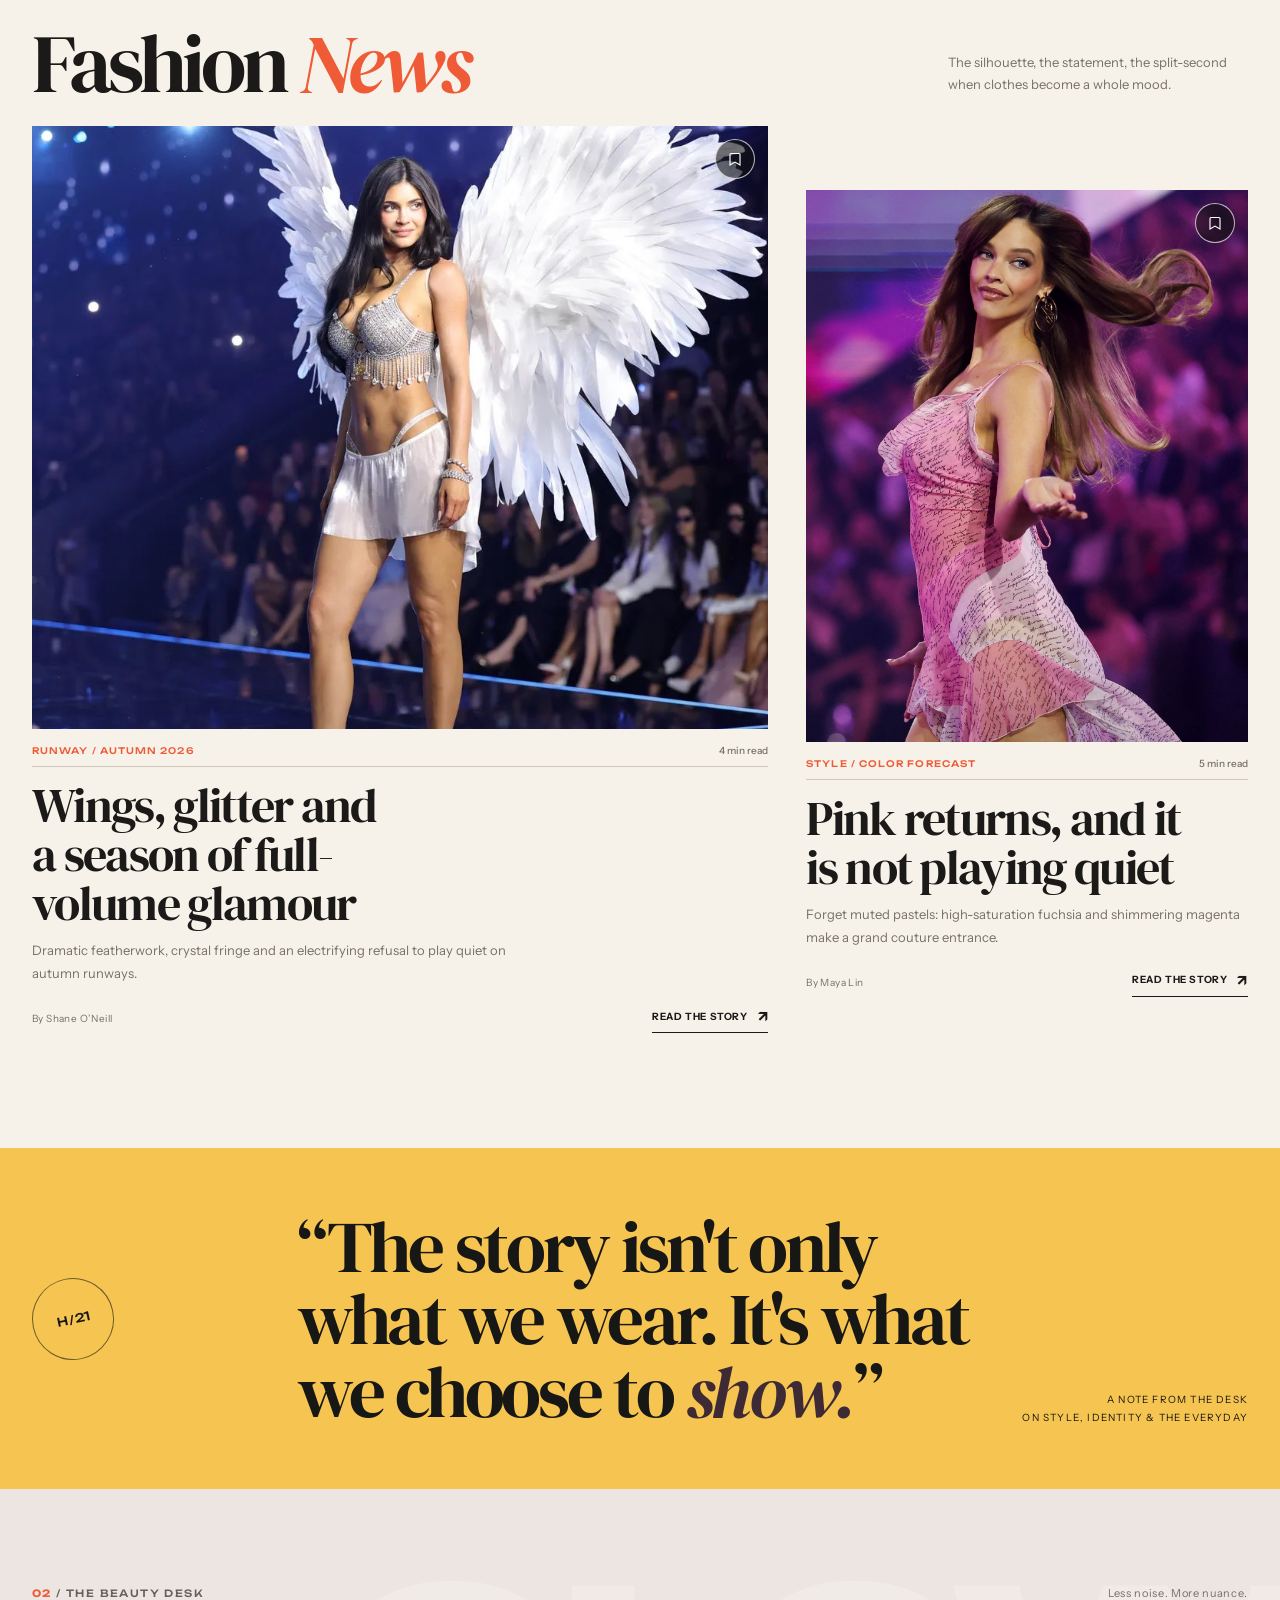
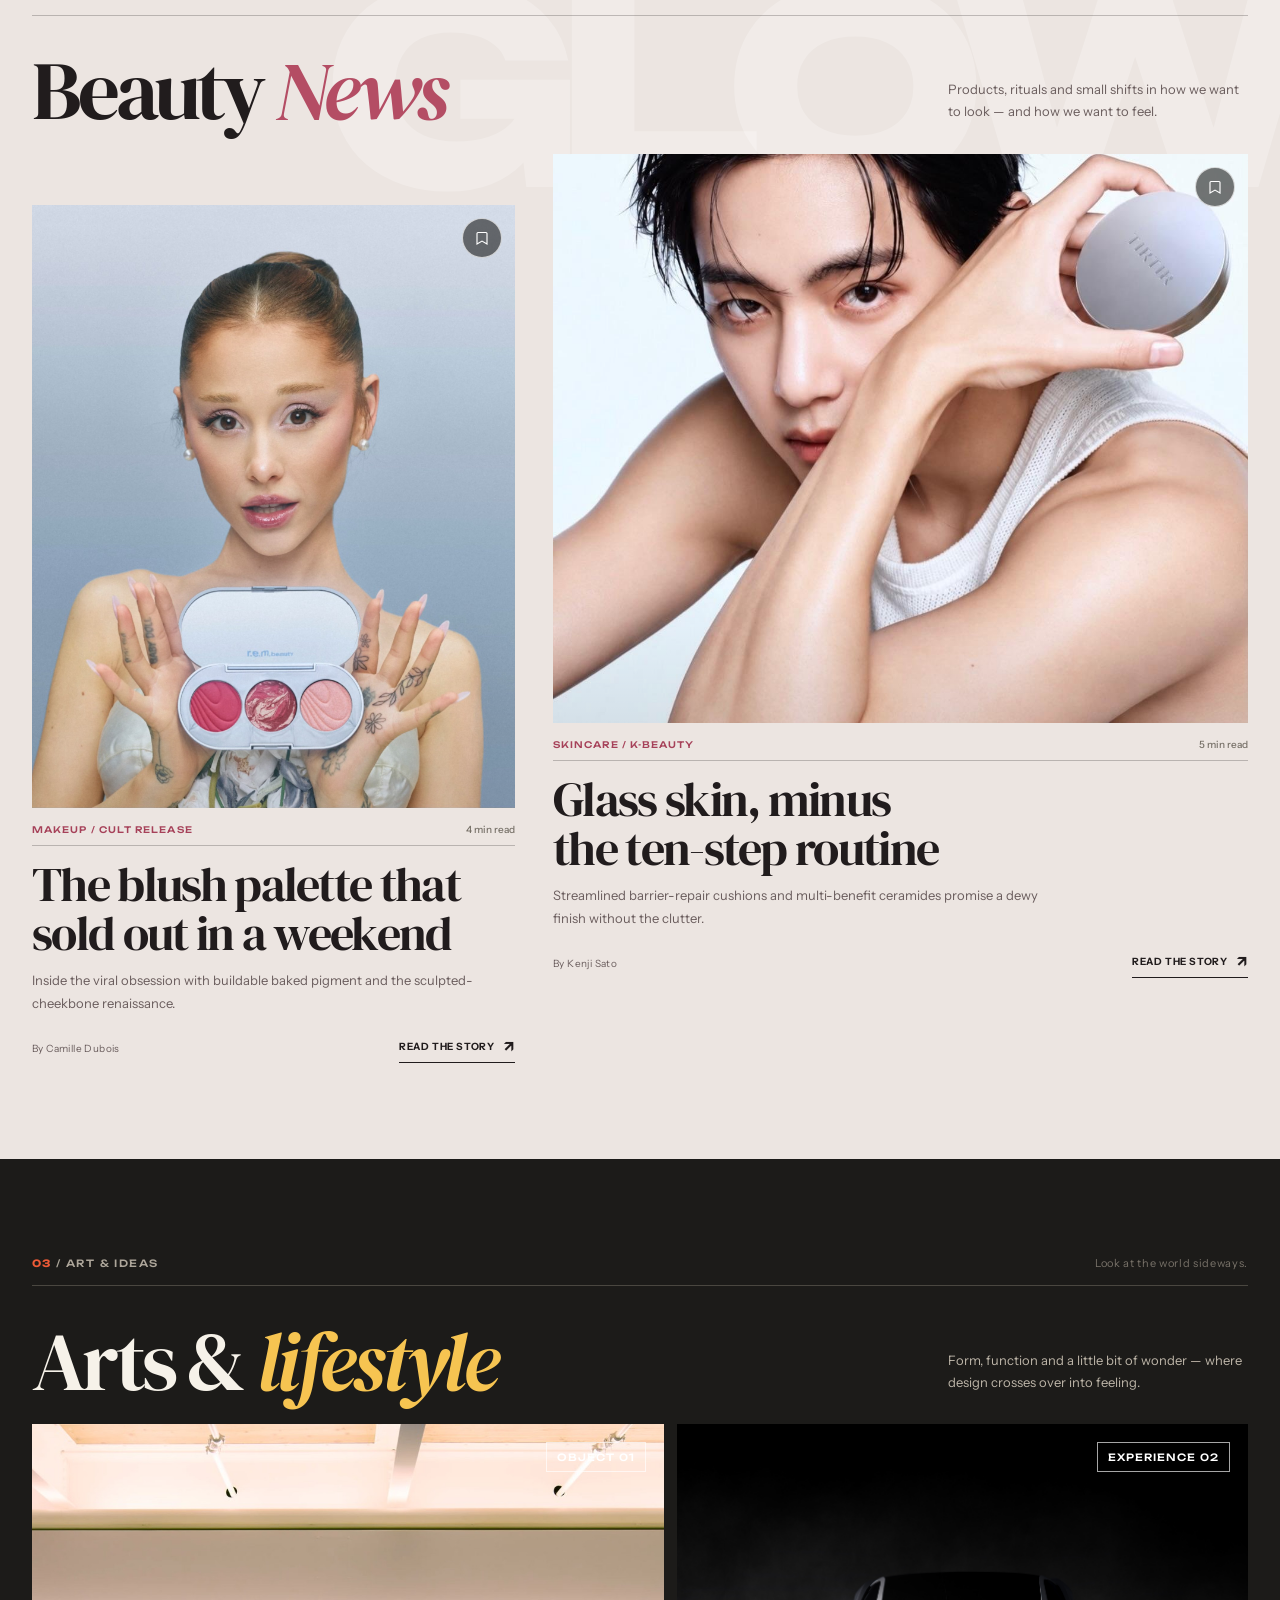
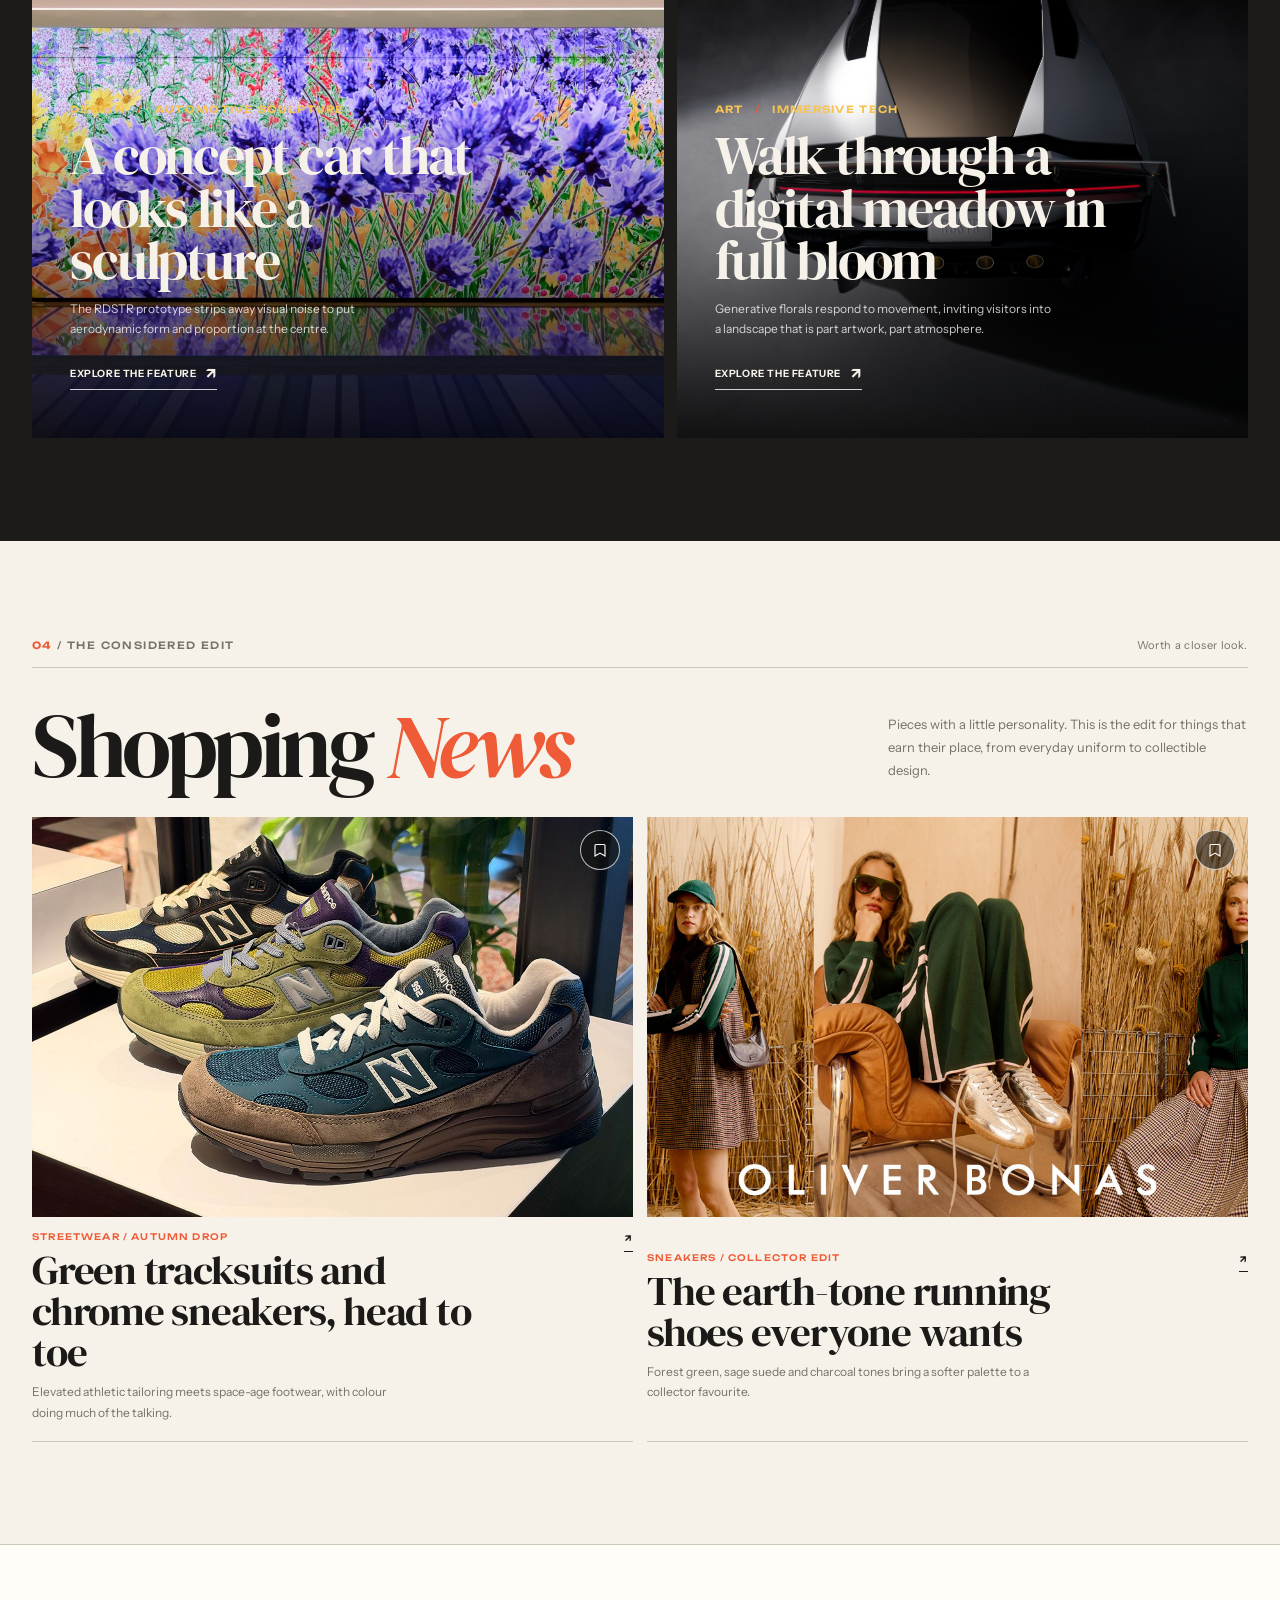
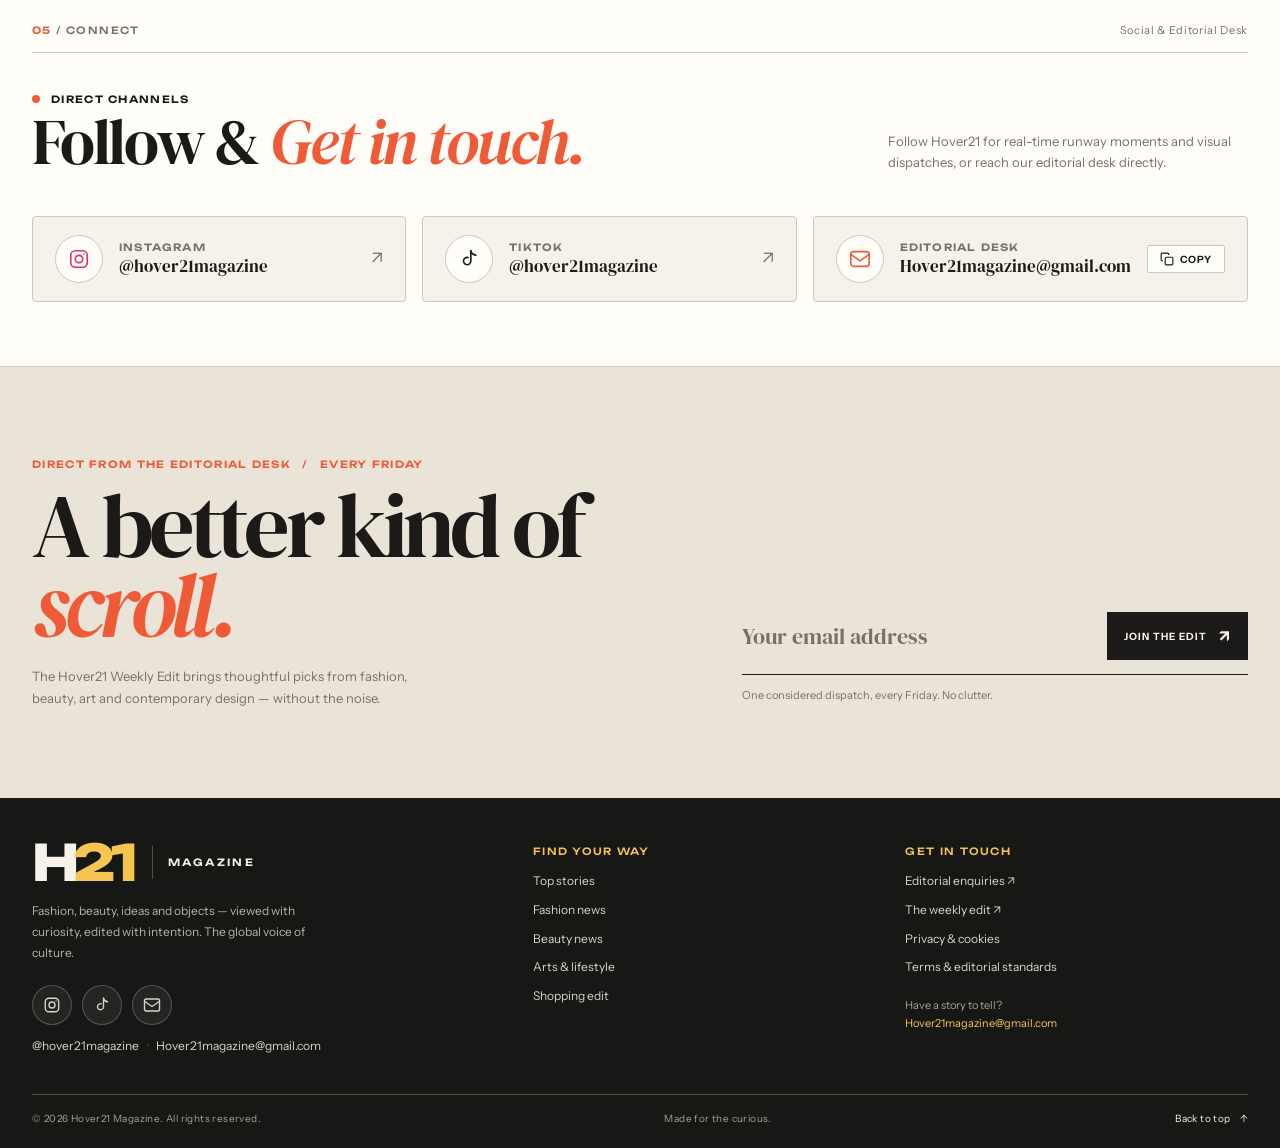
==== commit 731f1d18: "Fix footer SVG dimensions and polish minimalist social media hub" ====
--- a/index.html
+++ b/index.html
@@ -517,6 +517,69 @@
   box-shadow: 0 4px 20px rgba(0,0,0,0.06);
 }
 
+
+/* Robust Footer Social Hub */
+.footer-social-hub {
+  margin-top: 22px;
+  display: flex;
+  flex-direction: column;
+  gap: 12px;
+}
+.footer-social-icons {
+  display: flex;
+  align-items: center;
+  gap: 10px;
+}
+.footer-icon-btn {
+  width: 40px;
+  height: 40px;
+  border-radius: 50%;
+  border: 1px solid rgba(255,255,255,0.22);
+  background: rgba(255,255,255,0.06);
+  color: #dad3c7;
+  display: grid;
+  place-items: center;
+  text-decoration: none;
+  transition: all 0.22s var(--ease);
+  flex: none;
+}
+.footer-icon-btn svg {
+  width: 18px !important;
+  height: 18px !important;
+  max-width: 18px !important;
+  max-height: 18px !important;
+  fill: none !important;
+  stroke: currentColor !important;
+  stroke-width: 1.8 !important;
+  display: block;
+}
+.footer-icon-btn:hover {
+  background: var(--sun);
+  border-color: var(--sun);
+  color: #171715;
+  transform: translateY(-2px);
+}
+.footer-handles {
+  font-size: 12px;
+  color: #a6a094;
+  display: flex;
+  align-items: center;
+  gap: 8px;
+  flex-wrap: wrap;
+}
+.footer-handles a {
+  color: #dad3c7;
+  transition: color 0.18s;
+  text-decoration: none;
+}
+.footer-handles a:hover {
+  color: var(--sun);
+  text-decoration: underline;
+}
+.dot-sep {
+  opacity: 0.5;
+}
+
 /* Simple & Elegant Social / Contact Connect Styles */
 .connect-section {
   padding: clamp(48px, 6vw, 84px) 0 clamp(40px, 5vw, 70px);
@@ -991,19 +1054,23 @@
       <div class="footer-brand">
         <a class="brand" href="#page-top" aria-label="Hover21 Magazine home"><span class="brand-glyph" aria-hidden="true">H<span class="twentyone">21</span></span><span class="brand-word">MAGAZINE</span></a>
         <p>Fashion, beauty, ideas and objects — viewed with curiosity, edited with intention. The global voice of culture.</p>
-        <div class="footer-social-row">
-          <a class="footer-social-pill" href="https://www.instagram.com/hover21magazine?xtok=cXI0bmxqN3pwZmQ0&amp;utm_source=qr" target="_blank" rel="noopener noreferrer" aria-label="Instagram Hover21 Magazine">
-            <svg viewBox="0 0 24 24" aria-hidden="true"><rect x="3" y="3" width="18" height="18" rx="5"></rect><circle cx="12" cy="12" r="4"></circle><path d="M17.5 6.5h.01"></path></svg>
-            <span>Instagram: <strong>@hover21magazine</strong></span>
-          </a>
-          <a class="footer-social-pill" href="https://www.tiktok.com/@hover21magazine?_r=1&amp;_t=ZG-9AjygvD8MzI" target="_blank" rel="noopener noreferrer" aria-label="TikTok Hover21 Magazine">
-            <svg viewBox="0 0 24 24" aria-hidden="true"><path d="M14 3v11.2a4 4 0 1 1-3-3.8"></path><path d="M14 3c.7 3 2.6 4.5 5.5 4.7"></path></svg>
-            <span>TikTok: <strong>@hover21magazine</strong></span>
-          </a>
-          <a class="footer-social-pill" href="mailto:Hover21magazine@gmail.com" aria-label="Email Hover21 Magazine">
-            <svg viewBox="0 0 24 24" aria-hidden="true"><rect x="2" y="4" width="20" height="16" rx="2"></rect><path d="m22 7-10 7L2 7"></path></svg>
-            <span>Email: <strong>Hover21magazine@gmail.com</strong></span>
-          </a>
+        <div class="footer-social-hub">
+          <div class="footer-social-icons">
+            <a class="footer-icon-btn" href="https://www.instagram.com/hover21magazine?xtok=cXI0bmxqN3pwZmQ0&amp;utm_source=qr" target="_blank" rel="noopener noreferrer" title="Follow @hover21magazine on Instagram" aria-label="Instagram">
+              <svg viewBox="0 0 24 24" width="18" height="18" fill="none" stroke="currentColor" stroke-width="1.8" stroke-linecap="round" stroke-linejoin="round" aria-hidden="true"><rect x="3" y="3" width="18" height="18" rx="5"></rect><circle cx="12" cy="12" r="4"></circle><path d="M17.5 6.5h.01"></path></svg>
+            </a>
+            <a class="footer-icon-btn" href="https://www.tiktok.com/@hover21magazine?_r=1&amp;_t=ZG-9AjygvD8MzI" target="_blank" rel="noopener noreferrer" title="Follow @hover21magazine on TikTok" aria-label="TikTok">
+              <svg viewBox="0 0 24 24" width="18" height="18" fill="none" stroke="currentColor" stroke-width="1.8" stroke-linecap="round" stroke-linejoin="round" aria-hidden="true"><path d="M14 3v11.2a4 4 0 1 1-3-3.8"></path><path d="M14 3c.7 3 2.6 4.5 5.5 4.7"></path></svg>
+            </a>
+            <a class="footer-icon-btn" href="mailto:Hover21magazine@gmail.com" title="Email: Hover21magazine@gmail.com" aria-label="Email Editorial Desk">
+              <svg viewBox="0 0 24 24" width="18" height="18" fill="none" stroke="currentColor" stroke-width="1.8" stroke-linecap="round" stroke-linejoin="round" aria-hidden="true"><rect x="2" y="4" width="20" height="16" rx="2"></rect><path d="m22 7-10 7L2 7"></path></svg>
+            </a>
+          </div>
+          <div class="footer-handles">
+            <a href="https://www.instagram.com/hover21magazine?xtok=cXI0bmxqN3pwZmQ0&amp;utm_source=qr" target="_blank" rel="noopener noreferrer">@hover21magazine</a>
+            <span class="dot-sep">·</span>
+            <a href="mailto:Hover21magazine@gmail.com">Hover21magazine@gmail.com</a>
+          </div>
         </div>
       </div>
       <div class="footer-column"><h3>Find your way</h3><nav class="footer-links" aria-label="Footer navigation"><a href="#top-stories">Top stories</a><a href="#fashion">Fashion news</a><a href="#beauty">Beauty news</a><a href="#arts">Arts &amp; lifestyle</a><a href="#shopping">Shopping edit</a></nav></div>
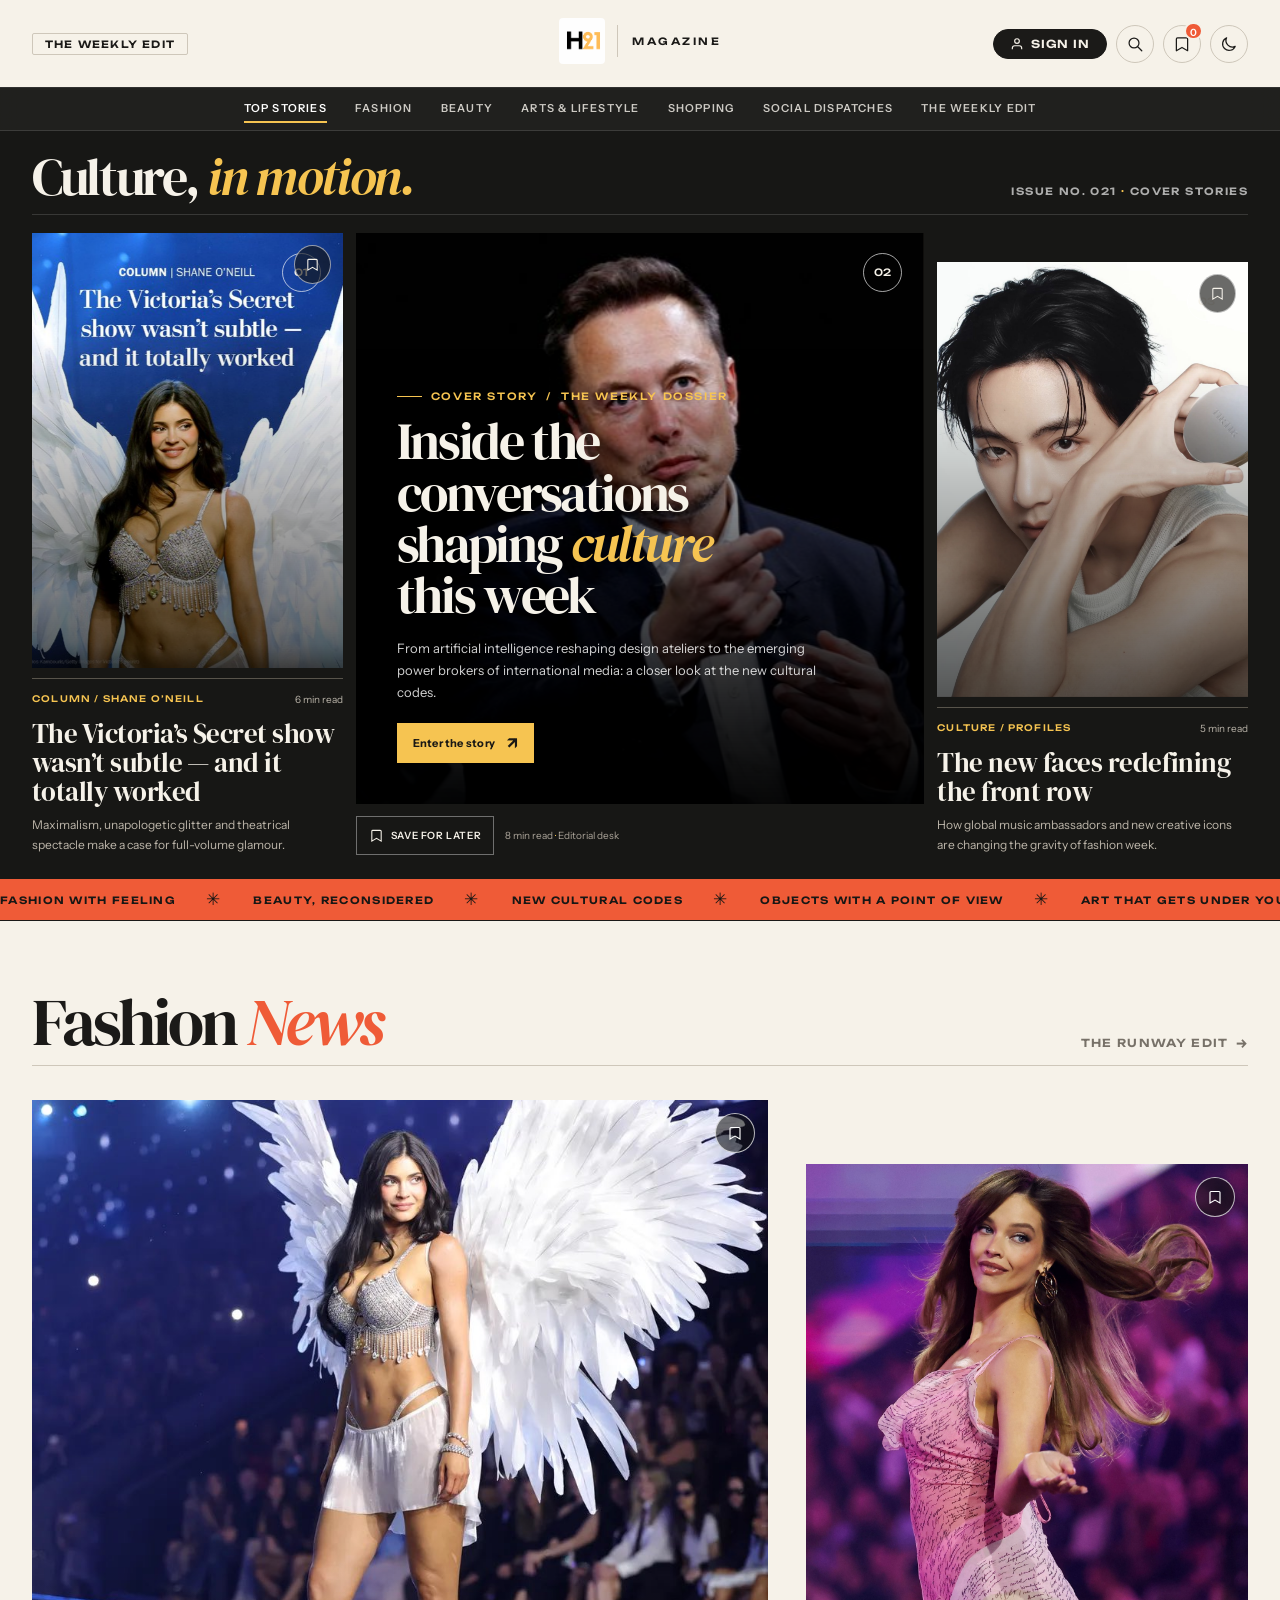
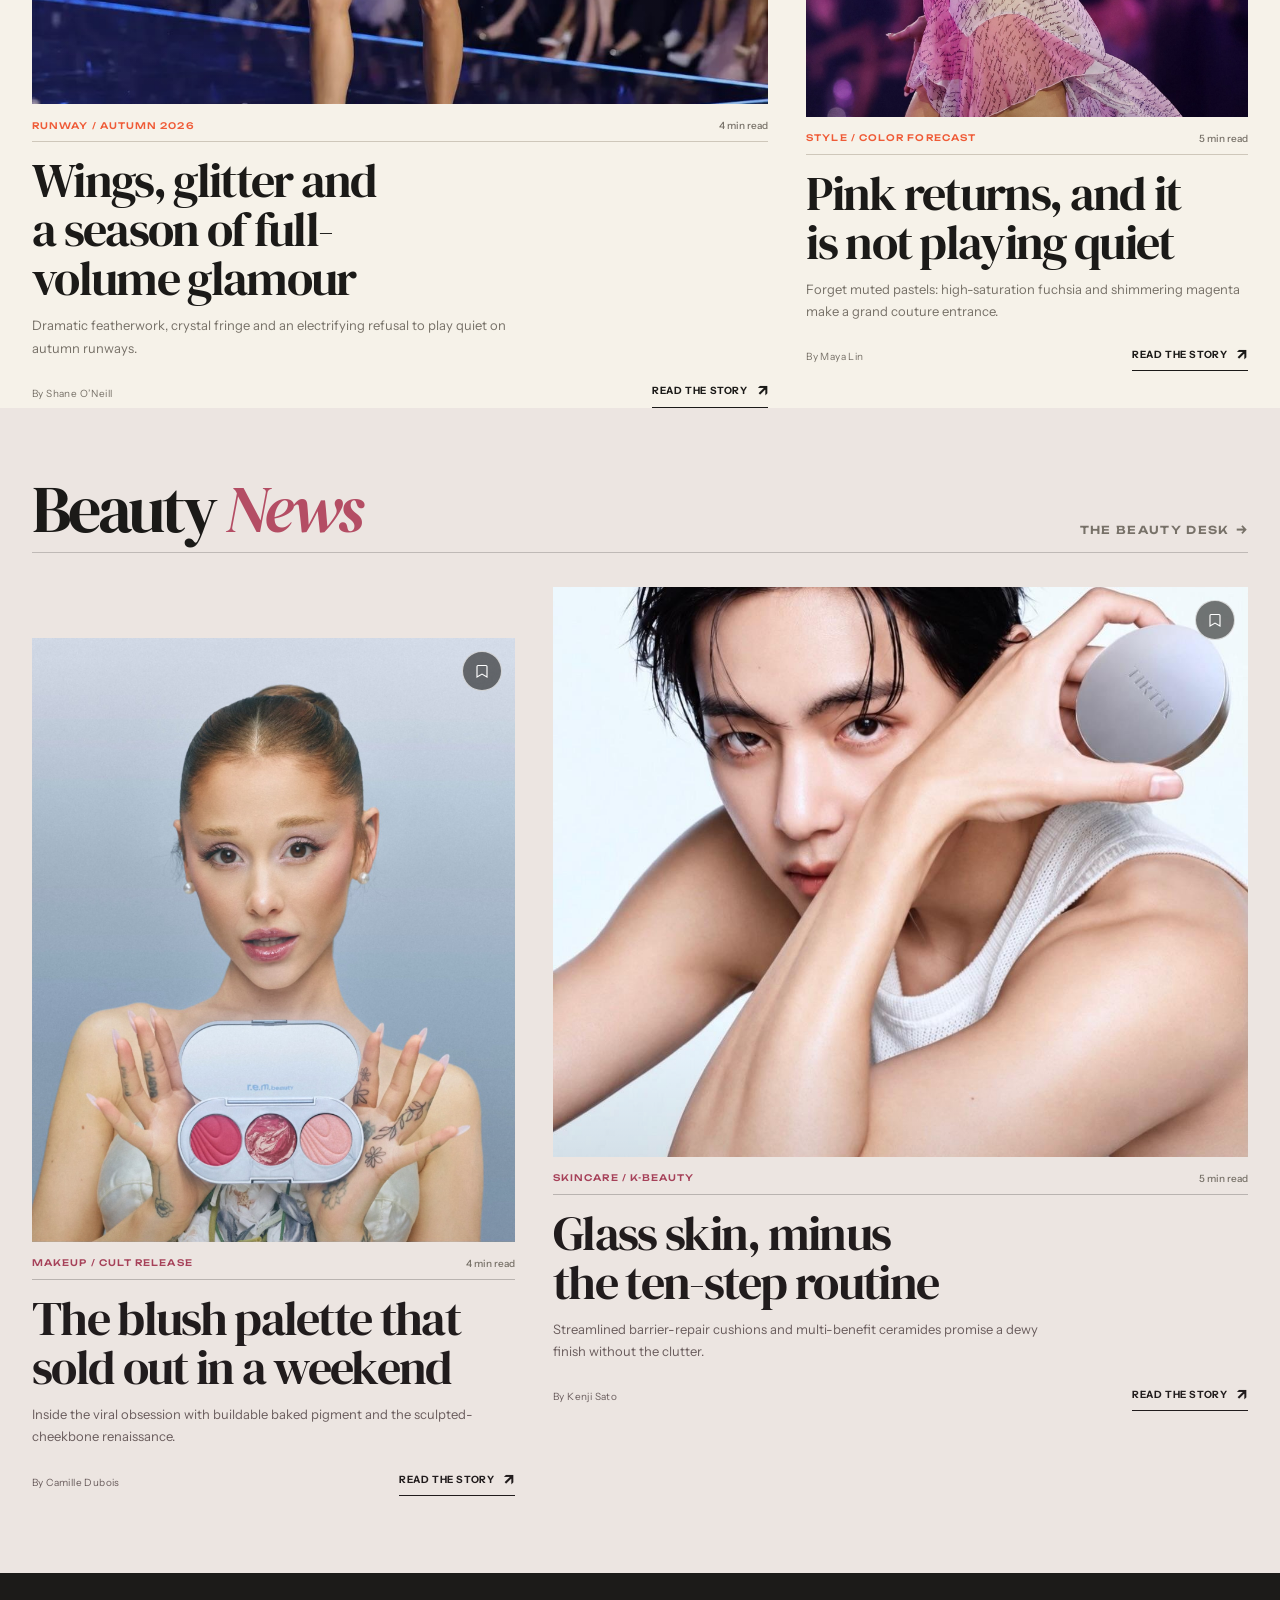
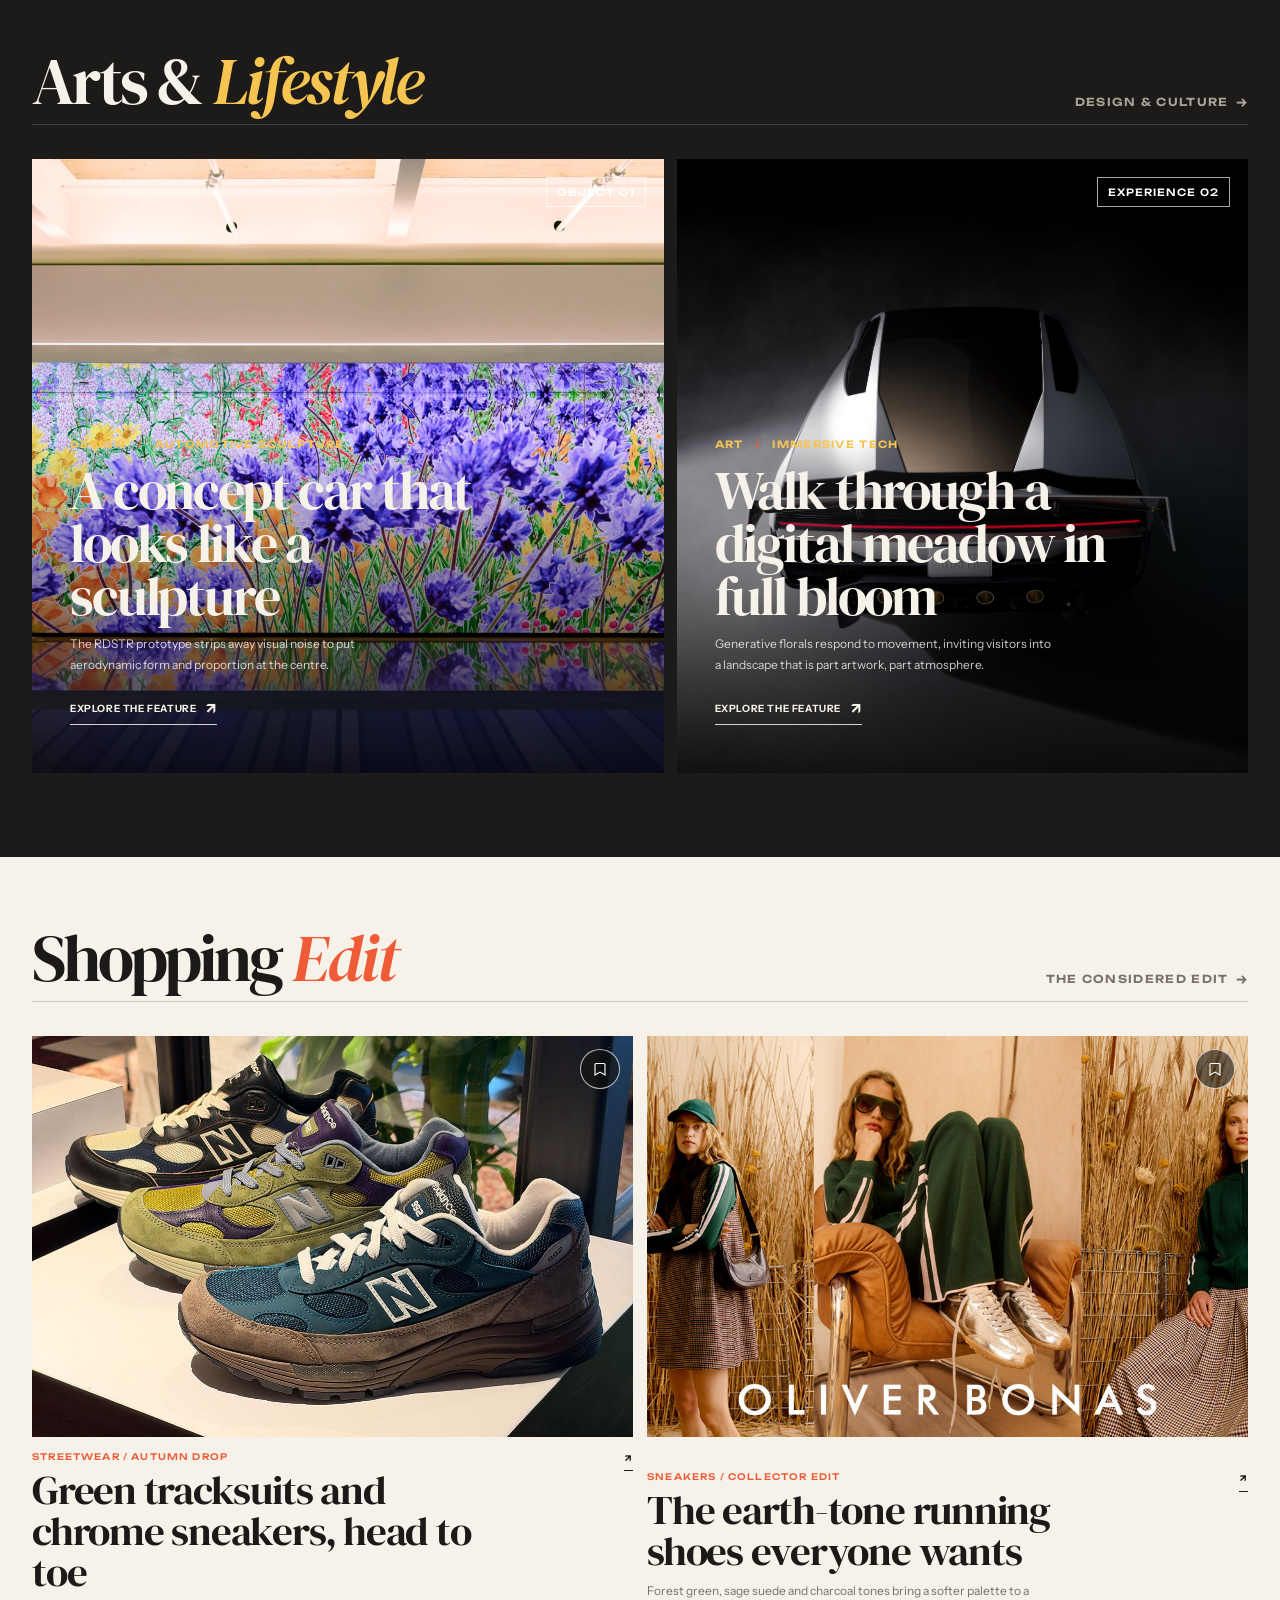
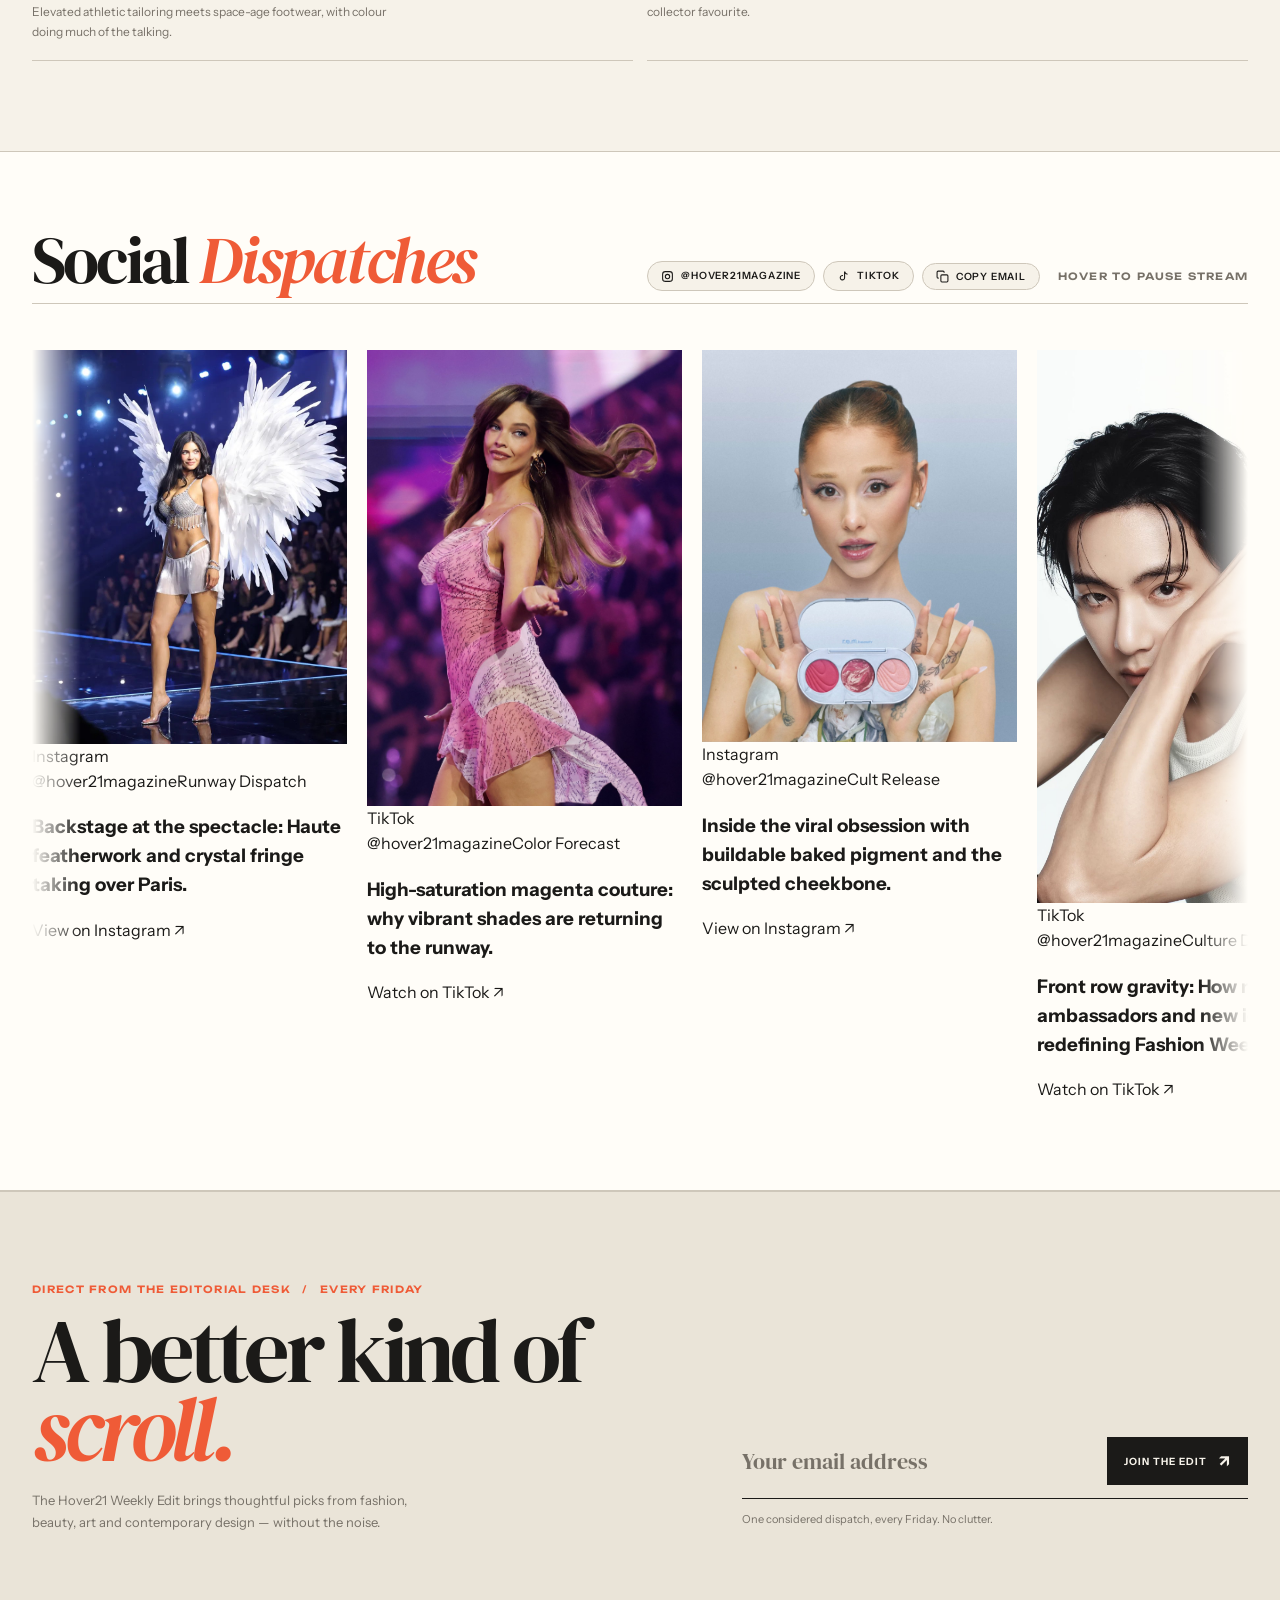
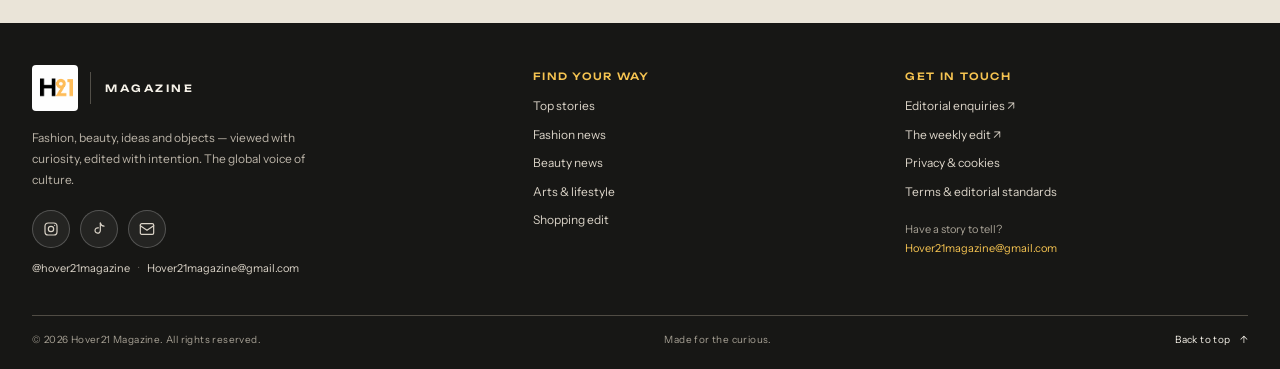
==== commit 2328ab34: "feat: integrate logo, add sign-in modal, article pages, continuous slideshow, and remove interlude" ====
--- a/index.html
+++ b/index.html
@@ -49,64 +49,57 @@
 .eyebrow .dot{color:var(--orange);padding-inline:7px}
 .eyebrow-line{display:flex;align-items:center;gap:11px}
 .eyebrow-line:before{content:"";height:8px;width:8px;background:var(--orange);border-radius:50%;flex:none}
-.edition-bar{background:var(--ink);color:var(--paper);font-size:10px;letter-spacing:.12em;text-transform:uppercase}
-.edition-inner{min-height:34px;display:flex;align-items:center;justify-content:space-between;gap:18px}
-.edition-inner span:nth-child(2){opacity:.72}
-.edition-inner a{font-weight:700;border-bottom:1px solid rgba(255,255,255,.45);padding-bottom:2px}
-.edition-inner a:hover{color:var(--sun);border-color:var(--sun)}
-.masthead{display:flex;align-items:center;justify-content:space-between;gap:24px;padding-block:26px 24px}
-.brand{display:inline-flex;align-items:center;gap:13px;min-width:0}
-.brand-glyph{font:800 clamp(40px,5vw,66px)/.88 var(--display);letter-spacing:-.12em;display:flex;align-items:baseline;white-space:nowrap}
+.masthead{display:grid;grid-template-columns:1fr auto 1fr;align-items:center;gap:16px;padding-block:18px 16px}
+.masthead-left{display:flex;align-items:center;gap:12px;justify-self:start}
+.masthead-center{justify-self:center;text-align:center}
+.masthead-right{justify-self:end;display:flex;align-items:center;gap:8px}
+.edition-badge{display:inline-flex;align-items:center;gap:6px;padding:5px 12px;border:1px solid var(--rule);font:600 10px/1 var(--display);letter-spacing:.12em;text-transform:uppercase;border-radius:2px;color:var(--ink);transition:all .2s var(--ease)}
+.edition-badge:hover{background:var(--ink);color:var(--paper);border-color:var(--ink)}
+.brand{display:inline-flex;align-items:center;gap:12px;min-width:0}
+.brand-logo-img{height:46px;width:auto;object-fit:contain;display:block;border-radius:4px}
+:root[data-theme="dark"] .brand-logo-img{background:#fff;padding:2px 8px;border-radius:4px;filter:brightness(.95)}
+.brand-glyph{font:800 clamp(42px,5.8vw,68px)/.86 var(--display);letter-spacing:-.12em;display:flex;align-items:baseline;white-space:nowrap}
 .brand-glyph .twentyone{letter-spacing:-.1em;background:linear-gradient(115deg,var(--orange),var(--sun));background-clip:text;-webkit-background-clip:text;color:transparent;padding-right:.11em}
-.brand-word{font:600 10px/1.25 var(--display);letter-spacing:.23em;border-left:1px solid var(--rule);padding:10px 0 10px 15px}
-.brand-tagline{font:italic 18px/1.2 var(--serif);color:var(--muted);margin-left:auto;margin-right:30px;white-space:nowrap}
-.header-actions{display:flex;align-items:center;gap:7px}
-.icon-button{width:42px;height:42px;display:grid;place-items:center;background:transparent;border:1px solid var(--rule);border-radius:50%;cursor:pointer;position:relative;transition:background .2s,border-color .2s,transform .2s}
+.brand-word{font:600 10px/1.25 var(--display);letter-spacing:.25em;border-left:1px solid var(--rule);padding:10px 0 10px 14px}
+.header-actions{display:flex;align-items:center;gap:9px}
+.sign-in-btn{display:inline-flex;align-items:center;gap:7px;padding:7px 16px;background:var(--ink);color:var(--paper);border:1px solid var(--ink);border-radius:99px;font:600 11px/1 var(--display);letter-spacing:.08em;text-transform:uppercase;cursor:pointer;transition:all .22s var(--ease);white-space:nowrap}
+.sign-in-btn:hover{background:var(--orange);border-color:var(--orange);color:#fff;transform:translateY(-1px);box-shadow:0 4px 14px rgba(239,91,55,.28)}
+.sign-in-btn svg{width:14px;height:14px;stroke:currentColor;fill:none;stroke-width:2}
+.icon-button{width:38px;height:38px;display:grid;place-items:center;background:transparent;border:1px solid var(--rule);border-radius:50%;cursor:pointer;position:relative;transition:background .2s,border-color .2s,transform .2s}
 .icon-button:hover{background:var(--sun);border-color:var(--sun);transform:translateY(-2px);color:#171715}
-.icon-button svg{width:19px;height:19px;fill:none;stroke:currentColor;stroke-width:1.65;stroke-linecap:round;stroke-linejoin:round}
+.icon-button svg{width:18px;height:18px;fill:none;stroke:currentColor;stroke-width:1.65;stroke-linecap:round;stroke-linejoin:round}
 .count-dot{position:absolute;right:-3px;top:-4px;min-width:18px;height:18px;padding:0 4px;border-radius:99px;background:var(--orange);color:white;font:600 10px/18px var(--sans);text-align:center;border:2px solid var(--paper)}
-.category-nav{position:sticky;top:0;z-index:100;background:var(--nav);color:var(--nav-ink);border-bottom:1px solid rgba(255,255,255,.12)}
-.nav-inner{display:flex;align-items:center;justify-content:space-between;min-height:54px;gap:20px}
-.nav-links{display:flex;align-items:center;gap:clamp(16px,3vw,40px);list-style:none;margin:0;padding:0}
-.nav-links a{display:flex;align-items:center;min-height:54px;font-size:11px;font-weight:600;letter-spacing:.08em;text-transform:uppercase;color:rgba(249,245,237,.75);position:relative;transition:color .18s}
-.nav-links a:after{content:"";position:absolute;left:0;right:0;bottom:12px;height:2px;background:var(--sun);transform:scaleX(0);transform-origin:left;transition:transform .22s var(--ease)}
+.category-nav{position:sticky;top:0;z-index:100;background:rgba(23,23,21,.96);color:var(--nav-ink);border-top:1px solid rgba(255,255,255,.08);border-bottom:1px solid rgba(255,255,255,.12);backdrop-filter:blur(12px);-webkit-backdrop-filter:blur(12px)}
+.nav-inner{display:flex;align-items:center;justify-content:center;min-height:42px;gap:20px;position:relative}
+.nav-links{display:flex;align-items:center;justify-content:center;gap:clamp(14px,2.2vw,32px);list-style:none;margin:0;padding:0;flex-wrap:wrap}
+.nav-links a{display:flex;align-items:center;min-height:42px;font-size:11px;font-weight:600;letter-spacing:.11em;text-transform:uppercase;color:rgba(249,245,237,.8);position:relative;transition:color .18s}
+.nav-links a:after{content:"";position:absolute;left:0;right:0;bottom:7px;height:2px;background:var(--sun);transform:scaleX(0);transform-origin:left;transition:transform .22s var(--ease)}
 .nav-links a:hover,.nav-links a[aria-current="location"]{color:white}
 .nav-links a:hover:after,.nav-links a[aria-current="location"]:after{transform:scaleX(1)}
-.nav-mobile-tools{display:flex;gap:8px;align-items:center}
-.nav-menu-toggle{display:none;width:38px;height:38px;border:1px solid #55534c;border-radius:50%;color:white;background:transparent;place-items:center;cursor:pointer}
+.nav-mobile-tools{display:none;position:absolute;right:0;top:50%;transform:translateY(-50%)}
+.nav-menu-toggle{width:36px;height:36px;border:1px solid #55534c;border-radius:50%;color:white;background:transparent;display:grid;place-items:center;cursor:pointer}
 .menu-toggle-label{display:none}
 .nav-menu-toggle svg{width:18px;height:18px;stroke:currentColor;fill:none;stroke-width:1.8}
-.search-panel{background:var(--nav);color:white;border-top:1px solid #403f3a;padding:17px 0 20px}
+.search-panel{background:var(--nav);color:white;border-top:1px solid #403f3a;padding:14px 0 16px}
 .search-panel-inner{display:flex;align-items:center;gap:14px}
-.search-field{display:flex;align-items:center;gap:12px;flex:1;border-bottom:1px solid #68645c;padding:8px 0 11px;min-width:0}
-.search-field svg{height:20px;width:20px;flex:none;stroke:currentColor;fill:none;stroke-width:1.7}
-.search-field input{background:transparent;border:0;outline:none;color:white;min-width:0;width:100%;font:400 clamp(17px,2vw,24px)/1.3 var(--serif)}
+.search-field{display:flex;align-items:center;gap:12px;flex:1;border-bottom:1px solid #68645c;padding:6px 0 9px;min-width:0}
+.search-field svg{height:18px;width:18px;flex:none;stroke:currentColor;fill:none;stroke-width:1.7}
+.search-field input{background:transparent;border:0;outline:none;color:white;min-width:0;width:100%;font:400 clamp(16px,2vw,22px)/1.3 var(--serif)}
 .search-field input::placeholder{color:#918c82}
 .search-count{color:#bdb6a9;font-size:11px;white-space:nowrap}
 .search-clear{border:0;background:transparent;color:var(--sun);text-decoration:underline;text-underline-offset:4px;cursor:pointer;font-size:12px}
-.search-results-banner{background:var(--sun);color:#1d1b16;padding:20px 0;margin:0}
+.search-results-banner{background:var(--sun);color:#1d1b16;padding:16px 0;margin:0}
 .search-results-inner{display:flex;justify-content:space-between;align-items:center;gap:16px}
 .search-results-inner strong{font:600 clamp(16px,2.3vw,22px)/1.2 var(--display);letter-spacing:-.04em}
 .search-results-inner span{font-size:12px}
 
-/* Opening spread */
-.cover-intro{padding:clamp(36px,6vw,78px) 0 26px}
-.cover-intro .issue-line{display:flex;justify-content:space-between;align-items:center;gap:16px;border-bottom:1px solid var(--rule);padding-bottom:13px}
-.issue-right{font-size:10px;color:var(--muted);letter-spacing:.12em;text-transform:uppercase}
-.cover-intro-row{display:grid;grid-template-columns:minmax(0,1.35fr) minmax(230px,.65fr);align-items:end;gap:clamp(24px,6vw,100px);padding:24px 0 24px}
-.cover-intro h1{font:400 clamp(48px,8vw,112px)/.91 var(--serif);letter-spacing:-.055em;margin:0;max-width:870px}
-.cover-intro h1 em{font-weight:400;color:var(--orange)}
-.cover-intro-copy{max-width:340px;padding-bottom:7px;color:var(--muted);font-size:14px;line-height:1.75}
-.cover-intro-copy p{margin:0 0 15px}
-.cover-intro-copy strong{color:var(--ink);font-weight:600}
-.cover-prompt{display:flex;align-items:center;justify-content:space-between;gap:16px;border-top:1px solid var(--rule);padding-top:12px;color:var(--muted);font-size:10px;letter-spacing:.12em;text-transform:uppercase}
-.cover-prompt .scroll-cue{display:inline-flex;gap:9px;align-items:center;color:var(--ink)}
-.scroll-cue span{display:inline-grid;place-items:center;border:1px solid var(--rule);width:24px;height:24px;border-radius:50%;font-size:14px;line-height:1}
-.top-stage{background:var(--nav);color:#f6f2e9;padding:27px 0 58px;position:relative;overflow:hidden}
-.stage-head{display:flex;align-items:center;justify-content:space-between;gap:20px;padding-bottom:15px;margin-bottom:19px;border-bottom:1px solid #43403a}
-.stage-head h2{font:500 11px/1.3 var(--display);letter-spacing:.16em;text-transform:uppercase;margin:0}
-.stage-head h2 span{color:var(--sun)}
-.stage-head .stage-note{font-size:10px;letter-spacing:.1em;color:#a6a095;text-transform:uppercase}
+/* Cover spread hero: zero wasted space */
+.top-stage{background:var(--nav);color:#f6f2e9;padding:22px 0 24px;position:relative;overflow:hidden}
+.stage-head{display:flex;align-items:baseline;justify-content:space-between;gap:20px;padding-bottom:12px;margin-bottom:18px;border-bottom:1px solid rgba(255,255,255,.14)}
+.stage-head .stage-title{font:400 clamp(30px,4.2vw,52px)/.94 var(--serif);letter-spacing:-.045em;margin:0;color:#f6f2e9}
+.stage-head .stage-title em{font-style:italic;color:var(--sun);font-weight:400}
+.stage-head .stage-note{font:600 10px/1.3 var(--display);letter-spacing:.14em;color:rgba(255,255,255,.65);text-transform:uppercase}
+.stage-head .stage-note span{color:var(--sun)}
 .cover-grid{display:grid;grid-template-columns:.82fr 1.5fr .82fr;gap:13px;align-items:end}
 .cover-story{min-width:0;position:relative;align-self:end}
 .story-media{display:block;position:relative;overflow:hidden;background:#3a3831;isolation:isolate}
@@ -158,16 +151,15 @@
 .ticker-item:after{content:"✳";font:400 17px/1 var(--sans)}
 @keyframes marquee{to{transform:translateX(-50%)}}
 
-/* Editorial sections */
-.editorial-section{padding:clamp(56px,7.5vw,108px) 0 0;scroll-margin-top:66px}
-.section-topline{display:flex;align-items:center;justify-content:space-between;gap:18px;border-bottom:1px solid var(--rule);padding-bottom:13px;margin-bottom:clamp(22px,3vw,40px)}
-.section-num{font:500 10px/1.3 var(--display);letter-spacing:.14em;text-transform:uppercase;color:var(--muted)}
-.section-num strong{color:var(--orange);font-weight:700}
-.section-topline .section-aside{font-size:11px;color:var(--muted);letter-spacing:.06em}
-.section-heading{display:flex;justify-content:space-between;align-items:end;gap:28px;margin-bottom:26px}
-.section-heading h2{font:400 clamp(42px,6.5vw,86px)/.88 var(--serif);letter-spacing:-.05em;margin:0;text-wrap:balance}
-.section-heading h2 em{font-weight:400;color:var(--orange)}
-.section-heading p{margin:0;max-width:300px;color:var(--muted);font-size:13px;line-height:1.7;padding-bottom:5px}
+/* Editorial sections — Clean Vogue Layout */
+.editorial-section{padding:clamp(40px,5.5vw,72px) 0 0;scroll-margin-top:54px}
+.vogue-section-header{display:flex;align-items:flex-end;justify-content:space-between;gap:20px;border-bottom:1px solid var(--rule);padding-bottom:12px;margin-bottom:clamp(20px,2.8vw,34px)}
+.vogue-section-title{font:400 clamp(36px,5.2vw,66px)/.94 var(--serif);letter-spacing:-.045em;margin:0;color:var(--ink)}
+.vogue-section-title em{font-style:italic;color:var(--orange);font-weight:400}
+.vogue-section-action{font:600 11px/1.2 var(--display);letter-spacing:.12em;text-transform:uppercase;color:var(--muted);display:inline-flex;align-items:center;gap:7px;padding-bottom:2px;transition:color .2s}
+.vogue-section-action:hover{color:var(--orange)}
+.vogue-section-action span{font-size:13px;transition:transform .2s}
+.vogue-section-action:hover span{transform:translateX(3px)}
 .article-grid{display:grid;grid-template-columns:1.25fr .75fr;gap:clamp(18px,3vw,38px);align-items:start}
 .article-card{min-width:0;position:relative}
 .article-card .card-media{display:block;overflow:hidden;position:relative;background:var(--paper-deep);isolation:isolate}
@@ -195,19 +187,13 @@
 .article-grid .article-card:nth-child(2) .card-media{aspect-ratio:4/5}
 .article-grid .article-card:nth-child(1) .card-media{aspect-ratio:1.22/1}
 
-/* The interlude */
-.interlude{margin-top:clamp(65px,9vw,124px);background:var(--sun);color:#171715;position:relative;overflow:hidden}
-.interlude-inner{width:var(--page);margin:auto;display:grid;grid-template-columns:.35fr 1fr .35fr;align-items:center;gap:25px;min-height:260px;padding-block:clamp(28px,5vw,62px)}
-.interlude-mark{width:82px;height:82px;border:1px solid rgba(23,23,21,.6);border-radius:50%;display:grid;place-items:center;font:500 12px var(--display);letter-spacing:-.06em;transform:rotate(-12deg)}
-.interlude blockquote{margin:0;font:400 clamp(35px,5.7vw,76px)/.99 var(--serif);letter-spacing:-.045em;max-width:1000px;text-wrap:balance}
-.interlude blockquote em{font-weight:400;color:var(--plum)}
-.interlude-side{align-self:end;text-align:right;font-size:10px;letter-spacing:.12em;text-transform:uppercase;line-height:1.8}
 
 /* Beauty issue */
-.beauty-section{background:#ece5e1;color:#211c1d;margin-top:0;padding-bottom:clamp(56px,7.5vw,108px);position:relative;overflow:hidden}
+.beauty-section{background:#ece5e1;color:#211c1d;margin-top:0;padding-bottom:clamp(44px,6vw,84px);position:relative;overflow:hidden}
 .beauty-section .container{position:relative;z-index:1}
-.beauty-section .section-topline{border-color:rgba(33,28,29,.25)}
-.beauty-section .section-heading h2 em{color:#b44d64}
+.beauty-section .vogue-section-header{border-color:rgba(33,28,29,.22)}
+.beauty-section .vogue-section-title em{color:#b44d64}
+.beauty-section .vogue-section-action:hover{color:#b44d64}
 .beauty-section .article-grid{grid-template-columns:.82fr 1.18fr;align-items:start}
 .beauty-section .article-grid .article-card:nth-child(1){margin-top:clamp(25px,4vw,55px)}
 .beauty-section .article-grid .article-card:nth-child(1) .card-media{aspect-ratio:4/5}
@@ -215,17 +201,17 @@
 .beauty-section .article-grid .article-card:nth-child(2) .card-media{aspect-ratio:1.22/1}
 .beauty-section .card-meta-line{border-color:rgba(33,28,29,.25)}
 .beauty-section .card-meta-line .tag{color:#a64159}
-.beauty-section .byline,.beauty-section .card-dek,.beauty-section .section-num,.beauty-section .section-heading p{color:#6a5d5d}
+.beauty-section .byline,.beauty-section .card-dek{color:#6a5d5d}
 .beauty-section .text-arrow{border-color:#211c1d}
 .beauty-section .article-card h3 a:hover{color:#a64159}
-.beauty-ghost{position:absolute;right:-.04em;top:90px;font:800 clamp(110px,21vw,310px)/.8 var(--display);letter-spacing:-.11em;color:rgba(255,255,255,.24);pointer-events:none;user-select:none}
 
 /* Art and ideas — split image panel */
-.arts-section{background:#1c1b19;color:#f6f2e9;padding:clamp(56px,7.5vw,108px) 0 clamp(60px,8vw,110px);margin-top:0}
-.arts-section .section-topline{border-color:#4a4740}
-.arts-section .section-num{color:#ada69a}
-.arts-section .section-heading h2 em{color:var(--sun)}
-.arts-section .section-heading p{color:#bdb5a8}
+.arts-section{background:#1c1b19;color:#f6f2e9;padding:clamp(44px,6vw,84px) 0 clamp(48px,6.5vw,90px);margin-top:0}
+.arts-section .vogue-section-header{border-color:rgba(255,255,255,.16)}
+.arts-section .vogue-section-title{color:#f6f2e9}
+.arts-section .vogue-section-title em{color:var(--sun)}
+.arts-section .vogue-section-action{color:#aaa396}
+.arts-section .vogue-section-action:hover{color:var(--sun)}
 .arts-grid{display:grid;grid-template-columns:1.05fr .95fr;gap:13px;align-items:stretch}
 .arts-tile{position:relative;min-height:clamp(390px,48vw,670px);overflow:hidden;background:#2b2925;isolation:isolate}
 .arts-tile:after{content:"";position:absolute;inset:20% 0 0;background:linear-gradient(180deg,transparent 32%,rgba(0,0,0,.82));pointer-events:none;z-index:1}
@@ -240,11 +226,8 @@
 .arts-index{position:absolute;z-index:2;right:18px;top:18px;font:500 10px var(--display);letter-spacing:.1em;border:1px solid rgba(255,255,255,.65);padding:8px 10px;color:white}
 
 /* Shopping edit */
-.shopping-section{padding-bottom:clamp(70px,8vw,120px)}
-.shopping-intro{display:grid;grid-template-columns:1fr .8fr;gap:35px;align-items:end;margin-bottom:30px}
-.shopping-intro h2{font:400 clamp(44px,7vw,90px)/.9 var(--serif);letter-spacing:-.05em;margin:0}
-.shopping-intro h2 em{color:var(--orange);font-weight:400}
-.shopping-intro p{max-width:360px;color:var(--muted);font-size:13px;line-height:1.75;margin:0 0 5px auto}
+.shopping-section{padding-bottom:clamp(54px,7vw,96px)}
+.shopping-section .vogue-section-title em{color:var(--orange)}
 .shopping-grid{display:grid;grid-template-columns:1fr 1fr;gap:14px}
 .shopping-card{display:grid;grid-template-columns:1fr;min-width:0}
 .shopping-card .card-media{aspect-ratio:1.5/1;overflow:hidden;position:relative;background:var(--paper-deep)}
@@ -354,8 +337,6 @@
 @media (max-width:720px){
   :root{--page:calc(100% - 32px)}
   html{scroll-padding-top:58px}
-  .edition-inner{min-height:31px;font-size:8px;letter-spacing:.08em;gap:8px}
-  .edition-inner span:nth-child(2){display:none}
   .masthead{padding-block:19px;gap:12px}
   .brand{gap:9px}
   .brand-glyph{font-size:39px}
@@ -407,11 +388,7 @@
   .article-grid .article-card:nth-child(2),.beauty-section .article-grid .article-card:nth-child(1){margin-top:0}
   .article-grid .article-card:nth-child(1) .card-media,.article-grid .article-card:nth-child(2) .card-media,.beauty-section .article-grid .article-card:nth-child(1) .card-media,.beauty-section .article-grid .article-card:nth-child(2) .card-media{aspect-ratio:1.2/1}
   .article-card h3{font-size:clamp(32px,7vw,43px);max-width:20ch}
-  .interlude{margin-top:56px}
-  .interlude-inner{grid-template-columns:auto 1fr;gap:15px;min-height:0;padding-block:32px}
-  .interlude-mark{width:46px;height:46px;font-size:8px}
-  .interlude blockquote{font-size:clamp(34px,8vw,54px)}
-  .interlude-side{grid-column:2;text-align:left;font-size:8px;margin-top:0}
+
   .beauty-ghost{top:200px;font-size:37vw;right:-.1em}
   .beauty-section{padding-bottom:58px}
   .arts-grid{grid-template-columns:1fr;gap:12px}
@@ -438,7 +415,6 @@
 }
 @media (max-width:390px){
   :root{--page:calc(100% - 24px)}
-  .edition-inner a{font-size:8px}
   .cover-feature .feature-content{padding:16px}
   .cover-feature h2{font-size:36px}
   .cover-feature .feature-dek{font-size:11px}
@@ -456,276 +432,74 @@
 }
 
 /* ==========================================================================
-   UI/UX Refinements: Glassmorphism, Elevated Connect Hub & Social Media Strip
+   Vogue Social Media Slideshow Carousel & Refined Social Hub
    ========================================================================== */
-.edition-inner {
-  min-height: 38px;
-  display: flex;
-  align-items: center;
-  justify-content: space-between;
-  gap: 16px;
-  flex-wrap: wrap;
+.social-slideshow-section{padding:clamp(44px,6vw,80px) 0 clamp(44px,6vw,76px);background:var(--surface);border-top:1px solid var(--rule);border-bottom:1px solid var(--rule);position:relative;overflow:hidden}
+.social-header-tools{display:flex;align-items:center;gap:18px;flex-wrap:wrap}
+.social-pills-bar{display:flex;align-items:center;gap:8px;flex-wrap:wrap}
+.social-pill{display:inline-flex;align-items:center;gap:7px;padding:6px 13px;border-radius:99px;font-size:10px;font-weight:600;letter-spacing:.08em;text-transform:uppercase;transition:all .2s var(--ease);border:1px solid var(--rule);background:var(--paper);color:var(--ink);cursor:pointer;text-decoration:none}
+.social-pill svg{width:13px;height:13px;flex:none}
+.social-pill:hover{transform:translateY(-1px);border-color:var(--ink);box-shadow:0 6px 18px rgba(0,0,0,.08)}
+.social-pill.ig-pill:hover{background:#E1306C;color:#fff;border-color:#E1306C}
+.social-pill.tt-pill:hover{background:#000;color:#fff;border-color:#000}
+.social-pill.mail-pill:hover{background:var(--orange);color:#fff;border-color:var(--orange)}
+
+.social-marquee-container{overflow:hidden;position:relative;width:100%;margin-top:28px;padding-block:12px;mask-image:linear-gradient(to right, transparent, #000 4%, #000 96%, transparent);-webkit-mask-image:linear-gradient(to right, transparent, #000 4%, #000 96%, transparent)}
+.social-marquee-track{display:flex;gap:20px;width:max-content;animation:socialContinuousScroll 36s linear infinite;will-change:transform}
+.social-marquee-container:hover .social-marquee-track{animation-play-state:paused}
+@keyframes socialContinuousScroll{0%{transform:translateX(0)} 100%{transform:translateX(-50%)}}
+.social-slide{width:315px;flex:0 0 315px;box-sizing:border-box}
+
+/* Auth Dialog Modal */
+dialog{padding:0;border:0;background:transparent;color:var(--ink);margin:auto}
+dialog::backdrop{background:rgba(10,10,9,.75);backdrop-filter:blur(6px)}
+.auth-dialog{width:min(440px, calc(100% - 32px));background:var(--paper);border-radius:4px;box-shadow:0 28px 80px rgba(0,0,0,.35);overflow:hidden;border:1px solid var(--rule)}
+.auth-shell{padding:36px 32px}
+.auth-top{display:flex;align-items:center;justify-content:space-between;margin-bottom:20px}
+.auth-title{font:400 32px/1 var(--serif);margin:0;letter-spacing:-.03em}
+.auth-close-btn{width:36px;height:36px;border-radius:50%;border:1px solid var(--rule);background:transparent;cursor:pointer;display:grid;place-items:center}
+.auth-close-btn:hover{background:var(--sun);border-color:var(--sun)}
+.auth-close-btn svg{width:16px;height:16px;stroke:currentColor;fill:none;stroke-width:2}
+.auth-tabs{display:grid;grid-template-columns:1fr 1fr;border-bottom:1px solid var(--rule);margin-bottom:24px}
+.auth-tab{background:transparent;border:0;padding:10px;font:600 12px var(--display);letter-spacing:.1em;text-transform:uppercase;cursor:pointer;color:var(--muted);border-bottom:2px solid transparent}
+.auth-tab.active{color:var(--ink);border-bottom-color:var(--orange)}
+.auth-form{display:flex;flex-direction:column;gap:16px}
+.auth-field label{display:block;font:600 11px var(--display);letter-spacing:.08em;text-transform:uppercase;margin-bottom:6px;color:var(--muted)}
+.auth-field input{width:100%;padding:11px 14px;background:var(--surface);border:1px solid var(--rule);border-radius:2px;font:inherit;color:var(--ink);outline:none}
+.auth-field input:focus{border-color:var(--orange)}
+.auth-extras{display:flex;align-items:center;justify-content:space-between;font-size:12px}
+.auth-extras a{color:var(--orange);text-decoration:underline}
+.auth-submit-btn{padding:13px;background:var(--ink);color:var(--paper);border:0;border-radius:2px;font:600 12px var(--display);letter-spacing:.12em;text-transform:uppercase;cursor:pointer;margin-top:6px;transition:background .2s}
+.auth-submit-btn:hover{background:var(--orange);color:#fff}
+.auth-divider{text-align:center;position:relative;margin-block:16px;font-size:11px;color:var(--muted);text-transform:uppercase;letter-spacing:.1em}
+.auth-divider::before{content:"";position:absolute;left:0;right:0;top:50%;height:1px;background:var(--rule);z-index:0}
+.auth-divider span{background:var(--paper);padding-inline:10px;position:relative;z-index:1}
+.social-auth-btn{display:flex;align-items:center;justify-content:center;gap:10px;width:100%;padding:11px;background:var(--surface);border:1px solid var(--rule);border-radius:2px;font:600 12px var(--sans);cursor:pointer;transition:background .2s}
+.social-auth-btn:hover{background:var(--paper-deep);border-color:var(--ink)}
+.social-auth-btn svg{width:16px;height:16px}
+
+/* Footer Social Hub */
+.footer-social-hub{margin-top:20px;display:flex;flex-direction:column;gap:12px}
+.footer-social-icons{display:flex;align-items:center;gap:10px}
+.footer-icon-btn{width:38px;height:38px;border-radius:50%;border:1px solid rgba(255,255,255,.22);background:rgba(255,255,255,.06);color:#dad3c7;display:grid;place-items:center;text-decoration:none;transition:all .2s var(--ease);flex:none}
+.footer-icon-btn svg{width:16px!important;height:16px!important;fill:none!important;stroke:currentColor!important;stroke-width:1.8!important;display:block}
+.footer-icon-btn:hover{background:var(--sun);border-color:var(--sun);color:#171715;transform:translateY(-2px)}
+.footer-handles{font-size:11px;color:#a6a094;display:flex;align-items:center;gap:8px;flex-wrap:wrap}
+.footer-handles a{color:#dad3c7;transition:color .18s;text-decoration:none}
+.footer-handles a:hover{color:var(--sun);text-decoration:underline}
+.dot-sep{opacity:.5}
+
+@media (max-width:1040px){
+  .social-slide{flex:0 0 calc((100% - 18px) / 2)}
 }
-.edition-left {
-  display: flex;
-  align-items: center;
-  gap: 10px;
-}
-.edition-divider { opacity: 0.5; }
-.edition-social-strip {
-  display: flex;
-  align-items: center;
-  gap: 8px;
-  margin-left: auto;
-}
-.edition-pill {
-  display: inline-flex;
-  align-items: center;
-  gap: 6px;
-  padding: 3px 10px;
-  border-radius: 99px;
-  background: rgba(255,255,255,0.08);
-  border: 1px solid rgba(255,255,255,0.18);
-  font-size: 10px;
-  font-weight: 600;
-  letter-spacing: 0.06em;
-  text-transform: none;
-  color: var(--paper);
-  transition: all 0.22s var(--ease);
-}
-.edition-pill:hover {
-  background: var(--sun);
-  border-color: var(--sun);
-  color: #171715;
-  transform: translateY(-1px);
-}
-.edition-cta {
-  font-weight: 700;
-  border-bottom: 1px solid rgba(255,255,255,.45);
-  padding-bottom: 2px;
-  margin-left: 6px;
-  font-size: 10px;
-  letter-spacing: .1em;
-}
-.edition-cta:hover { color: var(--sun); border-color: var(--sun); }
-
-/* Glassmorphic Sticky Nav */
-.category-nav {
-  backdrop-filter: blur(12px);
-  -webkit-backdrop-filter: blur(12px);
-  background: rgba(23, 23, 21, 0.94);
-  box-shadow: 0 4px 20px rgba(0,0,0,0.06);
-}
-
-
-/* Robust Footer Social Hub */
-.footer-social-hub {
-  margin-top: 22px;
-  display: flex;
-  flex-direction: column;
-  gap: 12px;
-}
-.footer-social-icons {
-  display: flex;
-  align-items: center;
-  gap: 10px;
-}
-.footer-icon-btn {
-  width: 40px;
-  height: 40px;
-  border-radius: 50%;
-  border: 1px solid rgba(255,255,255,0.22);
-  background: rgba(255,255,255,0.06);
-  color: #dad3c7;
-  display: grid;
-  place-items: center;
-  text-decoration: none;
-  transition: all 0.22s var(--ease);
-  flex: none;
-}
-.footer-icon-btn svg {
-  width: 18px !important;
-  height: 18px !important;
-  max-width: 18px !important;
-  max-height: 18px !important;
-  fill: none !important;
-  stroke: currentColor !important;
-  stroke-width: 1.8 !important;
-  display: block;
-}
-.footer-icon-btn:hover {
-  background: var(--sun);
-  border-color: var(--sun);
-  color: #171715;
-  transform: translateY(-2px);
-}
-.footer-handles {
-  font-size: 12px;
-  color: #a6a094;
-  display: flex;
-  align-items: center;
-  gap: 8px;
-  flex-wrap: wrap;
-}
-.footer-handles a {
-  color: #dad3c7;
-  transition: color 0.18s;
-  text-decoration: none;
-}
-.footer-handles a:hover {
-  color: var(--sun);
-  text-decoration: underline;
-}
-.dot-sep {
-  opacity: 0.5;
-}
-
-/* Simple & Elegant Social / Contact Connect Styles */
-.connect-section {
-  padding: clamp(48px, 6vw, 84px) 0 clamp(40px, 5vw, 70px);
-  background: var(--surface);
-  border-top: 1px solid var(--rule);
-}
-.connect-simple-header {
-  display: flex;
-  justify-content: space-between;
-  align-items: flex-end;
-  gap: 20px;
-  margin-bottom: clamp(28px, 4vw, 44px);
-  flex-wrap: wrap;
-}
-.connect-simple-header h2 {
-  font: 400 clamp(36px, 5vw, 64px)/.95 var(--serif);
-  letter-spacing: -.04em;
-  margin: 6px 0 0;
-}
-.connect-simple-header h2 em {
-  color: var(--orange);
-  font-style: italic;
-}
-.connect-simple-header p {
-  color: var(--muted);
-  font-size: 13px;
-  max-width: 360px;
-  line-height: 1.6;
-  margin: 0;
-}
-.connect-simple-grid {
-  display: grid;
-  grid-template-columns: repeat(3, 1fr);
-  gap: 16px;
-}
-.simple-social-card {
-  display: flex;
-  align-items: center;
-  gap: 16px;
-  padding: 18px 22px;
-  background: var(--paper);
-  border: 1px solid var(--rule);
-  border-radius: 4px;
-  transition: all 0.25s var(--ease);
-  color: var(--ink);
-  text-decoration: none;
-}
-.simple-social-card:hover {
-  transform: translateY(-3px);
-  border-color: var(--ink);
-  box-shadow: 0 12px 30px rgba(0,0,0,0.06);
-}
-.simple-logo-wrap {
-  width: 48px;
-  height: 48px;
-  border-radius: 50%;
-  display: grid;
-  place-items: center;
-  flex: none;
-  background: var(--surface);
-  border: 1px solid var(--rule);
-  transition: transform 0.25s var(--ease), background 0.2s, color 0.2s;
-}
-.simple-social-card:hover .simple-logo-wrap {
-  transform: scale(1.08);
-}
-.simple-logo-wrap svg {
-  width: 22px;
-  height: 22px;
-  fill: none;
-  stroke: currentColor;
-  stroke-width: 1.8;
-  stroke-linecap: round;
-  stroke-linejoin: round;
-}
-.simple-logo-wrap.ig-wrap { color: #E1306C; }
-.simple-social-card:hover .simple-logo-wrap.ig-wrap { background: #E1306C; color: #FFF; border-color: #E1306C; }
-.simple-logo-wrap.tt-wrap { color: var(--ink); }
-.simple-social-card:hover .simple-logo-wrap.tt-wrap { background: #000; color: #FFF; border-color: #000; }
-.simple-logo-wrap.mail-wrap { color: var(--orange); }
-.simple-social-card:hover .simple-logo-wrap.mail-wrap { background: var(--orange); color: #FFF; border-color: var(--orange); }
-
-.simple-card-info {
-  display: flex;
-  flex-direction: column;
-  gap: 3px;
-  min-width: 0;
-  flex: 1;
-}
-.simple-platform-name {
-  font: 600 10px/1.2 var(--display);
-  letter-spacing: .12em;
-  text-transform: uppercase;
-  color: var(--muted);
-}
-.simple-handle {
-  font: 500 clamp(14px, 1.3vw, 17px)/1.3 var(--serif);
-  color: var(--ink);
-  white-space: nowrap;
-  overflow: hidden;
-  text-overflow: ellipsis;
-}
-.simple-arrow {
-  font-size: 18px;
-  color: var(--muted);
-  transition: transform 0.2s, color 0.2s;
-  flex: none;
-}
-.simple-social-card:hover .simple-arrow {
-  color: var(--orange);
-  transform: translate(3px, -3px);
-}
-.simple-copy-btn {
-  display: inline-flex;
-  align-items: center;
-  gap: 6px;
-  padding: 6px 12px;
-  border: 1px solid var(--rule);
-  background: var(--surface);
-  border-radius: 2px;
-  font-size: 10px;
-  font-weight: 700;
-  letter-spacing: .06em;
-  text-transform: uppercase;
-  cursor: pointer;
-  color: var(--ink);
-  transition: all 0.2s;
-  flex: none;
-}
-.simple-copy-btn:hover {
-  background: var(--sun);
-  border-color: var(--sun);
-  color: #171715;
-}
-
-@media (max-width: 980px) {
-  .connect-simple-grid {
-    grid-template-columns: 1fr;
-  }
-}
-  .edition-pill span {
-    display: none;
-  }
-  .edition-pill {
-    padding: 4px 8px;
-  }
+@media (max-width:720px){
+  .masthead{grid-template-columns:auto 1fr auto;gap:8px;padding-block:14px 12px}
+  .edition-badge{display:none}
+  .nav-mobile-tools{display:flex}
+  .social-slide{flex:0 0 100%}
+  .social-header-tools{width:100%;justify-content:space-between}
+  .social-pills-bar{width:100%;overflow-x:auto;padding-bottom:4px}
+  .social-pill{white-space:nowrap}
 }
 
 </style>
@@ -734,37 +508,21 @@
 <a class="skip-link" href="#main-content">Skip to the stories</a>
 <div class="scroll-progress" id="scroll-progress" aria-hidden="true"></div>
 <header class="site-header" id="page-top">
-  <div class="edition-bar">
-    <div class="container edition-inner">
-      <div class="edition-left">
-        <span>Hover21 <b>—</b> International culture desk</span>
-        <span class="edition-divider">·</span>
-        <span class="edition-issue">Issue No. 021 <b>·</b> Saturday, October 24, 2026</span>
-      </div>
-      <div class="edition-social-strip">
-        <a class="edition-pill" href="https://www.instagram.com/hover21magazine?xtok=cXI0bmxqN3pwZmQ0&amp;utm_source=qr" target="_blank" rel="noopener noreferrer" title="Instagram: @hover21magazine" aria-label="Instagram">
-          <svg viewBox="0 0 24 24" width="13" height="13" fill="none" stroke="currentColor" stroke-width="2" aria-hidden="true"><rect x="3" y="3" width="18" height="18" rx="5"></rect><circle cx="12" cy="12" r="4"></circle><path d="M17.5 6.5h.01"></path></svg>
-          <span>Instagram</span>
-        </a>
-        <a class="edition-pill" href="https://www.tiktok.com/@hover21magazine?_r=1&amp;_t=ZG-9AjygvD8MzI" target="_blank" rel="noopener noreferrer" title="TikTok: @hover21magazine" aria-label="TikTok">
-          <svg viewBox="0 0 24 24" width="13" height="13" fill="none" stroke="currentColor" stroke-width="2" aria-hidden="true"><path d="M14 3v11.2a4 4 0 1 1-3-3.8"></path><path d="M14 3c.7 3 2.6 4.5 5.5 4.7"></path></svg>
-          <span>TikTok</span>
-        </a>
-        <a class="edition-pill" href="mailto:Hover21magazine@gmail.com" title="Email: Hover21magazine@gmail.com" aria-label="Email">
-          <svg viewBox="0 0 24 24" width="13" height="13" fill="none" stroke="currentColor" stroke-width="2" aria-hidden="true"><rect x="2" y="4" width="20" height="16" rx="2"></rect><path d="m22 7-10 7L2 7"></path></svg>
-          <span>Email</span>
-        </a>
-        <a class="edition-cta" href="#connect">Connect <span aria-hidden="true">↓</span></a>
-      </div>
-    </div>
-  </div>
   <div class="container masthead">
-    <a class="brand" href="#page-top" aria-label="Hover21 Magazine home">
-      <span class="brand-glyph" aria-hidden="true">H<span class="twentyone">21</span></span>
-      <span class="brand-word">MAGAZINE</span>
-    </a>
-    <div class="brand-tagline">The global voice of culture.</div>
-    <div class="header-actions" aria-label="Magazine tools">
+    <div class="masthead-left">
+      <a class="edition-badge" href="#newsletter">The Weekly Edit</a>
+    </div>
+    <div class="masthead-center">
+      <a class="brand" href="index.html" aria-label="Hover21 Magazine home">
+        <img src="assets/images/h21_logo.png" alt="Hover21 Logo" class="brand-logo-img">
+        <span class="brand-word">MAGAZINE</span>
+      </a>
+    </div>
+    <div class="masthead-right header-actions" aria-label="Magazine tools">
+      <button class="sign-in-btn" id="sign-in-btn" type="button" aria-label="Sign in to your account">
+        <svg viewBox="0 0 24 24"><path d="M20 21v-2a4 4 0 0 0-4-4H8a4 4 0 0 0-4 4v2"></path><circle cx="12" cy="7" r="4"></circle></svg>
+        <span id="sign-in-text">Sign In</span>
+      </button>
       <button class="icon-button" id="search-toggle" type="button" aria-label="Open story search" aria-expanded="false" aria-controls="search-panel" title="Search stories">
         <svg viewBox="0 0 24 24" aria-hidden="true"><circle cx="10.7" cy="10.7" r="6.6"></circle><path d="m16 16 5 5"></path></svg>
       </button>
@@ -785,7 +543,7 @@
         <li><a href="#beauty">Beauty</a></li>
         <li><a href="#arts">Arts &amp; lifestyle</a></li>
         <li><a href="#shopping">Shopping</a></li>
-        <li><a href="#connect">Connect &amp; Desk</a></li>
+        <li><a href="#connect">Social dispatches</a></li>
         <li><a href="#newsletter">The weekly edit</a></li>
       </ul>
       <div class="nav-mobile-tools">
@@ -811,63 +569,51 @@
   <div id="search-results-banner" class="search-results-banner" hidden>
     <div class="container search-results-inner"><strong id="search-results-title">THE SEARCH EDIT</strong><span id="search-results-detail"></span></div>
   </div>
-  <section class="cover-intro container reveal" aria-labelledby="issue-title">
-    <div class="issue-line">
-      <div class="eyebrow-line eyebrow">A point of view, not a feed</div>
-      <div class="issue-right">No. 021 <span class="dot">/</span> The culture issue</div>
-    </div>
-    <div class="cover-intro-row">
-      <h1 id="issue-title">Culture,<br><em>in motion.</em></h1>
-      <div class="cover-intro-copy">
-        <p>Fashion, beauty, art and the ideas that refuse to sit still. A considered look at the people, details and objects shaping the conversation.</p>
-        <p><strong>Hover21 Magazine.</strong> The global voice of culture, with a little more feeling and a little less noise.</p>
-      </div>
-    </div>
-    <div class="cover-prompt"><span>Stories with a point of view</span><a class="scroll-cue" href="#top-stories">Explore this issue <span aria-hidden="true">↓</span></a></div>
-  </section>
 
   <section class="top-stage" id="top-stories" aria-labelledby="top-stories-title">
     <div class="container">
-      <div class="stage-head"><h2 id="top-stories-title">The <span>cover</span> spread</h2><div class="stage-note">Three stories to start the conversation <span aria-hidden="true">↘</span></div></div>
+      <div class="stage-head">
+        <h1 id="top-stories-title" class="stage-title">Culture, <em>in motion.</em></h1>
+        <div class="stage-note">Issue No. 021 <span class="dot">·</span> Cover Stories</div>
+      </div>
       <div class="cover-grid" id="cover-grid">
         <article class="cover-story cover-side story-card" data-story-id="vs-show" data-kind="Column" data-search-text="victoria secret runway shane oneill wings glitter glamour maximalism spectacle fashion">
-          <a class="story-media" href="#story-vs-show" data-open-story="vs-show" aria-label="Read: The Victoria’s Secret show wasn’t subtle — and it totally worked">
+          <a class="story-media" href="article.html?id=vs-show" data-open-story="vs-show" aria-label="Read: The Victoria’s Secret show wasn’t subtle — and it totally worked">
             <img src="assets/images/hero_column.png" alt="Editorial cover image of a runway model in feathered white wings, with the column headline printed into the image" fetchpriority="high">
             <span class="feature-index" aria-hidden="true">01</span>
           </a>
           <div class="cover-side-meta"><span class="kind">Column <span class="dot">/</span> Shane O’Neill</span><span class="author">6 min read</span></div>
-          <h3><a href="#story-vs-show" data-open-story="vs-show">The Victoria’s Secret show wasn’t subtle — and it totally worked</a></h3>
+          <h3><a href="article.html?id=vs-show" data-open-story="vs-show">The Victoria’s Secret show wasn’t subtle — and it totally worked</a></h3>
           <p class="mini-dek">Maximalism, unapologetic glitter and theatrical spectacle make a case for full-volume glamour.</p>
           <button class="save-button cover-small-save" type="button" data-save-story="vs-show" aria-label="Save this column to your reading list" title="Save story"><svg viewBox="0 0 24 24" aria-hidden="true"><path d="M6 3.8h12a1.5 1.5 0 0 1 1.5 1.5V21l-7.5-4.4L4.5 21V5.3A1.5 1.5 0 0 1 6 3.8Z"></path></svg><span>Save</span></button>
         </article>
         <article class="cover-story cover-feature story-card" data-story-id="culture-conversations" data-kind="Cover story" data-search-text="culture conversations artificial intelligence design ateliers emerging media power brokers weekly dossier">
           <div class="feature-visual">
-            <a class="story-media" href="#story-culture-conversations" data-open-story="culture-conversations" aria-label="Read: Inside the conversations shaping culture this week">
+            <a class="story-media" href="article.html?id=culture-conversations" data-open-story="culture-conversations" aria-label="Read: Inside the conversations shaping culture this week">
               <img src="assets/images/hero_cover.png" alt="A technology entrepreneur speaking and gesturing in a dark suit" fetchpriority="high">
               <span class="feature-index" aria-hidden="true">02</span>
             </a>
             <div class="feature-content">
               <div class="story-kicker">Cover story <span aria-hidden="true">/</span> The weekly dossier</div>
-              <h2><a href="#story-culture-conversations" data-open-story="culture-conversations">Inside the conversations shaping <em>culture</em> this week</a></h2>
+              <h2><a href="article.html?id=culture-conversations" data-open-story="culture-conversations">Inside the conversations shaping <em>culture</em> this week</a></h2>
               <p class="feature-dek">From artificial intelligence reshaping design ateliers to the emerging power brokers of international media: a closer look at the new cultural codes.</p>
-              <a class="read-link" href="#story-culture-conversations" data-open-story="culture-conversations">Enter the story <span aria-hidden="true">↗</span></a>
+              <a class="read-link" href="article.html?id=culture-conversations" data-open-story="culture-conversations">Enter the story <span aria-hidden="true">↗</span></a>
             </div>
           </div>
           <div class="story-actions" style="padding-top:12px"><button class="save-button" type="button" data-save-story="culture-conversations" aria-label="Save cover story to your reading list"><svg viewBox="0 0 24 24" aria-hidden="true"><path d="M6 3.8h12a1.5 1.5 0 0 1 1.5 1.5V21l-7.5-4.4L4.5 21V5.3A1.5 1.5 0 0 1 6 3.8Z"></path></svg><span>Save for later</span></button><span style="font-size:10px;color:#aaa398">8 min read <span style="color:var(--sun)">·</span> Editorial desk</span></div>
         </article>
         <article class="cover-story cover-side story-card" data-story-id="front-row-faces" data-kind="Culture" data-search-text="front row faces culture profiles global music ambassadors gen z creative icons paris fashion week">
-          <a class="story-media" href="#story-front-row-faces" data-open-story="front-row-faces" aria-label="Read: The new faces redefining the front row">
+          <a class="story-media" href="article.html?id=front-row-faces" data-open-story="front-row-faces" aria-label="Read: The new faces redefining the front row">
             <img src="assets/images/hero_culture.png" alt="Close-up fashion portrait of a young man holding a pale round object" fetchpriority="high">
             <span class="feature-index" aria-hidden="true">03</span>
           </a>
           <div class="cover-side-meta"><span class="kind">Culture <span class="dot">/</span> Profiles</span><span class="author">5 min read</span></div>
-          <h3><a href="#story-front-row-faces" data-open-story="front-row-faces">The new faces redefining the front row</a></h3>
+          <h3><a href="article.html?id=front-row-faces" data-open-story="front-row-faces">The new faces redefining the front row</a></h3>
           <p class="mini-dek">How global music ambassadors and new creative icons are changing the gravity of fashion week.</p>
           <button class="save-button cover-small-save" type="button" data-save-story="front-row-faces" aria-label="Save this culture profile to your reading list" title="Save story"><svg viewBox="0 0 24 24" aria-hidden="true"><path d="M6 3.8h12a1.5 1.5 0 0 1 1.5 1.5V21l-7.5-4.4L4.5 21V5.3A1.5 1.5 0 0 1 6 3.8Z"></path></svg><span>Save</span></button>
         </article>
       </div>
       <div id="hero-no-results" class="no-results" hidden>No cover stories match this search. Try another word.</div>
-      <div class="top-stage-bottom"><strong>Hover21 / A magazine of now</strong><span>Look closer. Think further.</span><span>Keep scrolling ↓</span></div>
     </div>
   </section>
 
@@ -879,57 +625,53 @@
   </div>
 
   <section class="editorial-section container" id="fashion" aria-labelledby="fashion-title" data-editorial-section>
-    <div class="section-topline"><div class="section-num"><strong>01</strong> <span class="dot">/</span> The runway edit</div><div class="section-aside">A little drama goes a long way.</div></div>
-    <div class="section-heading"><h2 id="fashion-title">Fashion <em>News</em></h2><p>The silhouette, the statement, the split-second when clothes become a whole mood.</p></div>
+    <div class="vogue-section-header">
+      <h2 id="fashion-title" class="vogue-section-title">Fashion <em>News</em></h2>
+      <a class="vogue-section-action" href="#fashion">The Runway Edit <span>→</span></a>
+    </div>
     <div class="article-grid">
       <article class="article-card story-card reveal" data-story-id="runway-wings" data-kind="Runway" data-search-text="wings glitter autumn runway full volume glamour dramatic featherwork crystal fringe theatrical spectacle shane oneill">
-        <a class="card-media" href="#story-runway-wings" data-open-story="runway-wings" aria-label="Read: Wings, glitter and a season of full-volume glamour"><img src="assets/images/fashion_wings.png" alt="Model in an extravagant feathered white-wing look on a blue-lit runway" loading="lazy"></a>
+        <a class="card-media" href="article.html?id=runway-wings" data-open-story="runway-wings" aria-label="Read: Wings, glitter and a season of full-volume glamour"><img src="assets/images/fashion_wings.png" alt="Model in an extravagant feathered white-wing look on a blue-lit runway" loading="lazy"></a>
         <div class="card-meta-line"><span class="tag">Runway <span class="dot">/</span> Autumn 2026</span><span class="read-time">4 min read</span></div>
-        <h3><a href="#story-runway-wings" data-open-story="runway-wings">Wings, glitter and a season of full-volume glamour</a></h3>
+        <h3><a href="article.html?id=runway-wings" data-open-story="runway-wings">Wings, glitter and a season of full-volume glamour</a></h3>
         <p class="card-dek">Dramatic featherwork, crystal fringe and an electrifying refusal to play quiet on autumn runways.</p>
-        <div class="card-footer"><span class="byline">By Shane O’Neill</span><a class="text-arrow" href="#story-runway-wings" data-open-story="runway-wings">Read the story <span aria-hidden="true">↗</span></a></div>
+        <div class="card-footer"><span class="byline">By Shane O’Neill</span><a class="text-arrow" href="article.html?id=runway-wings" data-open-story="runway-wings">Read the story <span aria-hidden="true">↗</span></a></div>
         <button class="save-float" type="button" data-save-story="runway-wings" aria-label="Save runway story"><svg viewBox="0 0 24 24" aria-hidden="true"><path d="M6 3.8h12a1.5 1.5 0 0 1 1.5 1.5V21l-7.5-4.4L4.5 21V5.3A1.5 1.5 0 0 1 6 3.8Z"></path></svg></button>
       </article>
       <article class="article-card story-card reveal" data-story-id="pink-statement" data-kind="Style" data-search-text="pink statement color forecast fuchsia magenta couture shimmering stage maya lin">
-        <a class="card-media" href="#story-pink-statement" data-open-story="pink-statement" aria-label="Read: Pink returns, and it is not playing quiet"><img src="assets/images/fashion_pink.png" alt="Performer in a vivid pink sparkling dress against a purple-lit stage" loading="lazy"></a>
+        <a class="card-media" href="article.html?id=pink-statement" data-open-story="pink-statement" aria-label="Read: Pink returns, and it is not playing quiet"><img src="assets/images/fashion_pink.png" alt="Performer in a vivid pink sparkling dress against a purple-lit stage" loading="lazy"></a>
         <div class="card-meta-line"><span class="tag">Style <span class="dot">/</span> Color forecast</span><span class="read-time">5 min read</span></div>
-        <h3><a href="#story-pink-statement" data-open-story="pink-statement">Pink returns, and it is not playing quiet</a></h3>
+        <h3><a href="article.html?id=pink-statement" data-open-story="pink-statement">Pink returns, and it is not playing quiet</a></h3>
         <p class="card-dek">Forget muted pastels: high-saturation fuchsia and shimmering magenta make a grand couture entrance.</p>
-        <div class="card-footer"><span class="byline">By Maya Lin</span><a class="text-arrow" href="#story-pink-statement" data-open-story="pink-statement">Read the story <span aria-hidden="true">↗</span></a></div>
+        <div class="card-footer"><span class="byline">By Maya Lin</span><a class="text-arrow" href="article.html?id=pink-statement" data-open-story="pink-statement">Read the story <span aria-hidden="true">↗</span></a></div>
         <button class="save-float" type="button" data-save-story="pink-statement" aria-label="Save pink trend story"><svg viewBox="0 0 24 24" aria-hidden="true"><path d="M6 3.8h12a1.5 1.5 0 0 1 1.5 1.5V21l-7.5-4.4L4.5 21V5.3A1.5 1.5 0 0 1 6 3.8Z"></path></svg></button>
       </article>
     </div>
     <div class="no-results" data-section-empty hidden>No fashion stories match your search. Try a different word.</div>
   </section>
 
-  <section class="interlude" aria-label="Editor's note">
-    <div class="interlude-inner">
-      <div class="interlude-mark" aria-hidden="true">H / 21</div>
-      <blockquote>“The story isn't only what we wear. It's what we choose to <em>show.</em>”</blockquote>
-      <div class="interlude-side">A note from the desk<br>On style, identity &amp; the everyday</div>
-    </div>
-  </section>
 
   <section class="editorial-section beauty-section" id="beauty" aria-labelledby="beauty-title" data-editorial-section>
-    <div class="beauty-ghost" aria-hidden="true">GLOW</div>
     <div class="container">
-      <div class="section-topline"><div class="section-num"><strong>02</strong> <span class="dot">/</span> The beauty desk</div><div class="section-aside">Less noise. More nuance.</div></div>
-      <div class="section-heading"><h2 id="beauty-title">Beauty <em>News</em></h2><p>Products, rituals and small shifts in how we want to look — and how we want to feel.</p></div>
+      <div class="vogue-section-header">
+        <h2 id="beauty-title" class="vogue-section-title">Beauty <em>News</em></h2>
+        <a class="vogue-section-action" href="#beauty">The Beauty Desk <span>→</span></a>
+      </div>
       <div class="article-grid">
         <article class="article-card story-card reveal" data-story-id="beauty-blush" data-kind="Makeup" data-search-text="blush palette sold out weekend ariana grande baked pigment sculpted cheekbone renaissance camille dubois">
-          <a class="card-media" href="#story-beauty-blush" data-open-story="beauty-blush" aria-label="Read: The blush palette that sold out in a weekend"><img src="assets/images/beauty_blush.png" alt="Beauty campaign portrait with an open blush palette" loading="lazy"></a>
+          <a class="card-media" href="article.html?id=beauty-blush" data-open-story="beauty-blush" aria-label="Read: The blush palette that sold out in a weekend"><img src="assets/images/beauty_blush.png" alt="Beauty campaign portrait with an open blush palette" loading="lazy"></a>
           <div class="card-meta-line"><span class="tag">Makeup <span class="dot">/</span> Cult release</span><span class="read-time">4 min read</span></div>
-          <h3><a href="#story-beauty-blush" data-open-story="beauty-blush">The blush palette that sold out in a weekend</a></h3>
+          <h3><a href="article.html?id=beauty-blush" data-open-story="beauty-blush">The blush palette that sold out in a weekend</a></h3>
           <p class="card-dek">Inside the viral obsession with buildable baked pigment and the sculpted-cheekbone renaissance.</p>
-          <div class="card-footer"><span class="byline">By Camille Dubois</span><a class="text-arrow" href="#story-beauty-blush" data-open-story="beauty-blush">Read the story <span aria-hidden="true">↗</span></a></div>
+          <div class="card-footer"><span class="byline">By Camille Dubois</span><a class="text-arrow" href="article.html?id=beauty-blush" data-open-story="beauty-blush">Read the story <span aria-hidden="true">↗</span></a></div>
           <button class="save-float" type="button" data-save-story="beauty-blush" aria-label="Save blush palette story"><svg viewBox="0 0 24 24" aria-hidden="true"><path d="M6 3.8h12a1.5 1.5 0 0 1 1.5 1.5V21l-7.5-4.4L4.5 21V5.3A1.5 1.5 0 0 1 6 3.8Z"></path></svg></button>
         </article>
         <article class="article-card story-card reveal" data-story-id="glass-skin" data-kind="Skincare" data-search-text="glass skin ten step routine k beauty barrier repair cushions multi benefit ceramides dewy finish kenji sato">
-          <a class="card-media" href="#story-glass-skin" data-open-story="glass-skin" aria-label="Read: Glass skin, minus the ten-step routine"><img src="assets/images/beauty_skincare.png" alt="Minimal skincare campaign portrait with a pale cushion compact" loading="lazy"></a>
+          <a class="card-media" href="article.html?id=glass-skin" data-open-story="glass-skin" aria-label="Read: Glass skin, minus the ten-step routine"><img src="assets/images/beauty_skincare.png" alt="Minimal skincare campaign portrait with a pale cushion compact" loading="lazy"></a>
           <div class="card-meta-line"><span class="tag">Skincare <span class="dot">/</span> K-beauty</span><span class="read-time">5 min read</span></div>
-          <h3><a href="#story-glass-skin" data-open-story="glass-skin">Glass skin, minus the ten-step routine</a></h3>
+          <h3><a href="article.html?id=glass-skin" data-open-story="glass-skin">Glass skin, minus the ten-step routine</a></h3>
           <p class="card-dek">Streamlined barrier-repair cushions and multi-benefit ceramides promise a dewy finish without the clutter.</p>
-          <div class="card-footer"><span class="byline">By Kenji Sato</span><a class="text-arrow" href="#story-glass-skin" data-open-story="glass-skin">Read the story <span aria-hidden="true">↗</span></a></div>
+          <div class="card-footer"><span class="byline">By Kenji Sato</span><a class="text-arrow" href="article.html?id=glass-skin" data-open-story="glass-skin">Read the story <span aria-hidden="true">↗</span></a></div>
           <button class="save-float" type="button" data-save-story="glass-skin" aria-label="Save skincare story"><svg viewBox="0 0 24 24" aria-hidden="true"><path d="M6 3.8h12a1.5 1.5 0 0 1 1.5 1.5V21l-7.5-4.4L4.5 21V5.3A1.5 1.5 0 0 1 6 3.8Z"></path></svg></button>
         </article>
       </div>
@@ -939,19 +681,21 @@
 
   <section class="editorial-section arts-section" id="arts" aria-labelledby="arts-title" data-editorial-section>
     <div class="container">
-      <div class="section-topline"><div class="section-num"><strong>03</strong> <span class="dot">/</span> Art &amp; ideas</div><div class="section-aside">Look at the world sideways.</div></div>
-      <div class="section-heading"><h2 id="arts-title">Arts &amp; <em>lifestyle</em></h2><p>Form, function and a little bit of wonder — where design crosses over into feeling.</p></div>
+      <div class="vogue-section-header">
+        <h2 id="arts-title" class="vogue-section-title">Arts &amp; <em>Lifestyle</em></h2>
+        <a class="vogue-section-action" href="#arts">Design &amp; Culture <span>→</span></a>
+      </div>
       <div class="arts-grid">
         <article class="arts-tile story-card reveal" data-story-id="arts-car" data-kind="Design" data-search-text="concept car sculpture RDSTR Milan prototype aerodynamic minimalism Julian Vance automotive sculpture">
-          <a href="#story-arts-car" data-open-story="arts-car" aria-label="Read: A concept car that looks like a sculpture"><img src="assets/images/arts_car.png" alt="Sculptural silver concept car in a dark studio" loading="lazy"></a>
+          <a href="article.html?id=arts-car" data-open-story="arts-car" aria-label="Read: A concept car that looks like a sculpture"><img src="assets/images/arts_car.png" alt="Sculptural silver concept car in a dark studio" loading="lazy"></a>
           <span class="arts-index">OBJECT 01</span>
-          <div class="arts-copy"><div class="eyebrow">Design <span class="dot">/</span> Automotive sculpture</div><h3>A concept car that looks like a sculpture</h3><p>The RDSTR prototype strips away visual noise to put aerodynamic form and proportion at the centre.</p><a class="text-arrow" href="#story-arts-car" data-open-story="arts-car">Explore the feature <span aria-hidden="true">↗</span></a></div>
+          <div class="arts-copy"><div class="eyebrow">Design <span class="dot">/</span> Automotive sculpture</div><h3>A concept car that looks like a sculpture</h3><p>The RDSTR prototype strips away visual noise to put aerodynamic form and proportion at the centre.</p><a class="text-arrow" href="article.html?id=arts-car" data-open-story="arts-car">Explore the feature <span aria-hidden="true">↗</span></a></div>
           <button class="save-float" type="button" data-save-story="arts-car" aria-label="Save concept car story"><svg viewBox="0 0 24 24" aria-hidden="true"><path d="M6 3.8h12a1.5 1.5 0 0 1 1.5 1.5V21l-7.5-4.4L4.5 21V5.3A1.5 1.5 0 0 1 6 3.8Z"></path></svg></button>
         </article>
         <article class="arts-tile story-card reveal" data-story-id="arts-flowers" data-kind="Art" data-search-text="digital meadow immersive tech generative florals visitor movement London landmark Clara Oswald">
-          <a href="#story-arts-flowers" data-open-story="arts-flowers" aria-label="Read: Walk through a digital meadow in full bloom"><img src="assets/images/arts_flowers.png" alt="Immersive digital flower meadow installation filled with purple and orange blooms" loading="lazy"></a>
+          <a href="article.html?id=arts-flowers" data-open-story="arts-flowers" aria-label="Read: Walk through a digital meadow in full bloom"><img src="assets/images/arts_flowers.png" alt="Immersive digital flower meadow installation filled with purple and orange blooms" loading="lazy"></a>
           <span class="arts-index">EXPERIENCE 02</span>
-          <div class="arts-copy"><div class="eyebrow">Art <span class="dot">/</span> Immersive tech</div><h3>Walk through a digital meadow in full bloom</h3><p>Generative florals respond to movement, inviting visitors into a landscape that is part artwork, part atmosphere.</p><a class="text-arrow" href="#story-arts-flowers" data-open-story="arts-flowers">Explore the feature <span aria-hidden="true">↗</span></a></div>
+          <div class="arts-copy"><div class="eyebrow">Art <span class="dot">/</span> Immersive tech</div><h3>Walk through a digital meadow in full bloom</h3><p>Generative florals respond to movement, inviting visitors into a landscape that is part artwork, part atmosphere.</p><a class="text-arrow" href="article.html?id=arts-flowers" data-open-story="arts-flowers">Explore the feature <span aria-hidden="true">↗</span></a></div>
           <button class="save-float" type="button" data-save-story="arts-flowers" aria-label="Save immersive art story"><svg viewBox="0 0 24 24" aria-hidden="true"><path d="M6 3.8h12a1.5 1.5 0 0 1 1.5 1.5V21l-7.5-4.4L4.5 21V5.3A1.5 1.5 0 0 1 6 3.8Z"></path></svg></button>
         </article>
       </div>
@@ -960,74 +704,219 @@
   </section>
 
   <section class="editorial-section shopping-section container" id="shopping" aria-labelledby="shopping-title" data-editorial-section>
-    <div class="section-topline"><div class="section-num"><strong>04</strong> <span class="dot">/</span> The considered edit</div><div class="section-aside">Worth a closer look.</div></div>
-    <div class="shopping-intro"><h2 id="shopping-title">Shopping <em>News</em></h2><p>Pieces with a little personality. This is the edit for things that earn their place, from everyday uniform to collectible design.</p></div>
+    <div class="vogue-section-header">
+      <h2 id="shopping-title" class="vogue-section-title">Shopping <em>Edit</em></h2>
+      <a class="vogue-section-action" href="#shopping">The Considered Edit <span>→</span></a>
+    </div>
     <div class="shopping-grid">
       <article class="shopping-card story-card reveal" data-story-id="shopping-streetwear" data-kind="Streetwear" data-search-text="green tracksuits chrome sneakers head to toe streetwear autumn drop athletic tailoring modern capital cities marcus reid">
-        <div class="card-media"><a href="#story-shopping-streetwear" data-open-story="shopping-streetwear" aria-label="Read: Green tracksuits and chrome sneakers, head to toe"><img src="assets/images/shopping_streetwear.png" alt="Models in green sportswear and earth-tone layers in a warm wheat-coloured setting" loading="lazy"></a><button class="save-float" type="button" data-save-story="shopping-streetwear" aria-label="Save streetwear story"><svg viewBox="0 0 24 24" aria-hidden="true"><path d="M6 3.8h12a1.5 1.5 0 0 1 1.5 1.5V21l-7.5-4.4L4.5 21V5.3A1.5 1.5 0 0 1 6 3.8Z"></path></svg></button></div>
-        <div class="card-details"><div><div class="tag">Streetwear <span class="dot">/</span> Autumn drop</div><h3><a href="#story-shopping-streetwear" data-open-story="shopping-streetwear">Green tracksuits and chrome sneakers, head to toe</a></h3><p>Elevated athletic tailoring meets space-age footwear, with colour doing much of the talking.</p></div><a class="text-arrow" href="#story-shopping-streetwear" data-open-story="shopping-streetwear" aria-label="Read streetwear story">↗</a></div>
+        <div class="card-media"><a href="article.html?id=shopping-streetwear" data-open-story="shopping-streetwear" aria-label="Read: Green tracksuits and chrome sneakers, head to toe"><img src="assets/images/shopping_streetwear.png" alt="Models in green sportswear and earth-tone layers in a warm wheat-coloured setting" loading="lazy"></a><button class="save-float" type="button" data-save-story="shopping-streetwear" aria-label="Save streetwear story"><svg viewBox="0 0 24 24" aria-hidden="true"><path d="M6 3.8h12a1.5 1.5 0 0 1 1.5 1.5V21l-7.5-4.4L4.5 21V5.3A1.5 1.5 0 0 1 6 3.8Z"></path></svg></button></div>
+        <div class="card-details"><div><div class="tag">Streetwear <span class="dot">/</span> Autumn drop</div><h3><a href="article.html?id=shopping-streetwear" data-open-story="shopping-streetwear">Green tracksuits and chrome sneakers, head to toe</a></h3><p>Elevated athletic tailoring meets space-age footwear, with colour doing much of the talking.</p></div><a class="text-arrow" href="article.html?id=shopping-streetwear" data-open-story="shopping-streetwear" aria-label="Read streetwear story">↗</a></div>
       </article>
       <article class="shopping-card story-card reveal" data-story-id="shopping-sneakers" data-kind="Sneakers" data-search-text="earth tone running shoes everyone wants New Balance 992 forest green sage suede charcoal collectors wish list Chloe Dupont">
-        <div class="card-media"><a href="#story-shopping-sneakers" data-open-story="shopping-sneakers" aria-label="Read: The earth-tone running shoes everyone wants"><img src="assets/images/shopping_sneakers.png" alt="Earth-tone running sneakers arranged on a display plinth beside greenery" loading="lazy"></a><button class="save-float" type="button" data-save-story="shopping-sneakers" aria-label="Save sneakers story"><svg viewBox="0 0 24 24" aria-hidden="true"><path d="M6 3.8h12a1.5 1.5 0 0 1 1.5 1.5V21l-7.5-4.4L4.5 21V5.3A1.5 1.5 0 0 1 6 3.8Z"></path></svg></button></div>
-        <div class="card-details"><div><div class="tag">Sneakers <span class="dot">/</span> Collector edit</div><h3><a href="#story-shopping-sneakers" data-open-story="shopping-sneakers">The earth-tone running shoes everyone wants</a></h3><p>Forest green, sage suede and charcoal tones bring a softer palette to a collector favourite.</p></div><a class="text-arrow" href="#story-shopping-sneakers" data-open-story="shopping-sneakers" aria-label="Read sneaker story">↗</a></div>
+        <div class="card-media"><a href="article.html?id=shopping-sneakers" data-open-story="shopping-sneakers" aria-label="Read: The earth-tone running shoes everyone wants"><img src="assets/images/shopping_sneakers.png" alt="Earth-tone running sneakers arranged on a display plinth beside greenery" loading="lazy"></a><button class="save-float" type="button" data-save-story="shopping-sneakers" aria-label="Save sneakers story"><svg viewBox="0 0 24 24" aria-hidden="true"><path d="M6 3.8h12a1.5 1.5 0 0 1 1.5 1.5V21l-7.5-4.4L4.5 21V5.3A1.5 1.5 0 0 1 6 3.8Z"></path></svg></button></div>
+        <div class="card-details"><div><div class="tag">Sneakers <span class="dot">/</span> Collector edit</div><h3><a href="article.html?id=shopping-sneakers" data-open-story="shopping-sneakers">The earth-tone running shoes everyone wants</a></h3><p>Forest green, sage suede and charcoal tones bring a softer palette to a collector favourite.</p></div><a class="text-arrow" href="article.html?id=shopping-sneakers" data-open-story="shopping-sneakers" aria-label="Read sneaker story">↗</a></div>
       </article>
     </div>
     <div class="no-results" data-section-empty hidden>No shopping stories match your search. Try a different word.</div>
   </section>
 
-    <!-- Simple & Elegant Social / Contact Connect Hub -->
-  <section class="editorial-section connect-section" id="connect" aria-labelledby="connect-title" data-editorial-section>
+  <!-- Vogue Social Media Slideshow Carousel -->
+  <section class="editorial-section social-slideshow-section" id="connect" aria-labelledby="connect-title" data-editorial-section>
     <div class="container">
-      <div class="section-topline">
-        <div class="section-num"><strong>05</strong> <span class="dot">/</span> Connect</div>
-        <div class="section-aside">Social &amp; Editorial Desk</div>
-      </div>
-      <div class="connect-simple-header reveal">
-        <div>
-          <div class="eyebrow eyebrow-line">Direct Channels</div>
-          <h2 id="connect-title">Follow &amp; <em>Get in touch.</em></h2>
+      <div class="vogue-section-header">
+        <h2 id="connect-title" class="vogue-section-title">Social <em>Dispatches</em></h2>
+        <div class="social-header-tools">
+          <div class="social-pills-bar">
+            <a class="social-pill ig-pill" href="https://www.instagram.com/hover21magazine?xtok=cXI0bmxqN3pwZmQ0&amp;utm_source=qr" target="_blank" rel="noopener noreferrer" title="Instagram: @hover21magazine">
+              <svg viewBox="0 0 24 24" fill="none" stroke="currentColor" stroke-width="2" aria-hidden="true"><rect x="3" y="3" width="18" height="18" rx="5"></rect><circle cx="12" cy="12" r="4"></circle><path d="M17.5 6.5h.01"></path></svg>
+              <span>@hover21magazine</span>
+            </a>
+            <a class="social-pill tt-pill" href="https://www.tiktok.com/@hover21magazine?_r=1&amp;_t=ZG-9AjygvD8MzI" target="_blank" rel="noopener noreferrer" title="TikTok: @hover21magazine">
+              <svg viewBox="0 0 24 24" fill="none" stroke="currentColor" stroke-width="2" aria-hidden="true"><path d="M14 3v11.2a4 4 0 1 1-3-3.8"></path><path d="M14 3c.7 3 2.6 4.5 5.5 4.7"></path></svg>
+              <span>TikTok</span>
+            </a>
+            <button class="social-pill mail-pill" id="copy-email-btn" type="button" data-copy="Hover21magazine@gmail.com" title="Copy email address" aria-label="Copy editorial email">
+              <svg viewBox="0 0 24 24" fill="none" stroke="currentColor" stroke-width="2" aria-hidden="true"><rect x="9" y="9" width="13" height="13" rx="2"></rect><path d="M5 15H4a2 2 0 0 1-2-2V4a2 2 0 0 1 2-2h9a2 2 0 0 1 2 2v1"></path></svg>
+              <span>Copy Email</span>
+            </button>
+          </div>
+          <span style="font:600 10px var(--display);letter-spacing:.12em;text-transform:uppercase;color:var(--muted)">Hover to pause stream</span>
         </div>
-        <p>Follow Hover21 for real-time runway moments and visual dispatches, or reach our editorial desk directly.</p>
-      </div>
-
-      <div class="connect-simple-grid reveal">
-        <!-- Instagram -->
-        <a class="simple-social-card" href="https://www.instagram.com/hover21magazine?xtok=cXI0bmxqN3pwZmQ0&amp;utm_source=qr" target="_blank" rel="noopener noreferrer" aria-label="Instagram: @hover21magazine">
-          <div class="simple-logo-wrap ig-wrap">
-            <svg viewBox="0 0 24 24" aria-hidden="true"><rect x="3" y="3" width="18" height="18" rx="5"></rect><circle cx="12" cy="12" r="4"></circle><path d="M17.5 6.5h.01"></path></svg>
-          </div>
-          <div class="simple-card-info">
-            <span class="simple-platform-name">Instagram</span>
-            <span class="simple-handle">@hover21magazine</span>
-          </div>
-          <span class="simple-arrow" aria-hidden="true">↗</span>
-        </a>
-
-        <!-- TikTok -->
-        <a class="simple-social-card" href="https://www.tiktok.com/@hover21magazine?_r=1&amp;_t=ZG-9AjygvD8MzI" target="_blank" rel="noopener noreferrer" aria-label="TikTok: @hover21magazine">
-          <div class="simple-logo-wrap tt-wrap">
-            <svg viewBox="0 0 24 24" aria-hidden="true"><path d="M14 3v11.2a4 4 0 1 1-3-3.8"></path><path d="M14 3c.7 3 2.6 4.5 5.5 4.7"></path></svg>
-          </div>
-          <div class="simple-card-info">
-            <span class="simple-platform-name">TikTok</span>
-            <span class="simple-handle">@hover21magazine</span>
-          </div>
-          <span class="simple-arrow" aria-hidden="true">↗</span>
-        </a>
-
-        <!-- Email -->
-        <div class="simple-social-card email-card">
-          <a class="simple-logo-wrap mail-wrap" href="mailto:Hover21magazine@gmail.com" aria-label="Send email">
-            <svg viewBox="0 0 24 24" aria-hidden="true"><rect x="2" y="4" width="20" height="16" rx="3"></rect><path d="m22 7-10 7L2 7"></path></svg>
-          </a>
-          <div class="simple-card-info">
-            <span class="simple-platform-name">Editorial Desk</span>
-            <a class="simple-handle" href="mailto:Hover21magazine@gmail.com">Hover21magazine@gmail.com</a>
-          </div>
-          <button class="simple-copy-btn" id="copy-email-btn" type="button" data-copy="Hover21magazine@gmail.com" title="Copy email address" aria-label="Copy email address">
-            <svg viewBox="0 0 24 24" width="14" height="14" fill="none" stroke="currentColor" stroke-width="2" aria-hidden="true"><rect x="9" y="9" width="13" height="13" rx="2"></rect><path d="M5 15H4a2 2 0 0 1-2-2V4a2 2 0 0 1 2-2h9a2 2 0 0 1 2 2v1"></path></svg>
-            <span>Copy</span>
-          </button>
+      </div>
+
+      <!-- Continuous Scrolling Slideshow Marquee -->
+      <div class="social-marquee-container" id="social-marquee-container" aria-label="Continuously scrolling social feed">
+        <div class="social-marquee-track" id="social-marquee-track">
+          <!-- Slide 1 -->
+          <div class="social-slide">
+            <div class="social-slide-card">
+              <div class="slide-media">
+                <img src="assets/images/fashion_wings.png" alt="Runway spectacle" loading="lazy">
+                <span class="slide-platform ig-tag">Instagram</span>
+              </div>
+              <div class="slide-content">
+                <div class="slide-meta"><span class="slide-handle">@hover21magazine</span><span class="slide-tag">Runway Dispatch</span></div>
+                <h3 class="slide-title">Backstage at the spectacle: Haute featherwork and crystal fringe taking over Paris.</h3>
+                <a class="slide-cta" href="https://www.instagram.com/hover21magazine?xtok=cXI0bmxqN3pwZmQ0&amp;utm_source=qr" target="_blank" rel="noopener noreferrer">View on Instagram <span>↗</span></a>
+              </div>
+            </div>
+          </div>
+          <!-- Slide 2 -->
+          <div class="social-slide">
+            <div class="social-slide-card">
+              <div class="slide-media">
+                <img src="assets/images/fashion_pink.png" alt="High-saturation magenta couture" loading="lazy">
+                <span class="slide-platform tt-tag">TikTok</span>
+              </div>
+              <div class="slide-content">
+                <div class="slide-meta"><span class="slide-handle">@hover21magazine</span><span class="slide-tag">Color Forecast</span></div>
+                <h3 class="slide-title">High-saturation magenta couture: why vibrant shades are returning to the runway.</h3>
+                <a class="slide-cta" href="https://www.tiktok.com/@hover21magazine?_r=1&amp;_t=ZG-9AjygvD8MzI" target="_blank" rel="noopener noreferrer">Watch on TikTok <span>↗</span></a>
+              </div>
+            </div>
+          </div>
+          <!-- Slide 3 -->
+          <div class="social-slide">
+            <div class="social-slide-card">
+              <div class="slide-media">
+                <img src="assets/images/beauty_blush.png" alt="Viral baked blush palette" loading="lazy">
+                <span class="slide-platform ig-tag">Instagram</span>
+              </div>
+              <div class="slide-content">
+                <div class="slide-meta"><span class="slide-handle">@hover21magazine</span><span class="slide-tag">Cult Release</span></div>
+                <h3 class="slide-title">Inside the viral obsession with buildable baked pigment and the sculpted cheekbone.</h3>
+                <a class="slide-cta" href="https://www.instagram.com/hover21magazine?xtok=cXI0bmxqN3pwZmQ0&amp;utm_source=qr" target="_blank" rel="noopener noreferrer">View on Instagram <span>↗</span></a>
+              </div>
+            </div>
+          </div>
+          <!-- Slide 4 -->
+          <div class="social-slide">
+            <div class="social-slide-card">
+              <div class="slide-media">
+                <img src="assets/images/hero_culture.png" alt="Front row culture ambassadors" loading="lazy">
+                <span class="slide-platform tt-tag">TikTok</span>
+              </div>
+              <div class="slide-content">
+                <div class="slide-meta"><span class="slide-handle">@hover21magazine</span><span class="slide-tag">Culture Desk</span></div>
+                <h3 class="slide-title">Front row gravity: How music ambassadors and new icons are redefining Fashion Week.</h3>
+                <a class="slide-cta" href="https://www.tiktok.com/@hover21magazine?_r=1&amp;_t=ZG-9AjygvD8MzI" target="_blank" rel="noopener noreferrer">Watch on TikTok <span>↗</span></a>
+              </div>
+            </div>
+          </div>
+          <!-- Slide 5 -->
+          <div class="social-slide">
+            <div class="social-slide-card">
+              <div class="slide-media">
+                <img src="assets/images/shopping_streetwear.png" alt="Streetwear tailoring" loading="lazy">
+                <span class="slide-platform ig-tag">Instagram</span>
+              </div>
+              <div class="slide-content">
+                <div class="slide-meta"><span class="slide-handle">@hover21magazine</span><span class="slide-tag">Style Drop</span></div>
+                <h3 class="slide-title">Streetwear drop: Emerald athletic tailoring and space-age chrome footwear in Milan.</h3>
+                <a class="slide-cta" href="https://www.instagram.com/hover21magazine?xtok=cXI0bmxqN3pwZmQ0&amp;utm_source=qr" target="_blank" rel="noopener noreferrer">View on Instagram <span>↗</span></a>
+              </div>
+            </div>
+          </div>
+          <!-- Slide 6 -->
+          <div class="social-slide">
+            <div class="social-slide-card">
+              <div class="slide-media">
+                <img src="assets/images/arts_car.png" alt="Sculptural concept car" loading="lazy">
+                <span class="slide-platform ig-tag">Instagram</span>
+              </div>
+              <div class="slide-content">
+                <div class="slide-meta"><span class="slide-handle">@hover21magazine</span><span class="slide-tag">Design Edit</span></div>
+                <h3 class="slide-title">Aerodynamic sculpture: The RDSTR prototype stripped of visual noise.</h3>
+                <a class="slide-cta" href="https://www.instagram.com/hover21magazine?xtok=cXI0bmxqN3pwZmQ0&amp;utm_source=qr" target="_blank" rel="noopener noreferrer">View on Instagram <span>↗</span></a>
+              </div>
+            </div>
+          </div>
+
+          <!-- Slide 1 (Duplicate for seamless continuous loop) -->
+          <div class="social-slide" aria-hidden="true">
+            <div class="social-slide-card">
+              <div class="slide-media">
+                <img src="assets/images/fashion_wings.png" alt="Runway spectacle" loading="lazy">
+                <span class="slide-platform ig-tag">Instagram</span>
+              </div>
+              <div class="slide-content">
+                <div class="slide-meta"><span class="slide-handle">@hover21magazine</span><span class="slide-tag">Runway Dispatch</span></div>
+                <h3 class="slide-title">Backstage at the spectacle: Haute featherwork and crystal fringe taking over Paris.</h3>
+                <a class="slide-cta" href="https://www.instagram.com/hover21magazine?xtok=cXI0bmxqN3pwZmQ0&amp;utm_source=qr" target="_blank" rel="noopener noreferrer">View on Instagram <span>↗</span></a>
+              </div>
+            </div>
+          </div>
+          <!-- Slide 2 (Duplicate) -->
+          <div class="social-slide" aria-hidden="true">
+            <div class="social-slide-card">
+              <div class="slide-media">
+                <img src="assets/images/fashion_pink.png" alt="High-saturation magenta couture" loading="lazy">
+                <span class="slide-platform tt-tag">TikTok</span>
+              </div>
+              <div class="slide-content">
+                <div class="slide-meta"><span class="slide-handle">@hover21magazine</span><span class="slide-tag">Color Forecast</span></div>
+                <h3 class="slide-title">High-saturation magenta couture: why vibrant shades are returning to the runway.</h3>
+                <a class="slide-cta" href="https://www.tiktok.com/@hover21magazine?_r=1&amp;_t=ZG-9AjygvD8MzI" target="_blank" rel="noopener noreferrer">Watch on TikTok <span>↗</span></a>
+              </div>
+            </div>
+          </div>
+          <!-- Slide 3 (Duplicate) -->
+          <div class="social-slide" aria-hidden="true">
+            <div class="social-slide-card">
+              <div class="slide-media">
+                <img src="assets/images/beauty_blush.png" alt="Viral baked blush palette" loading="lazy">
+                <span class="slide-platform ig-tag">Instagram</span>
+              </div>
+              <div class="slide-content">
+                <div class="slide-meta"><span class="slide-handle">@hover21magazine</span><span class="slide-tag">Cult Release</span></div>
+                <h3 class="slide-title">Inside the viral obsession with buildable baked pigment and the sculpted cheekbone.</h3>
+                <a class="slide-cta" href="https://www.instagram.com/hover21magazine?xtok=cXI0bmxqN3pwZmQ0&amp;utm_source=qr" target="_blank" rel="noopener noreferrer">View on Instagram <span>↗</span></a>
+              </div>
+            </div>
+          </div>
+          <!-- Slide 4 (Duplicate) -->
+          <div class="social-slide" aria-hidden="true">
+            <div class="social-slide-card">
+              <div class="slide-media">
+                <img src="assets/images/hero_culture.png" alt="Front row culture ambassadors" loading="lazy">
+                <span class="slide-platform tt-tag">TikTok</span>
+              </div>
+              <div class="slide-content">
+                <div class="slide-meta"><span class="slide-handle">@hover21magazine</span><span class="slide-tag">Culture Desk</span></div>
+                <h3 class="slide-title">Front row gravity: How music ambassadors and new icons are redefining Fashion Week.</h3>
+                <a class="slide-cta" href="https://www.tiktok.com/@hover21magazine?_r=1&amp;_t=ZG-9AjygvD8MzI" target="_blank" rel="noopener noreferrer">Watch on TikTok <span>↗</span></a>
+              </div>
+            </div>
+          </div>
+          <!-- Slide 5 (Duplicate) -->
+          <div class="social-slide" aria-hidden="true">
+            <div class="social-slide-card">
+              <div class="slide-media">
+                <img src="assets/images/shopping_streetwear.png" alt="Streetwear tailoring" loading="lazy">
+                <span class="slide-platform ig-tag">Instagram</span>
+              </div>
+              <div class="slide-content">
+                <div class="slide-meta"><span class="slide-handle">@hover21magazine</span><span class="slide-tag">Style Drop</span></div>
+                <h3 class="slide-title">Streetwear drop: Emerald athletic tailoring and space-age chrome footwear in Milan.</h3>
+                <a class="slide-cta" href="https://www.instagram.com/hover21magazine?xtok=cXI0bmxqN3pwZmQ0&amp;utm_source=qr" target="_blank" rel="noopener noreferrer">View on Instagram <span>↗</span></a>
+              </div>
+            </div>
+          </div>
+          <!-- Slide 6 (Duplicate) -->
+          <div class="social-slide" aria-hidden="true">
+            <div class="social-slide-card">
+              <div class="slide-media">
+                <img src="assets/images/arts_car.png" alt="Sculptural concept car" loading="lazy">
+                <span class="slide-platform ig-tag">Instagram</span>
+              </div>
+              <div class="slide-content">
+                <div class="slide-meta"><span class="slide-handle">@hover21magazine</span><span class="slide-tag">Design Edit</span></div>
+                <h3 class="slide-title">Aerodynamic sculpture: The RDSTR prototype stripped of visual noise.</h3>
+                <a class="slide-cta" href="https://www.instagram.com/hover21magazine?xtok=cXI0bmxqN3pwZmQ0&amp;utm_source=qr" target="_blank" rel="noopener noreferrer">View on Instagram <span>↗</span></a>
+              </div>
+            </div>
+          </div>
         </div>
       </div>
     </div>
@@ -1052,7 +941,7 @@
   <div class="container">
     <div class="footer-top">
       <div class="footer-brand">
-        <a class="brand" href="#page-top" aria-label="Hover21 Magazine home"><span class="brand-glyph" aria-hidden="true">H<span class="twentyone">21</span></span><span class="brand-word">MAGAZINE</span></a>
+        <a class="brand" href="index.html" aria-label="Hover21 Magazine home"><img src="assets/images/h21_logo.png" alt="Hover21 Logo" class="brand-logo-img"><span class="brand-word">MAGAZINE</span></a>
         <p>Fashion, beauty, ideas and objects — viewed with curiosity, edited with intention. The global voice of culture.</p>
         <div class="footer-social-hub">
           <div class="footer-social-icons">
@@ -1109,6 +998,60 @@
   <a class="read-link" href="mailto:Hover21magazine@gmail.com">Contact the editorial desk <span aria-hidden="true">↗</span></a>
 </dialog>
 <div class="toast" id="toast" role="status" aria-live="polite"></div>
+
+<!-- Auth Dialog Modal -->
+<dialog id="auth-dialog" class="auth-dialog">
+  <div class="auth-shell">
+    <div class="auth-top">
+      <h3 class="auth-title" id="auth-modal-title">Sign In</h3>
+      <button class="auth-close-btn" id="auth-close" type="button" aria-label="Close dialog">
+        <svg viewBox="0 0 24 24"><path d="m5 5 14 14M19 5 5 19"></path></svg>
+      </button>
+    </div>
+    
+    <div class="auth-tabs">
+      <button class="auth-tab active" id="tab-signin" type="button">Sign In</button>
+      <button class="auth-tab" id="tab-register" type="button">Create Account</button>
+    </div>
+
+    <form class="auth-form" id="auth-form" onsubmit="return false;">
+      <div class="auth-field" id="name-field" hidden>
+        <label for="auth-name">Full Name</label>
+        <input type="text" id="auth-name" placeholder="Alex Morgan" autocomplete="name">
+      </div>
+      <div class="auth-field">
+        <label for="auth-email">Email Address</label>
+        <input type="email" id="auth-email" placeholder="alex@example.com" required autocomplete="email">
+      </div>
+      <div class="auth-field">
+        <label for="auth-password">Password</label>
+        <input type="password" id="auth-password" placeholder="••••••••" required autocomplete="current-password">
+      </div>
+      
+      <div class="auth-extras">
+        <label style="display:flex;align-items:center;gap:6px;cursor:pointer">
+          <input type="checkbox" id="auth-remember" checked> Remember me
+        </label>
+        <a href="#" id="auth-forgot">Forgot password?</a>
+      </div>
+
+      <button class="auth-submit-btn" id="auth-submit" type="button">Sign In to Hover21</button>
+
+      <div class="auth-divider">
+        <span>or continue with</span>
+      </div>
+
+      <button class="social-auth-btn" id="social-google" type="button">
+        <svg viewBox="0 0 24 24"><path fill="#4285F4" d="M23.745 12.27c0-.7-.06-1.4-.19-2.07H12v4.51h6.6c-.29 1.52-1.14 2.82-2.4 3.68v3.05h3.88c2.27-2.09 3.66-5.17 3.66-9.17z"/><path fill="#34A853" d="M12 24c3.24 0 5.95-1.08 7.93-2.91l-3.88-3.05c-1.08.72-2.45 1.16-4.05 1.16-3.12 0-5.77-2.1-6.72-4.93H1.25v3.15C3.26 21.36 7.33 24 12 24z"/><path fill="#FBBC05" d="M5.28 14.27c-.25-.72-.38-1.49-.38-2.27s.13-1.55.38-2.27V6.58H1.25C.45 8.17 0 9.97 0 12s.45 3.83 1.25 5.42l4.03-3.15z"/><path fill="#EA4335" d="M12 4.75c1.77 0 3.35.61 4.6 1.8l3.42-3.42C17.95 1.19 15.24 0 12 0 7.33 0 3.26 2.64 1.25 6.58l4.03 3.15c.95-2.83 3.6-4.98 6.72-4.98z"/></svg>
+        <span>Continue with Google</span>
+      </button>
+      <button class="social-auth-btn" id="social-apple" type="button">
+        <svg viewBox="0 0 24 24" fill="currentColor"><path d="M18.71 19.5c-.83 1.24-1.71 2.45-3.05 2.47-1.34.03-1.77-.79-3.29-.79-1.53 0-2 .77-3.27.82-1.31.05-2.3-1.32-3.14-2.53C4.25 17 2.94 12.45 4.7 9.39c.87-1.52 2.43-2.48 4.12-2.51 1.28-.02 2.5.87 3.29.87.78 0 2.26-1.07 3.81-.91.65.03 2.47.26 3.64 1.98-.09.06-2.17 1.28-2.15 3.81.03 3.02 2.65 4.03 2.68 4.04-.03.07-.42 1.44-1.38 2.83M15.97 6.84c.66-.82 1.12-1.95.99-3.09-1 .04-2.18.67-2.87 1.48-.61.71-1.14 1.86-1 2.98 1.11.09 2.23-.57 2.88-1.37z"/></svg>
+        <span>Continue with Apple</span>
+      </button>
+    </form>
+  </div>
+</dialog>
 
 <script>
 (() => {
@@ -1190,14 +1133,8 @@
     refreshSaved();
   }
   function openStory(id){
-    const story=STORIES[id], card=getStoryCard(id), image=storyImage(id); if(!story || !card || !image) return;
-    currentStory=id;
-    $('#reader-image').src=image.currentSrc || image.src; $('#reader-image').alt=image.alt || story.title;
-    $('#reader-image-label').textContent=`Hover21 / ${story.category}`;
-    $('#reader-category').textContent=story.category; $('#reader-title').textContent=story.title; $('#reader-dek').textContent=story.dek;
-    $('#reader-byline').textContent=`${story.author}  /  ${story.readTime}  /  The culture issue`;
-    $('#reader-body').replaceChildren(...story.body.map(copy=>{const p=document.createElement('p');p.textContent=copy;return p;}));
-    refreshSaved(); const d=$('#reader-dialog'); if(!d.open) d.showModal();
+    if(!id) return;
+    window.location.href = `article.html?id=${encodeURIComponent(id)}`;
   }
   function closeDialog(id){ const d=document.getElementById(id); if(d && d.open)d.close(); }
   function renderSavedList(){
@@ -1232,7 +1169,7 @@
     $('#search-count').textContent=query?`${total} ${total===1?'story':'stories'} found`:`${STORY_IDS.length} stories in this issue`;
     $('.cover-intro').hidden=Boolean(query);
     $('.ticker').hidden=Boolean(query);
-    $('.interlude').hidden=Boolean(query);
+    const interludeEl=$('.interlude'); if(interludeEl) interludeEl.hidden=Boolean(query);
   }
   $('#search-toggle').addEventListener('click',()=>{
     const opening=searchPanel.hidden;searchPanel.hidden=!opening;$('#search-toggle').setAttribute('aria-expanded',String(opening));
@@ -1280,11 +1217,105 @@
   else $$('.reveal').forEach(el=>el.classList.add('is-visible'));
   // Current section underline: only decorate the link, never alter navigation.
   if('IntersectionObserver' in window){const sectionObserver=new IntersectionObserver(entries=>entries.forEach(entry=>{if(entry.isIntersecting){const href='#'+entry.target.id;$$('#nav-links a').forEach(a=>{if(a.getAttribute('href')===href)a.setAttribute('aria-current','location');else a.removeAttribute('aria-current');});}}),{rootMargin:'-30% 0px -60% 0px'});$$('main section[id]').forEach(section=>sectionObserver.observe(section));}
+  
+  // Story card click navigation to dedicated article page
+  $$('[data-story-id]').forEach(card => {
+    card.style.cursor = 'pointer';
+    card.addEventListener('click', event => {
+      if (event.target.closest('[data-save-story]')) return;
+      const id = card.dataset.storyId;
+      if (id) {
+        window.location.href = `article.html?id=${encodeURIComponent(id)}`;
+      }
+    });
+  });
+
+  // Auth Dialog & Sign In Management
+  const authDialog = $('#auth-dialog');
+  const signInBtn = $('#sign-in-btn');
+  const authClose = $('#auth-close');
+  const tabSignIn = $('#tab-signin');
+  const tabRegister = $('#tab-register');
+  const nameField = $('#name-field');
+  const authSubmit = $('#auth-submit');
+  const authTitle = $('#auth-modal-title');
+  const signInText = $('#sign-in-text');
+
+  const currentUser = localStorage.getItem('hover21_user');
+  if (currentUser) {
+    signInText.textContent = currentUser;
+    signInBtn.title = `Signed in as ${currentUser}. Click to sign out.`;
+  }
+
+  if (signInBtn) {
+    signInBtn.addEventListener('click', () => {
+      const activeUser = localStorage.getItem('hover21_user');
+      if (activeUser) {
+        if (confirm(`You are signed in as ${activeUser}. Would you like to sign out?`)) {
+          localStorage.removeItem('hover21_user');
+          signInText.textContent = 'Sign In';
+          signInBtn.title = 'Sign in';
+          toast('You have been signed out.');
+        }
+        return;
+      }
+      authDialog.showModal();
+    });
+  }
+
+  if (authClose) authClose.addEventListener('click', () => authDialog.close());
+
+  if (tabSignIn && tabRegister) {
+    tabSignIn.addEventListener('click', () => {
+      tabSignIn.classList.add('active');
+      tabRegister.classList.remove('active');
+      nameField.hidden = true;
+      authTitle.textContent = 'Sign In';
+      authSubmit.textContent = 'Sign In to Hover21';
+    });
+
+    tabRegister.addEventListener('click', () => {
+      tabRegister.classList.add('active');
+      tabSignIn.classList.remove('active');
+      nameField.hidden = false;
+      authTitle.textContent = 'Create Account';
+      authSubmit.textContent = 'Create Free Account';
+    });
+  }
+
+  function completeAuth(name) {
+    localStorage.setItem('hover21_user', name);
+    if (signInText) signInText.textContent = name;
+    authDialog.close();
+    toast(`Welcome back, ${name}!`);
+  }
+
+  if (authSubmit) {
+    authSubmit.addEventListener('click', () => {
+      const email = $('#auth-email').value.trim();
+      if (!email) {
+        toast('Please enter a valid email address.');
+        return;
+      }
+      const name = nameField.hidden ? email.split('@')[0] : ($('#auth-name').value.trim() || 'Reader');
+      completeAuth(name);
+    });
+  }
+
+  const googleAuth = $('#social-google');
+  if (googleAuth) googleAuth.addEventListener('click', () => completeAuth('Google User'));
+  const appleAuth = $('#social-apple');
+  if (appleAuth) appleAuth.addEventListener('click', () => completeAuth('Apple User'));
+  const forgotLink = $('#auth-forgot');
+  if (forgotLink) forgotLink.addEventListener('click', (e) => {
+    e.preventDefault();
+    toast('A password reset link has been dispatched to your email.');
+  });
+
   // 1-Click Copy Email Handler
-  const copyEmailBtn = $('#copy-email-btn');
-  if (copyEmailBtn) {
-    copyEmailBtn.addEventListener('click', async () => {
-      const email = copyEmailBtn.dataset.copy || 'Hover21magazine@gmail.com';
+  $$('[data-copy]').forEach(copyBtn => {
+    copyBtn.addEventListener('click', async () => {
+      const email = copyBtn.dataset.copy || 'Hover21magazine@gmail.com';
       try {
         if (navigator.clipboard && location.protocol !== 'file:') {
           await navigator.clipboard.writeText(email);
@@ -1301,7 +1332,7 @@
         toast('Direct mail: ' + email);
       }
     });
-  }
+  });
   refreshSaved();
 })();
 </script>
